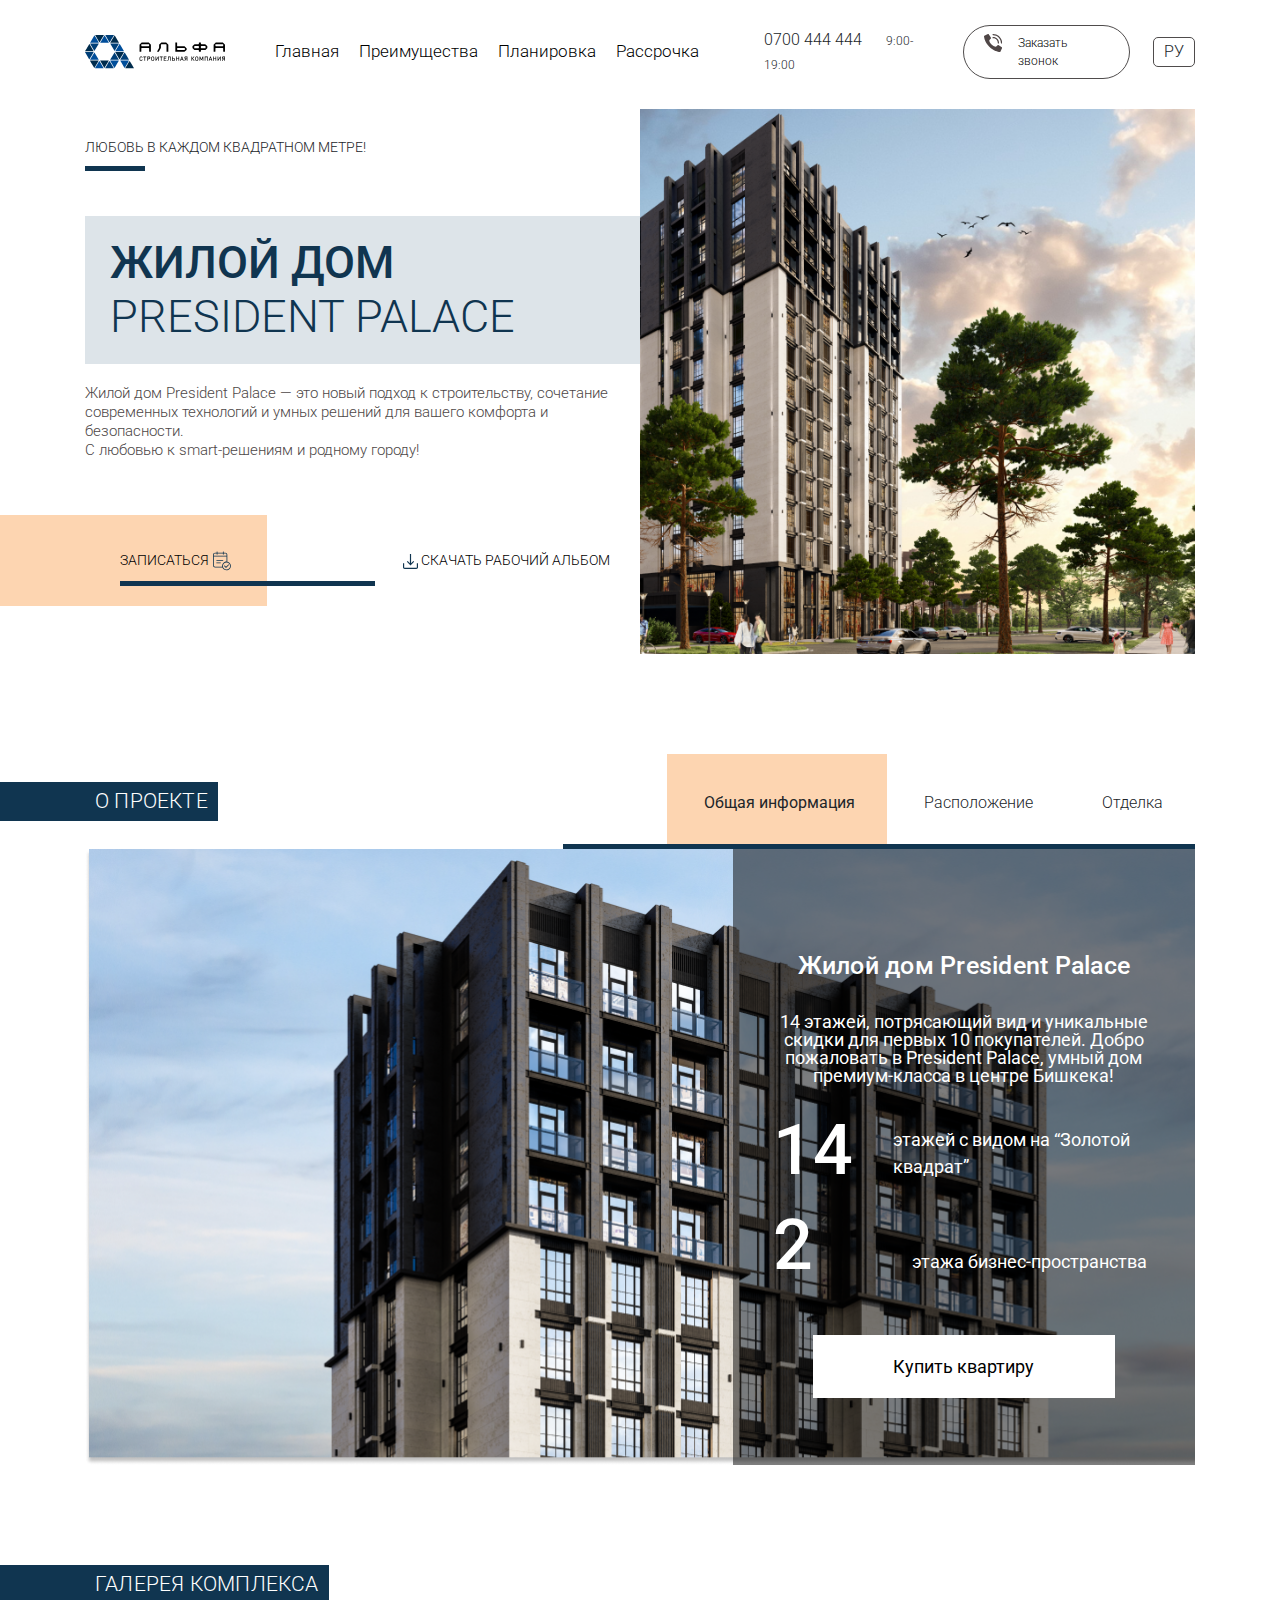
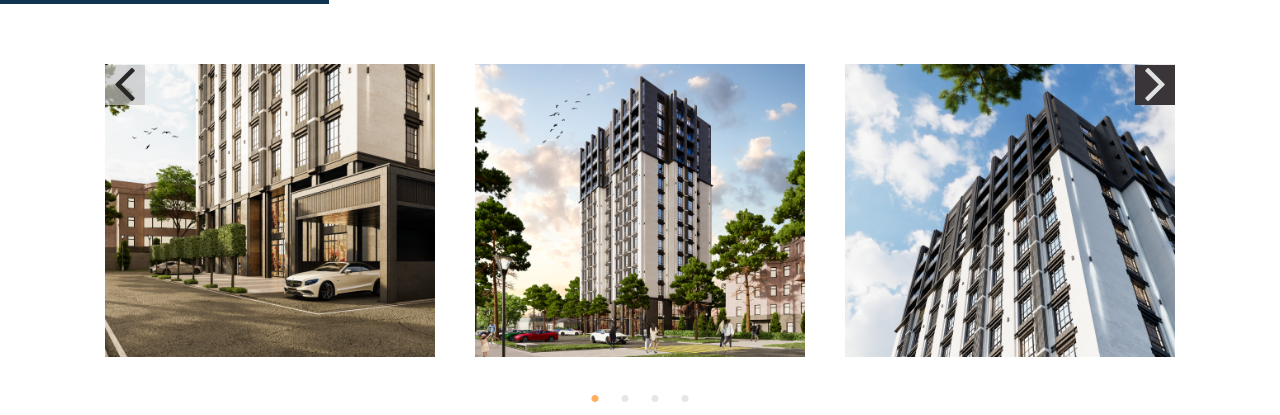
==== index.html @ c5b7b18a "end three block" ====
<!DOCTYPE html>
<html lang="en">

<head>
    <meta charset="UTF-8">
    <meta name="viewport" content="width=device-width, initial-scale=1.0">
    <title>Клубный дом «President Palace»</title>

    <link rel="stylesheet" href="css/bootstrap.css">
    <link rel="stylesheet" href="css/normalize.css">
    <link rel="stylesheet" href="css/custom.css">
    <link rel="stylesheet" href="css/slick.css">
    <link rel="stylesheet" href="css/slick-theme.css">
    <link href="https://fonts.googleapis.com/css2?family=Roboto:ital,wght@0,100;0,300;0,400;0,500;0,700;0,900;1,100;1,300;1,400;1,500;1,700;1,900&display=swap" rel="stylesheet">

</head>

<body>

    <!-- header -->
    <header>
        <div class="container">
            <div class="row justify-content-between align-items-center">
                <div class="col-lg-2">
                    <img src="img/logo.svg" alt="">
                </div>
                <div class="col-lg-10 d-flex justify-content-end align-items-center">
                    <ul class="d-flex header__menu">
                        <li><a href="#">Главная                     </a></li>
                        <li><a href="#">Преимущества</a></li>
                        <li><a href="#">Планировка</a></li>
                        <li><a href="#">Рассрочка</a></li>
                    </ul>
                    <div class="header__time">
                        0700 444 444
                        <span class="header__time--hour">9:00-19:00</span>
                    </div>
                    <div class="header__callback">
                        <a href="#"> Заказать звонок</a>
                    </div>
                    <div class="header__language">
                        РУ
                    </div>
                </div>
            </div>
        </div>
    </header>
    <!-- header -->


    <!-- slider -->
    <section class="slider">
        <div class="container">
            <div class="row no-gutters">
                <div class="col-lg-6">
                    <div class=" slider__quote">
                        <h6>Любовь в каждом квадратном метре!</h6>
                    </div>
                    <div class="slide__title">
                        <h1 class="slide__title--bold">Жилой Дом </h1>
                        <h1 class="slide__title--regular"> President Palace</h1>
                    </div>
                    <div class="slide__desc">
                        <p>Жилой дом President Palace — это новый подход к строительству, сочетание современных технологий и умных решений для вашего комфорта и безопасности. <br> С любовью к smart-решениям и родному городу!</p>
                    </div>
                    <div class="slide__button d-flex justify-content-between align-items-center">
                        <a href="#" class="slide__button--signup">Записаться <img src="img/sign_icon.svg" alt=""></a>
                        <a href="#" class="slide__button--download"><img src="img/download_icon.svg" alt=""> скачать рабочий альбом </a>
                    </div>
                </div>
                <div class="col-lg-6">
                    <img src="img/slider_bg.png " alt=" " class="w-100 ">
                </div>
            </div>
        </div>
    </section>

    <!-- slider -->


    <!-- about -->
    <section class="about">
        <div class="container tabs">
            <div class="d-flex justify-content-between align-items-baseline">
                <div class="all__heading">
                    О проекте
                </div>

                <div class="col-lg-7 pr-0">
                    <div class="tabs__nav tabs-nav">
                        <div class="tabs-nav__item is-active" data-tab-name="tab-1">Общая информация</div>
                        <div class="tabs-nav__item" data-tab-name="tab-2">Расположение</div>
                        <div class="tabs-nav__item" data-tab-name="tab-3">Отделка</div>
                    </div>
                </div>
            </div>
            <div class="tabs__content">
                <div class="tab is-active tab-1">
                    <div class="tabs__content--info">
                        <div class="offset-lg-7 col-lg-5 tabs__content--infobg">
                            <h1>Жилой дом President Palace</h1>
                            <div class="tabs__content--desc">
                                14 этажей, потрясающий вид и уникальные скидки для первых 10 покупателей. Добро пожаловать в President Palace, умный дом премиум-класса в центре Бишкека!
                            </div>
                            <div class="d-flex align-items-end tabs__content--quantity justify-content-between">
                                <div class="tabs__content--number">14</div>
                                <p class="mb-0">этажей с видом на “Золотой квадрат”</p>
                            </div>
                            <div class="d-flex align-items-end tabs__content--quantity justify-content-between">
                                <div class="tabs__content--number">2</div>
                                <p class="mb-0 mr-2">этажа бизнес-пространства</p>
                            </div>
                            <div class="tabs__content--btn">
                                <a href="#">Купить квартиру</a>
                            </div>
                        </div>
                    </div>
                </div>
                <div class="tab tab-2">
                    <h1 class="mt-5">Нет данных </h1>
                </div>
                <div class="tab tab-3">
                    <h1 class="mt-5">Нет данных </h1>
                </div>
            </div>
        </div>
    </section>

    <!-- about -->


    <!-- gallery -->
    <section class="gallery">
        <div class="container">
            <div class="all__heading">
                галерея комплекса
            </div>
            <div class="gallery__sl">
                <div class="gallery__block">
                    <img src="img/gal1.png" alt="">
                </div>
                <div class="gallery__block">
                    <img src="img/gal2.png" alt="">
                </div>
                <div class="gallery__block">
                    <img src="img/gal3.png" alt="">
                </div>
                <div class="gallery__block">
                    <img src="img/gal1.png" alt="">
                </div>
            </div>
        </div>
    </section>

    <!-- gallery -->






    <script type="text/javascript " src="https://ajax.googleapis.com/ajax/libs/jquery/1.10.1/jquery.min.js "></script>
    <script src="js/slick.js"></script>
    <script src="js/custom.js"></script>
</body>

</html>
---- css/custom.css ----
/* ALL */

body {
    padding: 0;
    margin: 0;
    font-family: 'Roboto', sans-serif;
}

ul {
    list-style: none;
    margin: 0;
    padding: 0;
}

.all__heading {
    font-weight: 300;
    font-size: 21px;
    line-height: 29px;
    letter-spacing: 0.01em;
    text-transform: uppercase;
    position: relative;
    display: inline-block;
    padding: 5px 10px;
    color: white;
    font-weight: 300;
}

.all__heading::after {
    content: '';
    right: 0;
    top: 0;
    position: absolute;
    z-index: -1;
    height: 100%;
    width: 100vw;
    right: 0;
    top: 0;
    background: #103550
}

.about,
.gallery {
    margin-top: 100px;
}


/* ALL */


/* header */

header {
    padding: 25px 0 30px 0;
    font-weight: 300;
}

header img {
    width: 100%;
    padding-right: 20px;
}

.header__menu a {
    font-size: 17px;
    color: black;
    margin-right: 20px;
}

.header__time {
    margin: 0 20px 0 45px;
}

.header__time--hour {
    font-size: 12px;
    margin-left: 20px;
}

.header__callback a {
    font-size: 12px;
    display: flex;
    padding: 8px 20px;
    border: 0.5px solid #4F4C4C;
    color: #000000;
    border-radius: 100px;
    -webkit-border-radius: 100px;
    -moz-border-radius: 100px;
    -ms-border-radius: 100px;
    -o-border-radius: 100px;
}

.header__language {
    margin-left: 23px;
    border: 0.5px solid #4F4C4C;
    padding: 2px 10px;
    border-radius: 5px;
    -webkit-border-radius: 5px;
    -moz-border-radius: 5px;
    -ms-border-radius: 5px;
    -o-border-radius: 5px;
}

.header__callback a::before {
    content: '';
    background-image: url('../img/phone_icon.svg');
    background-size: contain;
    background-repeat: no-repeat;
    display: block;
    margin-right: 16px;
    width: 18px;
    height: 18px;
}


/* header */


/* slide */

.slider__quote h6 {
    margin-top: 30px;
    font-size: 14px;
    text-transform: uppercase;
    font-weight: 300;
}

.slider__quote h6::after {
    content: '';
    display: block;
    width: 60px;
    height: 5px;
    background-color: #103550;
    margin-top: 10px;
}

.slide__title {
    margin-top: 45px;
    background-color: #DDE4E9;
    padding: 20px 25px;
}

.slide__title h1 {
    font-size: 45px;
    line-height: 1.2;
    margin: 0;
    color: #103550;
    margin: 0;
    text-transform: uppercase;
}

.slide__title--bold {
    font-weight: 500;
}

.slide__title--regular {
    font-weight: 300;
}

.slide__desc p {
    margin: 20px 0 0 0;
    font-weight: 300;
    font-size: 15px;
    line-height: 19px;
    color: #4D4747;
}

.slide__button {
    margin-top: 55px;
}

.slide__button--signup {
    position: relative;
    padding: 35px;
}

.slide__button--signup::before {
    content: '';
    right: 0;
    top: 0;
    position: absolute;
    z-index: -1;
    height: 100%;
    width: 100vw;
    background-color: #FDD5B1;
}

.slide__button--signup::after {
    content: '';
    position: absolute;
    display: block;
    width: 255px;
    height: 5px;
    background-color: #103550;
    margin-top: 10px;
}

.slide__button a {
    font-weight: 300;
    font-size: 14px;
    line-height: 21px;
    color: #000000;
    text-transform: uppercase;
}

.slide__button--download {
    margin-right: 30px;
}


/* slide */


/* about */


/* tabs */

.tabs-nav {
    display: flex;
    justify-content: flex-end;
    border-bottom: 5px solid #103550;
}

.tabs-nav__item {
    cursor: pointer;
    padding: 37px 32px 29px 37px;
    font-size: 16px;
    font-weight: 300;
}

.tabs-nav__item.is-active {
    background-color: #FDD5B1;
    font-weight: 400;
}

.tab {
    display: none;
}

.tab.is-active {
    display: block;
}


/* tabs */

.tabs__content--info {
    background-image: url('../img/about_img.png');
    background-size: cover;
}

.tabs__content--infobg {
    background: rgba(0, 0, 0, 0.5);
    padding: 87px 40px 67px 40px;
}

.tabs__content--infobg h1 {
    font-size: 25px;
    line-height: 25px;
    letter-spacing: 0.01em;
    color: #FFFFFF;
    text-align: center;
}

.tabs__content--desc {
    margin-top: 35px;
    font-size: 18px;
    color: white;
    line-height: 18px;
    text-align: center;
    font-weight: normal;
}

.tabs__content--quantity {
    margin-top: 35px;
    color: white;
}

.tabs__content--number {
    font-size: 70px;
    margin-right: 40px;
    line-height: 60px;
    font-weight: 500;
}

.tabs__content--quantity p {
    font-size: 18px;
}

.tabs__content--btn a {
    display: block;
    padding: 18px 50px;
    font-size: 18px;
    background-color: white;
    color: black;
    text-align: center;
    margin: 60px 40px 0 40px;
}


/* about */


/* gallery */

.gallery__sl {
    margin-top: 40px;
}

.gallery__block {
    padding: 20px;
}

.gallery__block img {
    width: 100%;
}

.gallery__sl .slick-dots li button:before {
    font-size: 30px;
    color: #A09D9D;
}

.gallery__sl .slick-dots li.slick-active button:before {
    color: #FE922D;
    border-radius: 100px;
    display: block;
    animation: radial-pulse 1s infinite;
    -webkit-border-radius: 100px;
    -moz-border-radius: 100px;
    -ms-border-radius: 100px;
    -o-border-radius: 100px;
}

.gallery__sl .slick-prev:before {
    content: '';
    background-image: url('../img/prev.svg');
    background-size: 50%;
    display: block;
    position: relative;
    margin-left: 45px;
    padding: 6px 10px;
    background-color: rgba(196, 196, 196, 0.7);
    opacity: 1;
}

.gallery__sl .slick-prev:hover:before {
    background-image: url('../img/prev_white.svg');
    background-color: #393538;
    transition: .4s;
    -webkit-transition: .4s;
    -moz-transition: .4s;
    -ms-transition: .4s;
    -o-transition: .4s;
}

.gallery__sl .slick-prev,
.gallery__sl .slick-next {
    top: 9%;
}

.gallery__sl .slick-next:before {
    content: '';
    background-image: url('../img/next_white.svg');
    background-size: 50%;
    display: block;
    position: relative;
    padding: 6px 10px;
    background-color: #393538;
    opacity: 1;
}

.gallery__sl .slick-next:hover:before {
    background-image: url('../img/next.svg');
    background-color: rgba(196, 196, 196, 0.7);
    transition: .4s;
    -webkit-transition: .4s;
    -moz-transition: .4s;
    -ms-transition: .4s;
    -o-transition: .4s;
}

@keyframes radial-pulse {
    0% {
        box-shadow: 0 0 0 0px rgba(253, 213, 177);
    }
    100% {
        box-shadow: 0 0 0 5px rgba(253, 213, 177, 0);
    }
}


/* gallery */
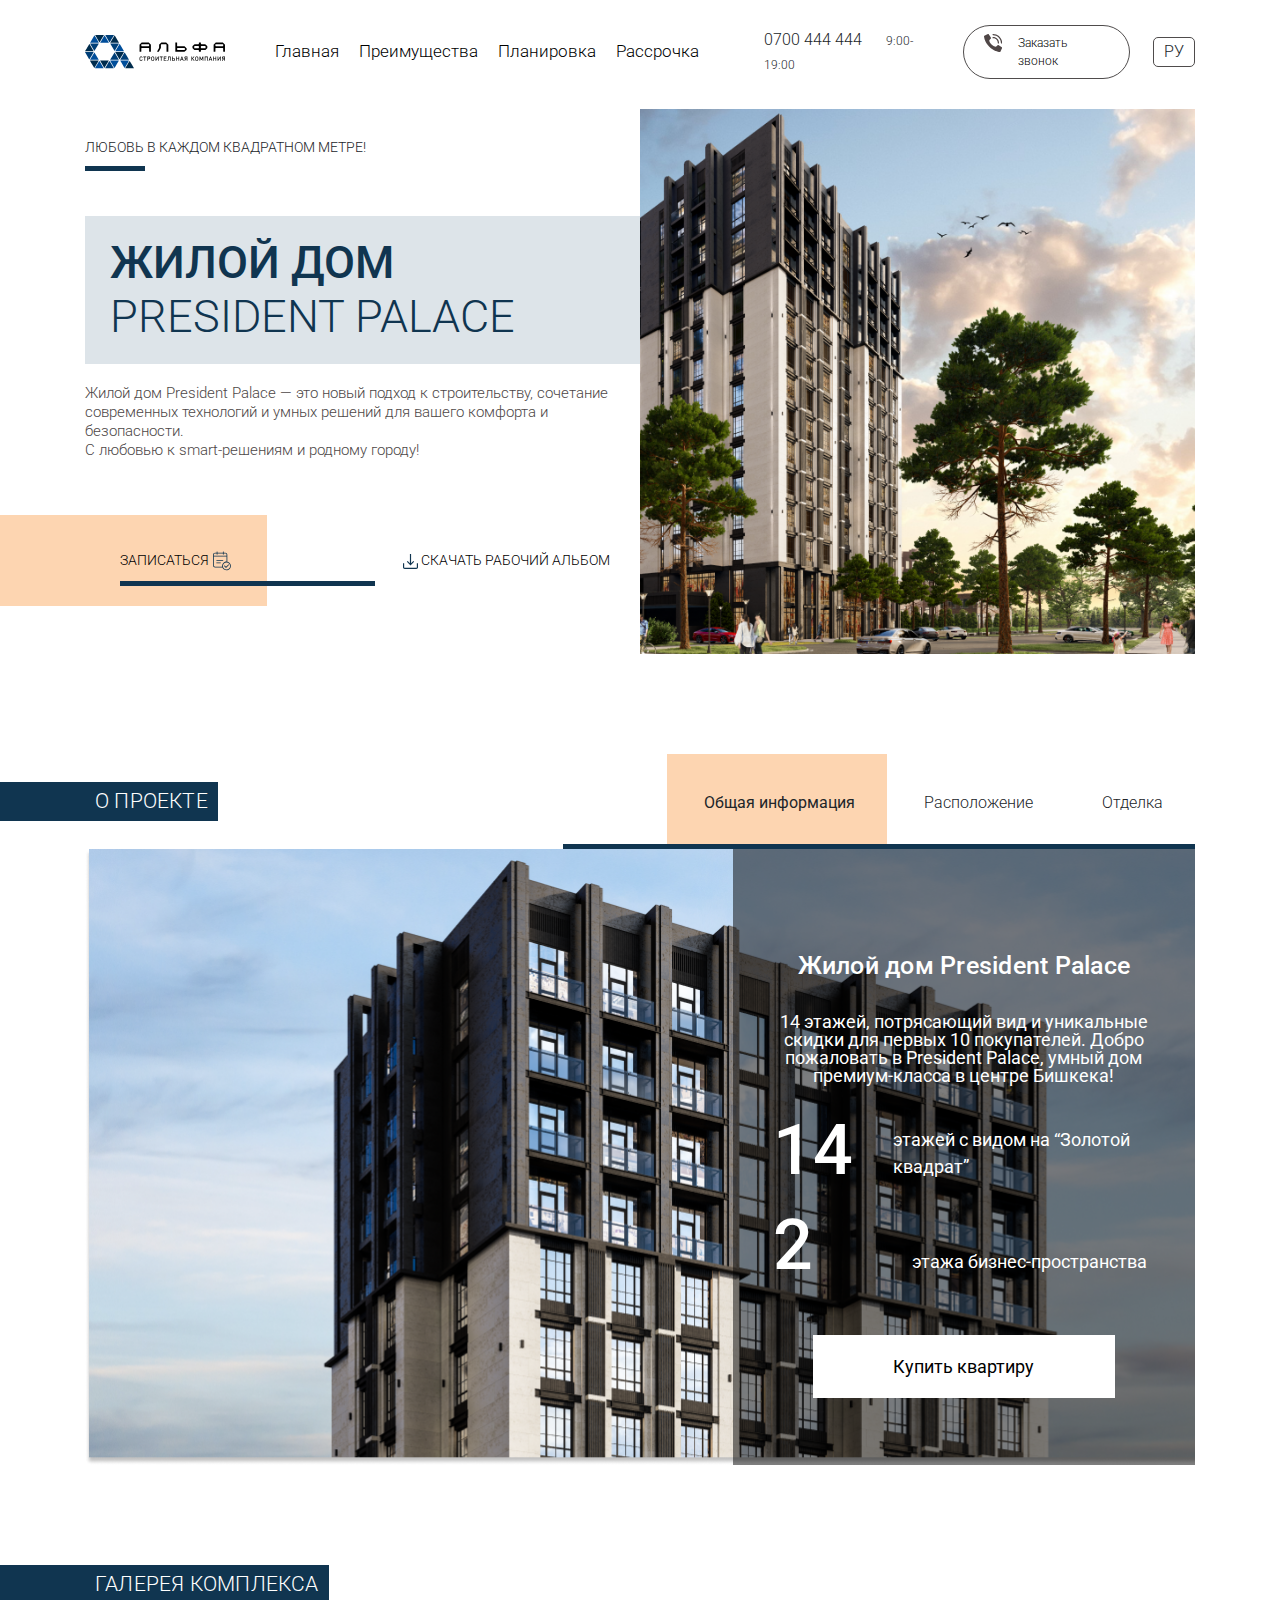
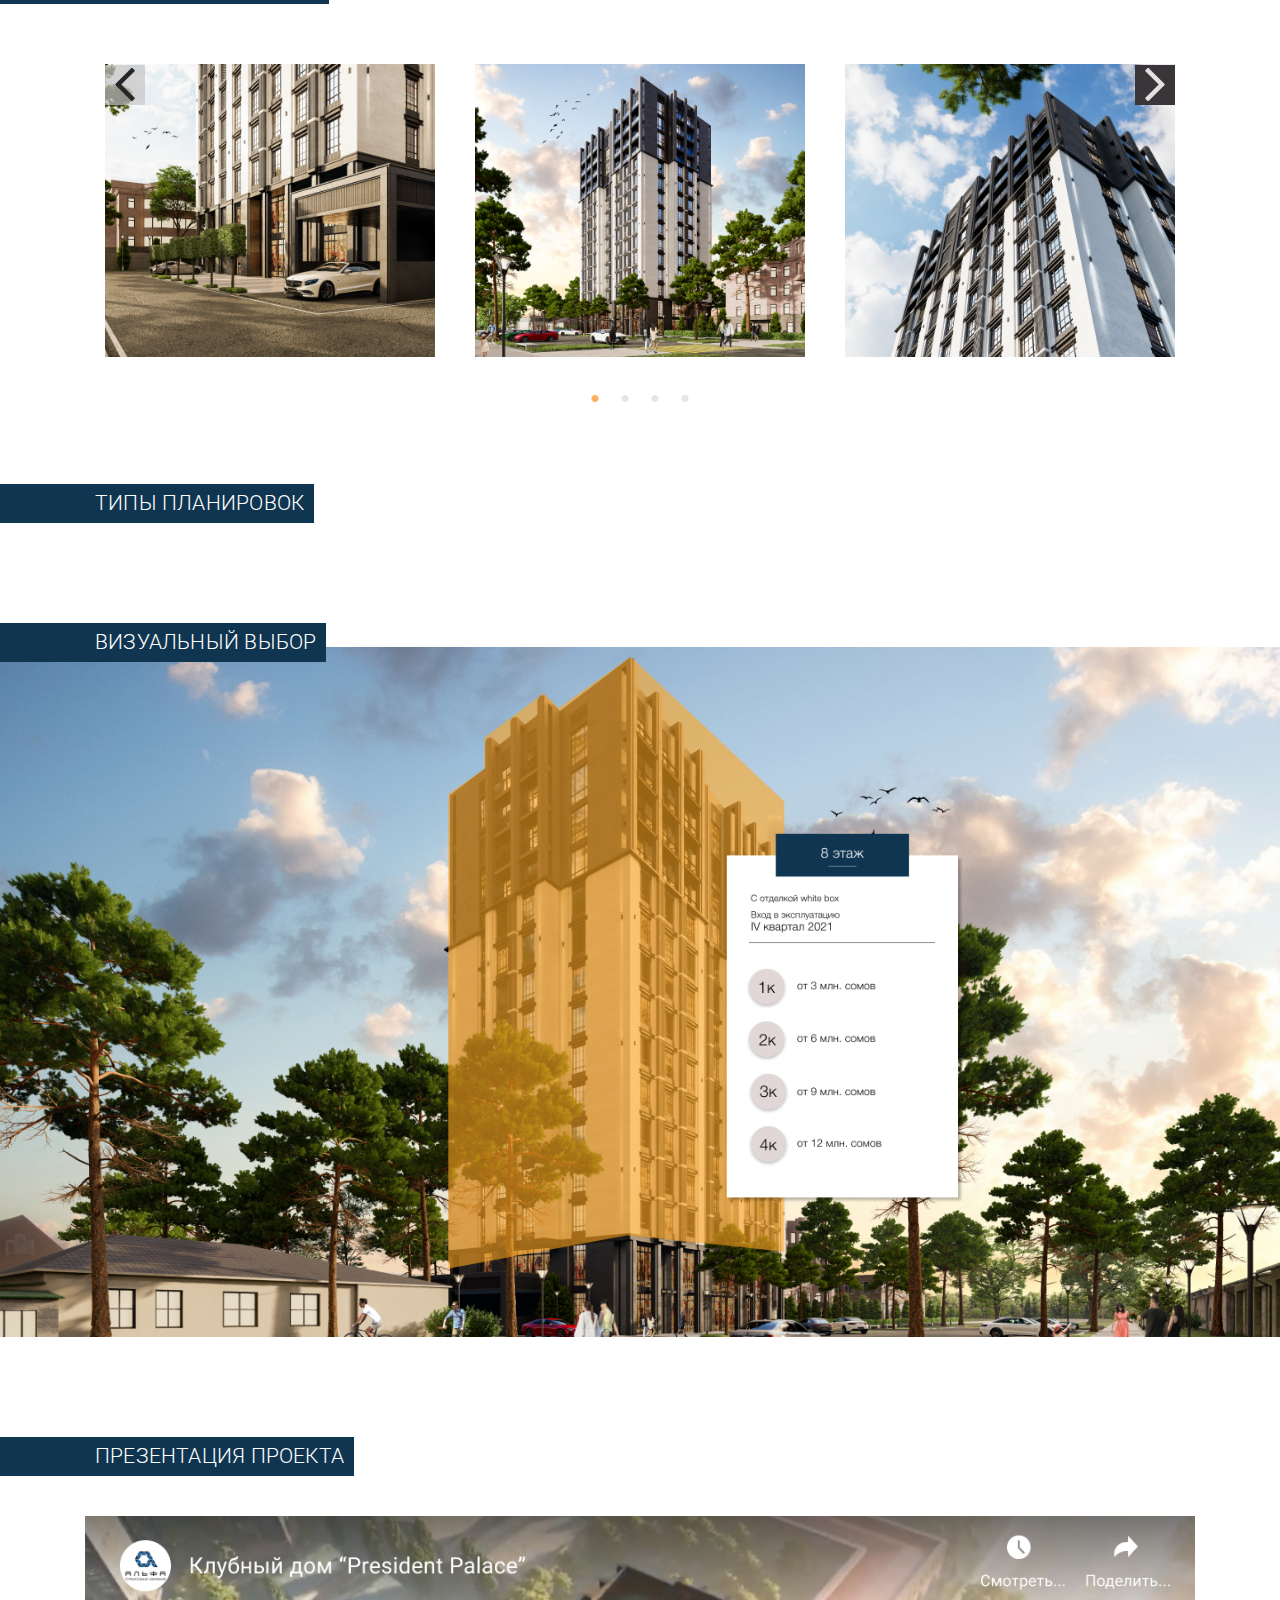
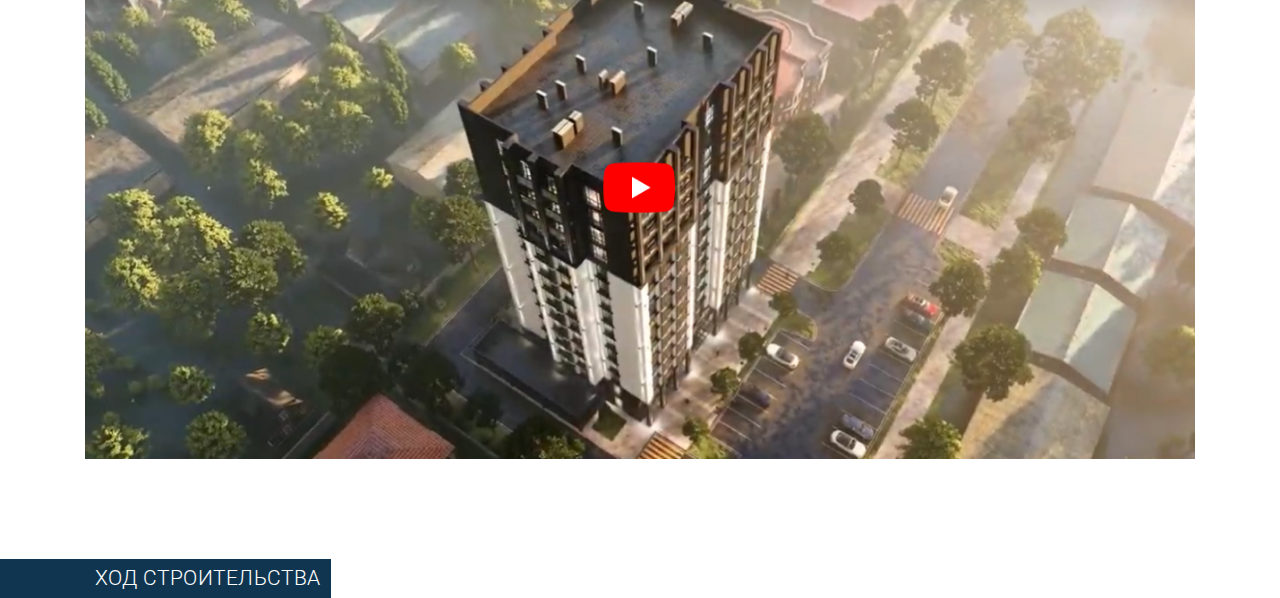
==== commit 6efd8555: "project block end" ====
--- a/index.html
+++ b/index.html
@@ -155,8 +155,81 @@
     <!-- gallery -->
 
 
-
-
+    <!-- layout -->
+    <section class="layout">
+        <div class="container">
+            <div class="all__heading">
+                типы планировок
+            </div>
+
+        </div>
+    </section>
+    <!-- layout -->
+
+
+    <!-- visual -->
+    <section class="visaul">
+        <div class="container">
+            <div class="all__heading">
+                визуальный выбор
+            </div>
+        </div>
+        <img src="img/visual.png" alt="" class="w-100">
+    </section>
+    <!-- visual -->
+
+    <!-- project -->
+    <section class="project">
+        <div class="container">
+            <div class="all__heading">
+                презентация проекта
+            </div>
+            <div class="row">
+                <div class="col-lg-12">
+                    <img src="img/project.png" alt="" class="w-100">
+                </div>
+            </div>
+        </div>
+    </section>
+
+    <!-- project -->
+
+
+    <!-- build -->
+    <section class="build">
+        <div class="container">
+            <div class="all__heading">
+                ход строительства
+            </div>
+            <div class="row">
+
+            </div>
+        </div>
+    </section>
+
+    <!-- build -->
+
+    <!-- callback -->
+    <section class="callback">
+        <div class="container">
+            <div class="row">
+
+            </div>
+        </div>
+    </section>
+
+    <!-- callback -->
+
+    <!-- footer -->
+    <footer>
+        <div class="container">
+            <div class="row">
+
+            </div>
+        </div>
+    </footer>
+
+    <!-- footer -->
 
 
     <script type="text/javascript " src="https://ajax.googleapis.com/ajax/libs/jquery/1.10.1/jquery.min.js "></script>
--- a/css/custom.css
+++ b/css/custom.css
@@ -39,7 +39,11 @@
 }
 
 .about,
-.gallery {
+.gallery,
+.layout,
+.visaul,
+.project,
+.build {
     margin-top: 100px;
 }
 
@@ -231,11 +235,13 @@
     font-weight: 400;
 }
 
-.tab {
+.layout .tab,
+.about .tab {
     display: none;
 }
 
-.tab.is-active {
+.layout .tab.is-active,
+.about .tab.is-active {
     display: block;
 }
 
@@ -387,4 +393,32 @@
 }
 
 
-/* gallery */+/* gallery */
+
+
+/* layout */
+
+
+/* layout */
+
+
+/* visaul */
+
+.visaul img {
+    margin-top: -15px;
+    z-index: -2;
+    position: relative;
+}
+
+
+/* visaul */
+
+
+/* project  */
+
+.project img {
+    margin-top: 40px;
+}
+
+
+/* project */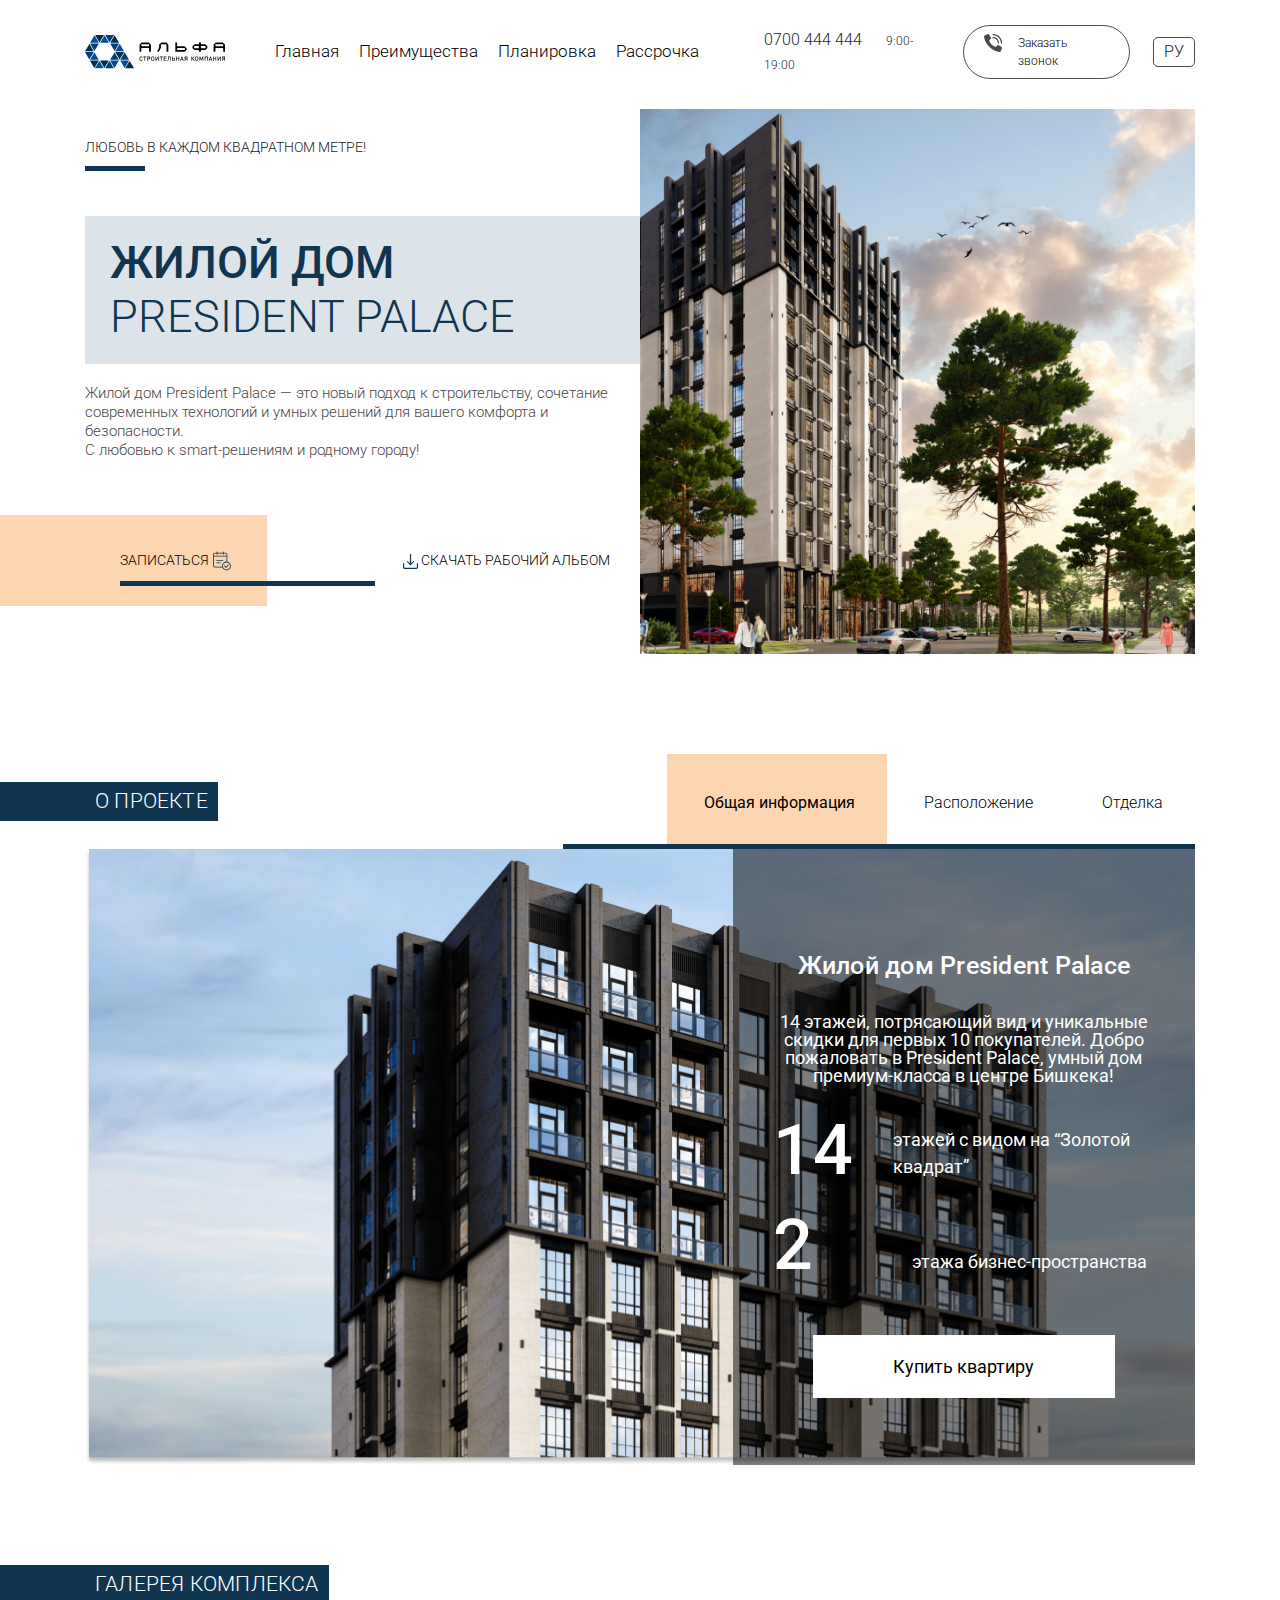
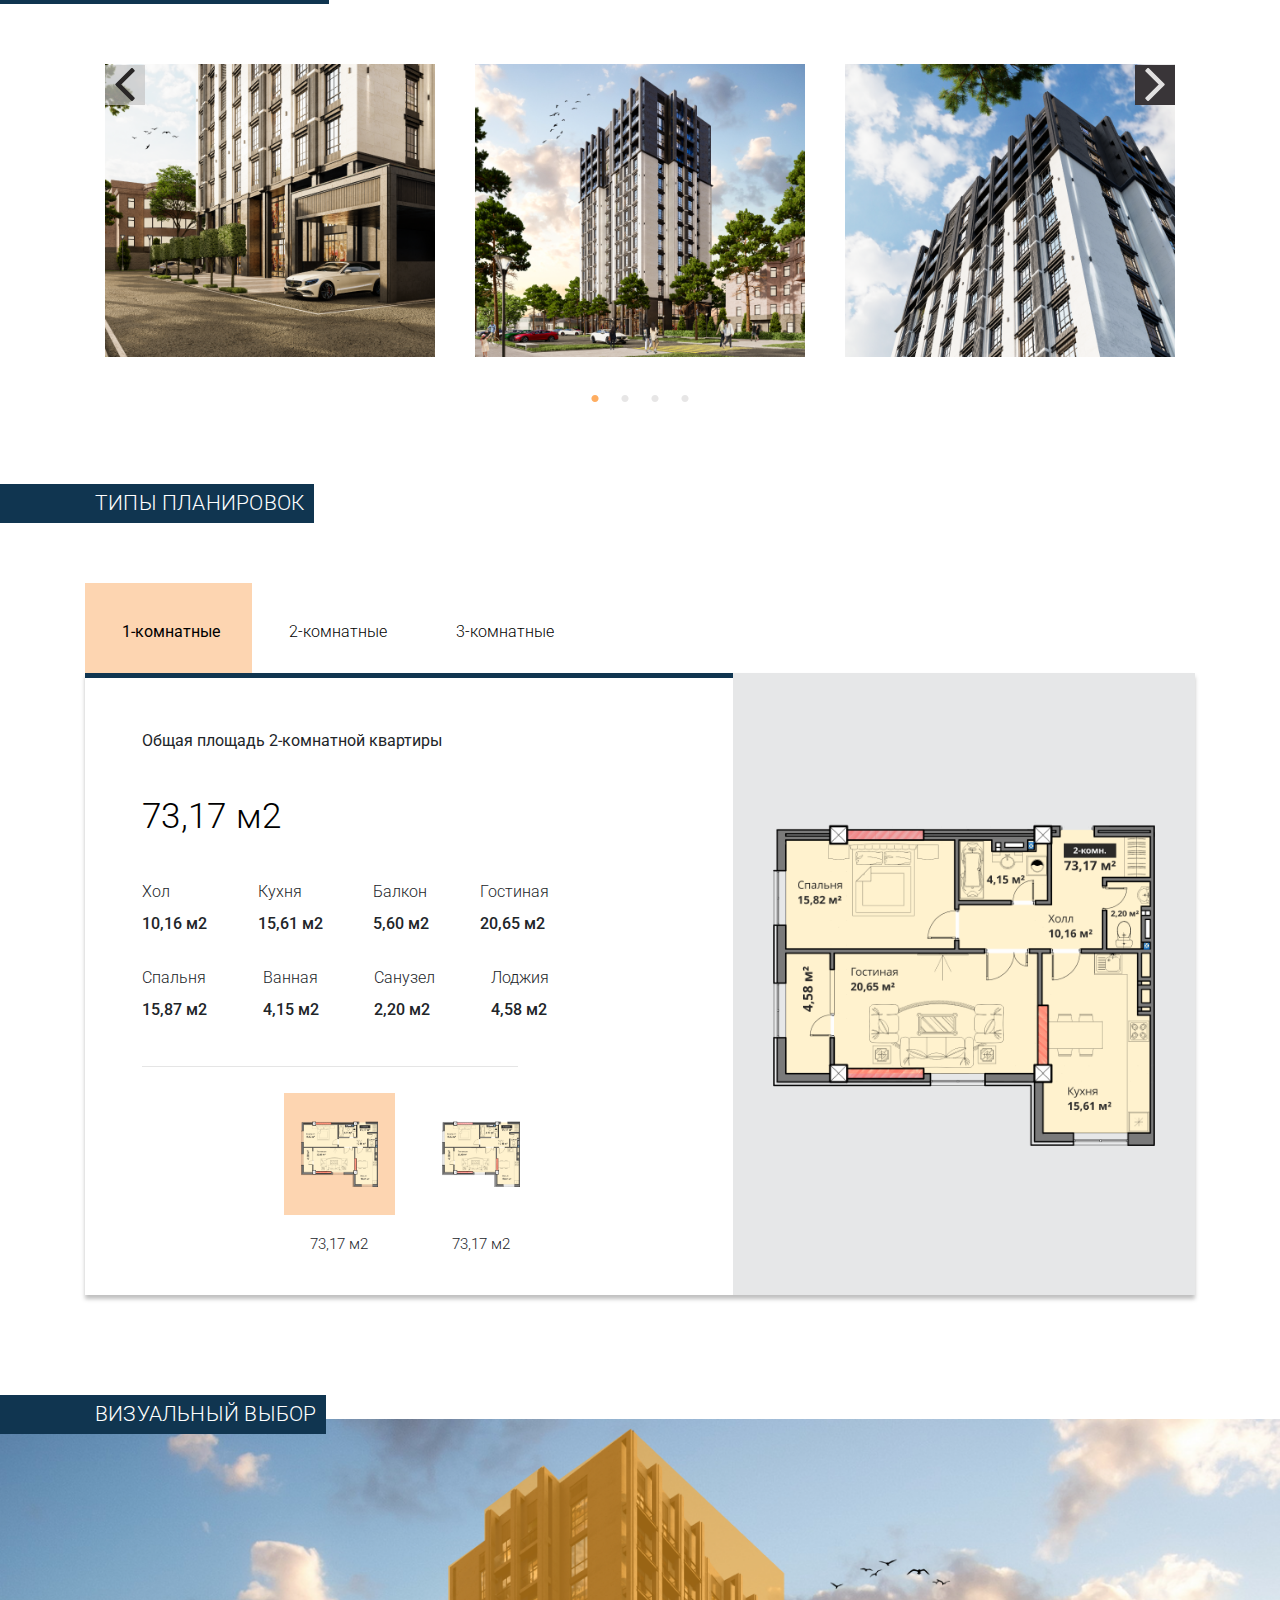
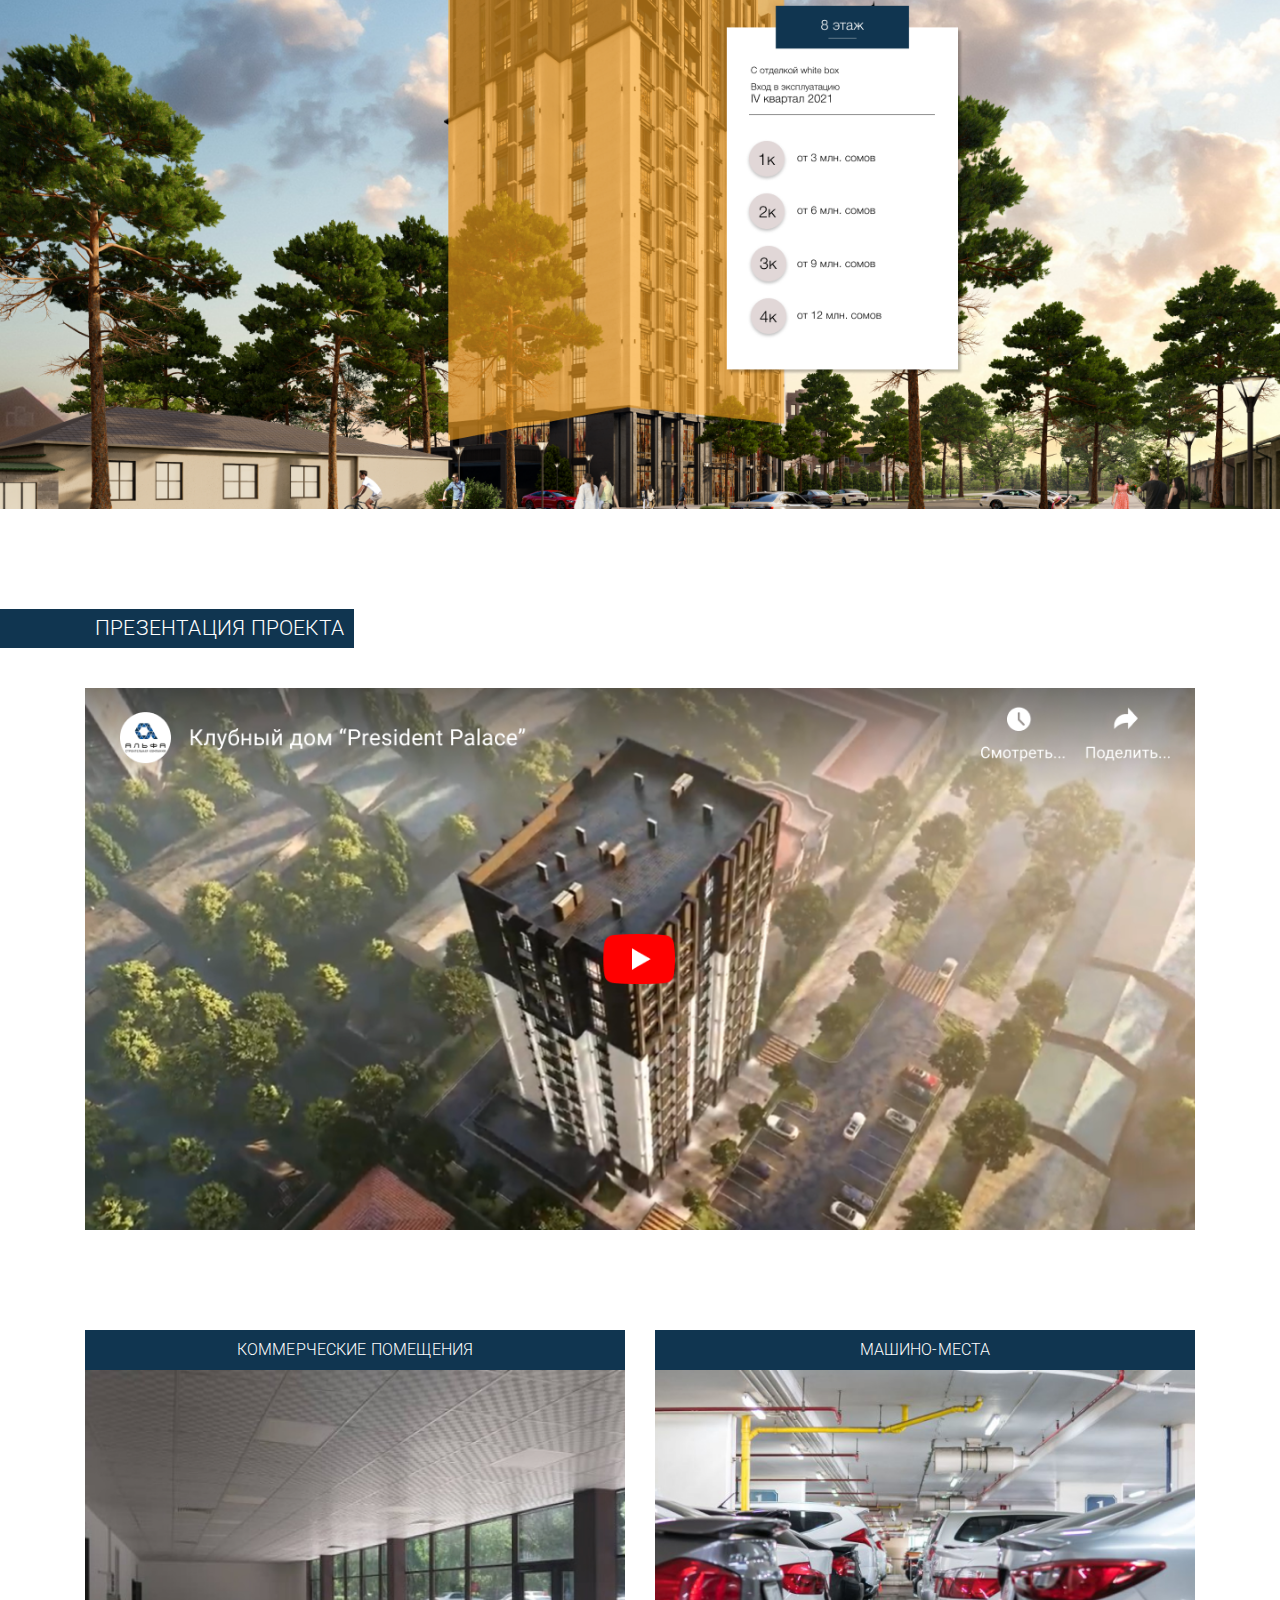
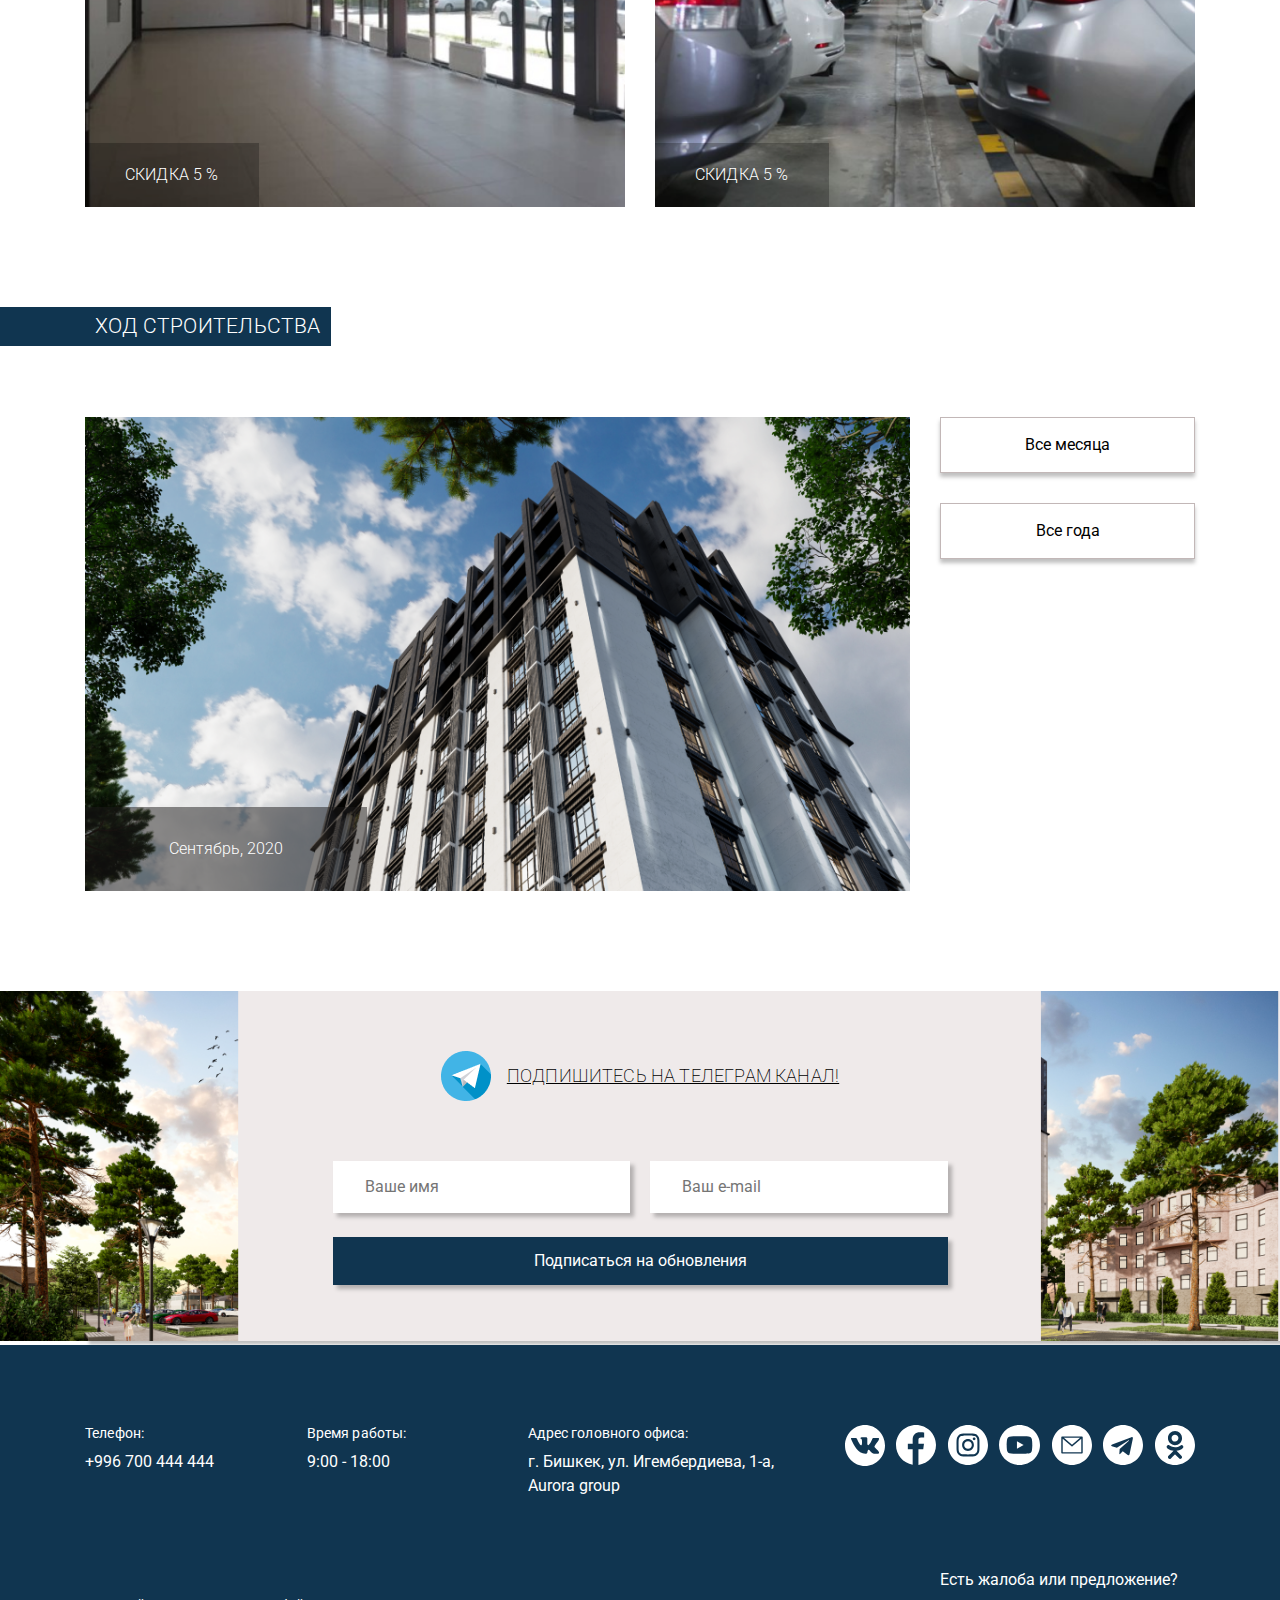
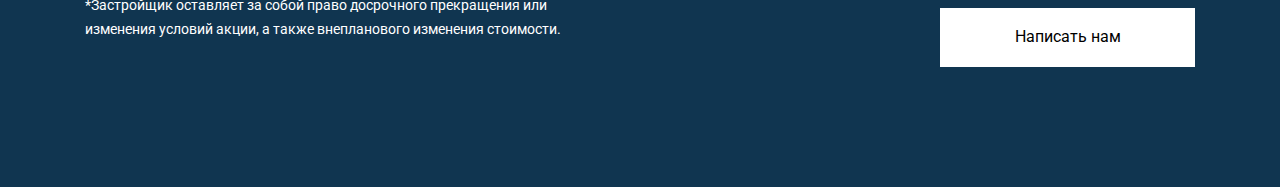
==== commit 1ad35f12: "finish build block" ====
--- a/index.html
+++ b/index.html
@@ -80,22 +80,27 @@
 
     <!-- about -->
     <section class="about">
-        <div class="container tabs">
+        <div class="container">
             <div class="d-flex justify-content-between align-items-baseline">
                 <div class="all__heading">
                     О проекте
                 </div>
-
                 <div class="col-lg-7 pr-0">
-                    <div class="tabs__nav tabs-nav">
-                        <div class="tabs-nav__item is-active" data-tab-name="tab-1">Общая информация</div>
-                        <div class="tabs-nav__item" data-tab-name="tab-2">Расположение</div>
-                        <div class="tabs-nav__item" data-tab-name="tab-3">Отделка</div>
-                    </div>
-                </div>
-            </div>
-            <div class="tabs__content">
-                <div class="tab is-active tab-1">
+                    <ul class="nav  tabs-nav" id="pills-tab" role="tablist">
+                        <li class="tabs-nav__item">
+                            <a class="nav-link active" id="pills-home-tab" data-toggle="pill" href="#pills-home" role="tab" aria-controls="pills-home" aria-selected="true">Общая информация</a>
+                        </li>
+                        <li class="tabs-nav__item">
+                            <a class="nav-link" id="pills-profile-tab" data-toggle="pill" href="#pills-profile" role="tab" aria-controls="pills-profile" aria-selected="false">Расположение</a>
+                        </li>
+                        <li class="tabs-nav__item">
+                            <a class="nav-link" id="pills-contact-tab" data-toggle="pill" href="#pills-contact" role="tab" aria-controls="pills-contact" aria-selected="false">Отделка</a>
+                        </li>
+                    </ul>
+                </div>
+            </div>
+            <div class="tab-content" id="pills-tabContent">
+                <div class="tab-pane fade show active" id="pills-home" role="tabpanel" aria-labelledby="pills-home-tab">
                     <div class="tabs__content--info">
                         <div class="offset-lg-7 col-lg-5 tabs__content--infobg">
                             <h1>Жилой дом President Palace</h1>
@@ -116,10 +121,10 @@
                         </div>
                     </div>
                 </div>
-                <div class="tab tab-2">
+                <div class="tab-pane fade" id="pills-profile" role="tabpanel" aria-labelledby="pills-profile-tab">
                     <h1 class="mt-5">Нет данных </h1>
                 </div>
-                <div class="tab tab-3">
+                <div class="tab-pane fade" id="pills-contact" role="tabpanel" aria-labelledby="pills-contact-tab">
                     <h1 class="mt-5">Нет данных </h1>
                 </div>
             </div>
@@ -161,7 +166,80 @@
             <div class="all__heading">
                 типы планировок
             </div>
-
+            <ul class="nav layout-nav" id="pills-tab" role="tablist">
+                <li class="tabs-nav__item">
+                    <a class="nav-link active" id="pills-home-tab" data-toggle="pill" href="#room1" role="tab" aria-controls="pills-home" aria-selected="true">1-комнатные</a>
+                </li>
+                <li class="tabs-nav__item">
+                    <a class="nav-link" id="pills-profile-tab" data-toggle="pill" href="#room2" role="tab" aria-controls="pills-profile" aria-selected="false">2-комнатные</a>
+                </li>
+                <li class="tabs-nav__item">
+                    <a class="nav-link" id="pills-contact-tab" data-toggle="pill" href="#room3" role="tab" aria-controls="pills-contact" aria-selected="false">3-комнатные</a>
+                </li>
+            </ul>
+            <div class="tab-content" id="pills-tabContent">
+                <div class="tab-pane fade show active" id="room1" role="tabpanel" aria-labelledby="pills-home-tab">
+                    <div class="row no-gutters layout__room">
+                        <div class="col-lg-7">
+                            <div class="layout__room--desc">
+                                Общая площадь 2-комнатной квартиры
+                                <div class="layout__room--number">
+                                    73,17 м2
+                                </div>
+                                <ul class="layout__room--square d-flex justify-content-between">
+                                    <li>
+                                        <p>Хол</p> <span> 10,16 м2</span>
+                                    </li>
+                                    <li>
+                                        <p>Кухня</p> <span> 15,61 м2</span>
+                                    </li>
+                                    <li>
+                                        <p>Балкон</p> <span> 5,60 м2</span> </li>
+                                    <li>
+                                        <p>Гостиная</p> <span> 20,65 м2</span>
+                                    </li>
+                                </ul>
+                                <ul class="layout__room--square d-flex justify-content-between">
+                                    <li>
+                                        <p>Спальня</p> <span>15,87 м2</span>
+                                    </li>
+                                    <li>
+                                        <p>Ванная</p> <span>4,15 м2</span>
+                                    </li>
+                                    <li>
+                                        <p>Санузел</p> <span>2,20 м2</span>
+                                    </li>
+                                    <li>
+                                        <p>Лоджия</p> <span>4,58 м2</span>
+                                    </li>
+                                </ul>
+                                <hr>
+                                <div class="row layout__room-mini justify-content-center align-items-center">
+                                    <div class="col-lg-3">
+                                        <img src="img/layout1.png" alt="" class="w-100 active">
+                                        <h6>73,17 м2</h6>
+                                    </div>
+                                    <div class="col-lg-3">
+                                        <img src="img/layout1.png" alt="" class="w-100">
+                                        <h6>73,17 м2</h6>
+                                    </div>
+                                </div>
+                            </div>
+                        </div>
+                        <div class="col-lg-5">
+                            <div class="d-flex align-items-center layout__room--img">
+                                <img src="img/layout1.png" alt="" class="w-100">
+                            </div>
+                        </div>
+                    </div>
+                </div>
+                <div class="tab-pane fade" id="room2" role="tabpanel" aria-labelledby="pills-profile-tab">
+                    <h1 class="mt-5">Нет данных </h1>
+                </div>
+                <div class="tab-pane fade" id="room3" role="tabpanel" aria-labelledby="pills-contact-tab">
+                    <h1 class="mt-5">Нет данных </h1>
+                </div>
+            </div>
         </div>
     </section>
     <!-- layout -->
@@ -188,6 +266,25 @@
                 <div class="col-lg-12">
                     <img src="img/project.png" alt="" class="w-100">
                 </div>
+                <div class="col-lg-6 project__block">
+                    <h3 class="mb-0">коммерческие помещения</h3>
+                    <div class="project__block--img">
+                        <img src="img/project_1.png" alt="" class="w-100 mt-0">
+                        <div class="project__block--sale">
+                            скидка 5 %
+                        </div>
+                    </div>
+
+                </div>
+                <div class="col-lg-6 project__block">
+                    <h3 class="mb-0">машино-места</h3>
+                    <div class="project__block--img">
+                        <img src="img/project_2.png" alt="" class="w-100 mt-0">
+                        <div class="project__block--sale">
+                            скидка 5 %
+                        </div>
+                    </div>
+                </div>
             </div>
         </div>
     </section>
@@ -201,8 +298,19 @@
             <div class="all__heading">
                 ход строительства
             </div>
-            <div class="row">
-
+            <div class="row build__block">
+                <div class="col-lg-9">
+                    <div class="build__block--img">
+                        <img src="img/hod_stroy.png" alt="" class="w-100">
+                        <div class="build__block--date">
+                            Сентябрь, 2020
+                        </div>
+                    </div>
+                </div>
+                <div class="col-lg-3 build__block--filter">
+                    <a href="#">Все месяца</a>
+                    <a href="#">Все года</a>
+                </div>
             </div>
         </div>
     </section>
@@ -212,8 +320,22 @@
     <!-- callback -->
     <section class="callback">
         <div class="container">
-            <div class="row">
-
+            <div class="row justify-content-center">
+                <div class="col-lg-7">
+                    <div class="callback__teleg d-flex align-items-center justify-content-center">
+                        <img src="img/tele_kanal.png" alt="">
+                        <p>Подпишитесь на телеграм канал!</p>
+                    </div>
+                    <div class="callback__form  justify-content-center">
+                        <form action="#">
+                            <div class="d-flex justify-content-center">
+                                <input type="text" class="callback__form--input" placeholder="Ваше имя">
+                                <input type="text" class="callback__form--input" placeholder="Ваш e-mail">
+                            </div>
+                            <input class="callback__form--btn" value="Подписаться на обновления">
+                        </form>
+                    </div>
+                </div>
             </div>
         </div>
     </section>
@@ -223,8 +345,39 @@
     <!-- footer -->
     <footer>
         <div class="container">
-            <div class="row">
-
+            <div class="row justify-content-between">
+                <div class="col-lg-2">
+                    <h6>Телефон:</h6>
+                    <p>+996 700 444 444</p>
+                </div>
+                <div class="col-lg-2">
+                    <h6>Время работы:</h6>
+                    <p>9:00 - 18:00</p>
+                </div>
+                <div class="col-lg-3">
+                    <h6>Адрес головного офиса:</h6>
+                    <p>г. Бишкек, ул. Игембердиева, 1-а, Aurora group</p>
+                </div>
+                <div class="col-lg-4">
+                    <ul class="d-flex justify-content-between">
+                        <li><img src="img/socail_vk.svg" alt=""></li>
+                        <li><img src="img/socail_fb.svg" alt=""></li>
+                        <li><img src="img/socail_insta.svg" alt=""></li>
+                        <li><img src="img/socail_you.svg" alt=""></li>
+                        <li><img src="img/socail_mail.svg" alt=""></li>
+                        <li><img src="img/socail_tele.svg" alt=""></li>
+                        <li><img src="img/socail_ok.svg" alt=""></li>
+                    </ul>
+                </div>
+            </div>
+            <div class="row footer__copyright justify-content-between align-items-center">
+                <div class="col-lg-6">
+                    <span>*Застройщик оставляет за собой право досрочного прекращения или <br/>изменения условий акции, а также внепланового изменения стоимости.</span>
+                </div>
+                <div class="col-lg-3">
+                    <p>Есть жалоба или предложение?</p>
+                    <input type="button" value="Написать нам" class="footer__btn">
+                </div>
             </div>
         </div>
     </footer>
@@ -233,8 +386,10 @@
 
 
     <script type="text/javascript " src="https://ajax.googleapis.com/ajax/libs/jquery/1.10.1/jquery.min.js "></script>
+    <script src="js/bootstrap.js"></script>
     <script src="js/slick.js"></script>
     <script src="js/custom.js"></script>
+
 </body>
 
 </html>--- a/css/custom.css
+++ b/css/custom.css
@@ -43,7 +43,8 @@
 .layout,
 .visaul,
 .project,
-.build {
+.build,
+.callback {
     margin-top: 100px;
 }
 
@@ -223,14 +224,15 @@
     border-bottom: 5px solid #103550;
 }
 
-.tabs-nav__item {
+.tabs-nav__item a {
     cursor: pointer;
     padding: 37px 32px 29px 37px;
     font-size: 16px;
     font-weight: 300;
-}
-
-.tabs-nav__item.is-active {
+    color: #000000;
+}
+
+.tabs-nav__item a.active {
     background-color: #FDD5B1;
     font-weight: 400;
 }
@@ -240,8 +242,8 @@
     display: none;
 }
 
-.layout .tab.is-active,
-.about .tab.is-active {
+.layout .tab.active,
+.about .tab.active {
     display: block;
 }
 
@@ -398,6 +400,75 @@
 
 /* layout */
 
+.layout-nav {
+    margin-top: 60px;
+}
+
+.layout__room--img img {
+    width: 100%;
+    height: auto;
+}
+
+.layout__room--img {
+    padding: 90px 40px;
+    background: #E6E7E8;
+    height: 100%;
+}
+
+.layout__room--desc {
+    padding: 51px 54px 34px 57px;
+    border-top: 5px solid #103550;
+}
+
+.layout__room {
+    box-shadow: 0px 4px 4px rgba(0, 0, 0, 0.25);
+}
+
+.layout__room--number {
+    font-weight: 300;
+    font-size: 35px;
+    margin: 40px 0;
+    line-height: 47px;
+    letter-spacing: 0.01em;
+    color: #000000;
+}
+
+.layout__room--square {
+    margin-right: 130px;
+    margin-top: 30px;
+}
+
+.layout__room--square p {
+    font-weight: 300;
+    margin-bottom: 8px;
+}
+
+.layout__room--square span {
+    display: block;
+    font-weight: 500;
+}
+
+.layout__room--desc hr {
+    width: 70%;
+    margin-left: 0;
+    margin: 44px 0 26px 0;
+}
+
+.layout__room-mini img {
+    padding: 28px 17px;
+}
+
+.layout__room-mini img.active {
+    background: #FDD5B1;
+}
+
+.layout__room-mini h6 {
+    font-size: 15px;
+    font-weight: 300;
+    text-align: center;
+    margin-top: 20px;
+}
+
 
 /* layout */
 
@@ -420,5 +491,154 @@
     margin-top: 40px;
 }
 
-
-/* project */+.project__block {
+    margin-top: 100px;
+}
+
+.project__block h3 {
+    font-size: 16px;
+    text-transform: uppercase;
+    font-weight: 300;
+    letter-spacing: 0.01em;
+    padding: 10px 0;
+    background: #103550;
+    text-align: center;
+    color: white;
+}
+
+.project__block--img {
+    position: relative;
+}
+
+.project__block--sale {
+    position: absolute;
+}
+
+.project__block--sale {
+    position: absolute;
+    bottom: 0;
+    font-size: 16px;
+    text-transform: uppercase;
+    color: white;
+    font-weight: 300;
+    padding: 20px 40px;
+    letter-spacing: 0.01em;
+    background: rgba(0, 0, 0, 0.25);
+}
+
+
+/* project */
+
+
+/* build */
+
+.build__block {
+    margin-top: 71px;
+}
+
+.build__block--filter a {
+    display: block;
+    background: #FFFFFF;
+    border: 0.5px solid #C2B7B7;
+    box-sizing: border-box;
+    box-shadow: 0px 4px 4px rgba(0, 0, 0, 0.25);
+    color: #000000;
+    text-align: center;
+    padding: 15px 0;
+    margin-bottom: 30px;
+}
+
+.build__block--img {
+    position: relative;
+}
+
+.build__block--date {
+    position: absolute;
+    bottom: 0;
+    padding: 30px 84px;
+    background: rgba(27, 25, 25, 0.5);
+    color: #ffffff;
+    font-weight: 300;
+}
+
+
+/* build */
+
+
+/* callback */
+
+.callback {
+    background-image: url('../img/callback_bg.png');
+    background-size: cover;
+    background-position: center;
+    padding: 60px 0;
+}
+
+.callback__teleg p {
+    font-weight: 200;
+    font-size: 18px;
+    line-height: 21px;
+    letter-spacing: 0.01em;
+    text-decoration-line: underline;
+    text-transform: uppercase;
+    color: #000000;
+    margin: 0 0 0 16px;
+}
+
+.callback__form--input {
+    margin: 60px 10px 24px 10px;
+    padding: 17px 32px;
+    width: 100%;
+    border: 0;
+    background: #FFFFFF;
+    box-shadow: 4px 4px 4px rgba(0, 0, 0, 0.25);
+}
+
+.callback__form--btn {
+    width: 97%;
+    margin: 0 10px;
+    padding: 15px 0;
+    border: 0;
+    background: #103550;
+    color: white;
+    box-shadow: 4px 4px 4px rgba(0, 0, 0, 0.25);
+    text-align: center;
+    cursor: pointer;
+}
+
+
+/* callback */
+
+
+/* footer */
+
+footer {
+    background-color: #103550;
+    padding: 80px 0 120px 0;
+    color: white;
+}
+
+footer h6 {
+    font-size: 14px;
+    letter-spacing: 0.01em;
+    font-weight: 400;
+}
+
+footer span {
+    font-size: 14px;
+}
+
+.footer__btn {
+    display: block;
+    width: 100%;
+    background-color: #fff;
+    border: 0;
+    padding: 20px 0;
+}
+
+.footer__copyright {
+    margin-top: 54px;
+}
+
+
+/* footer */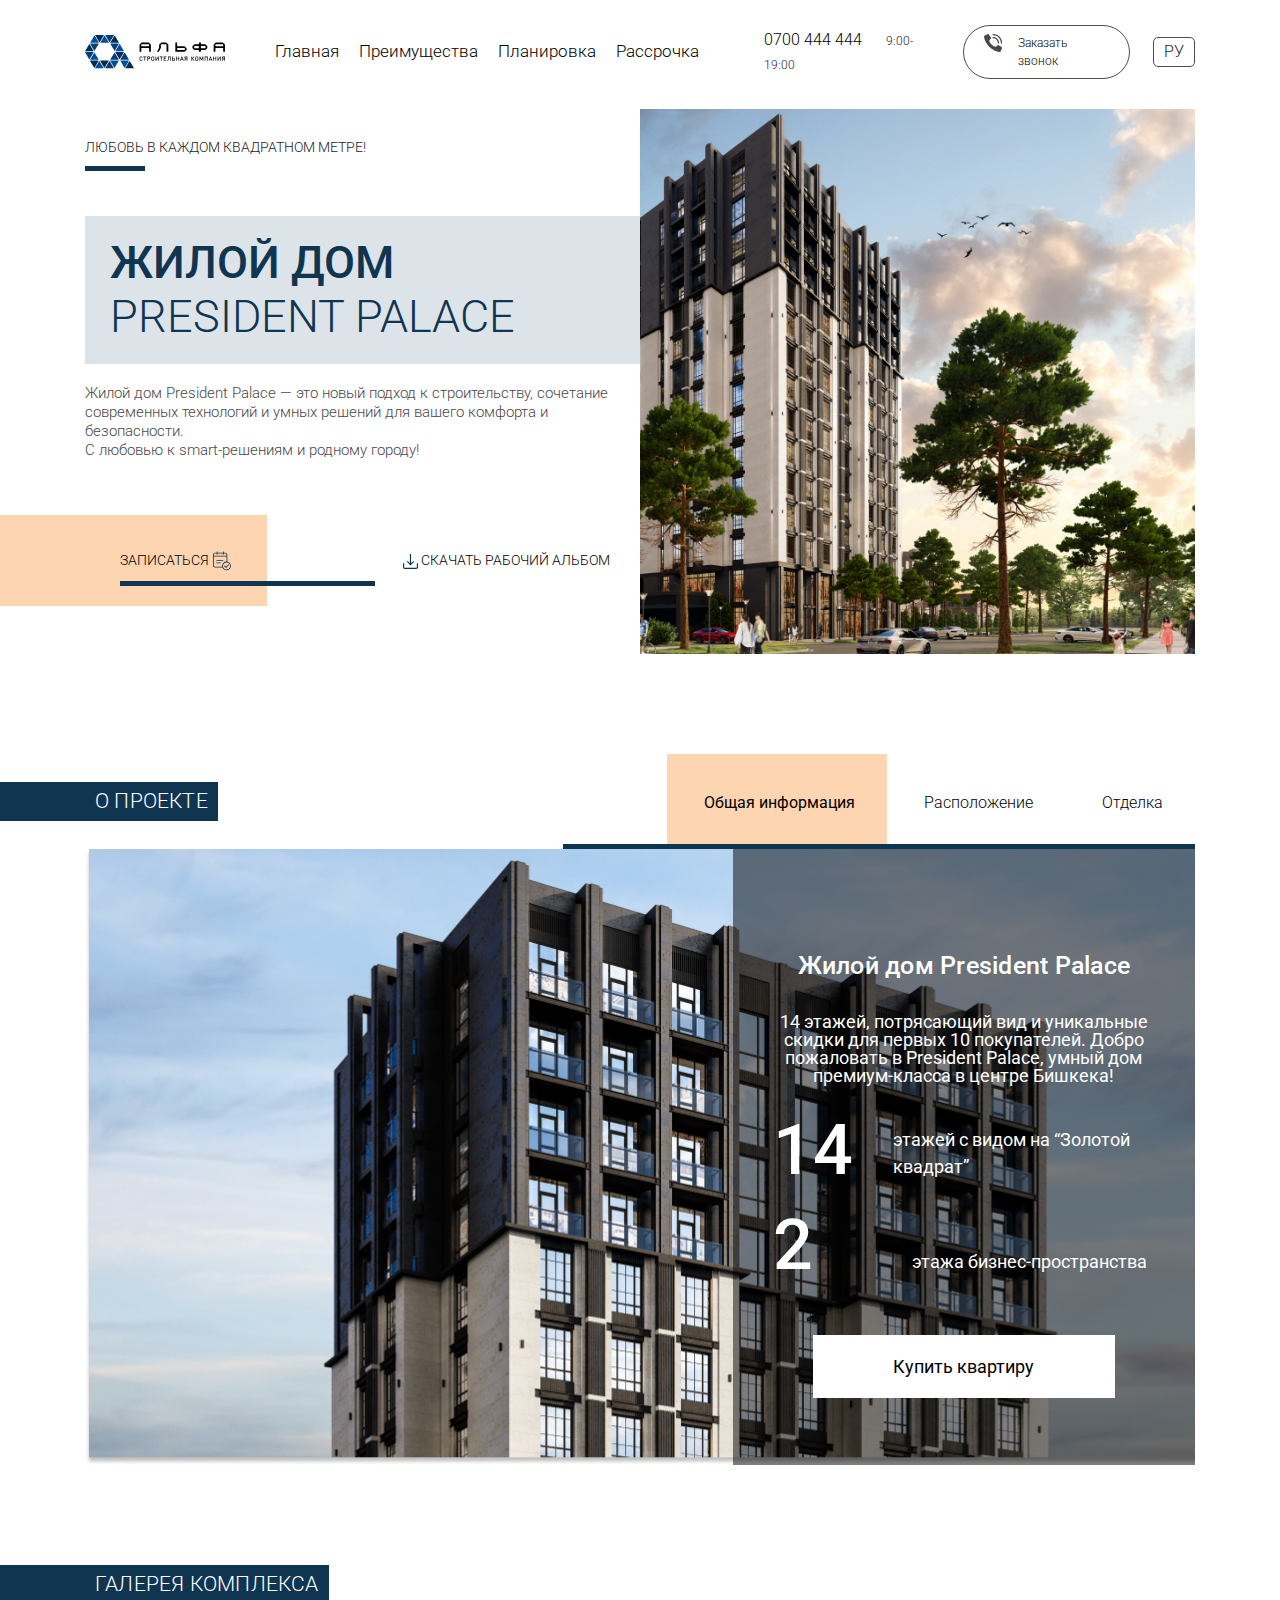
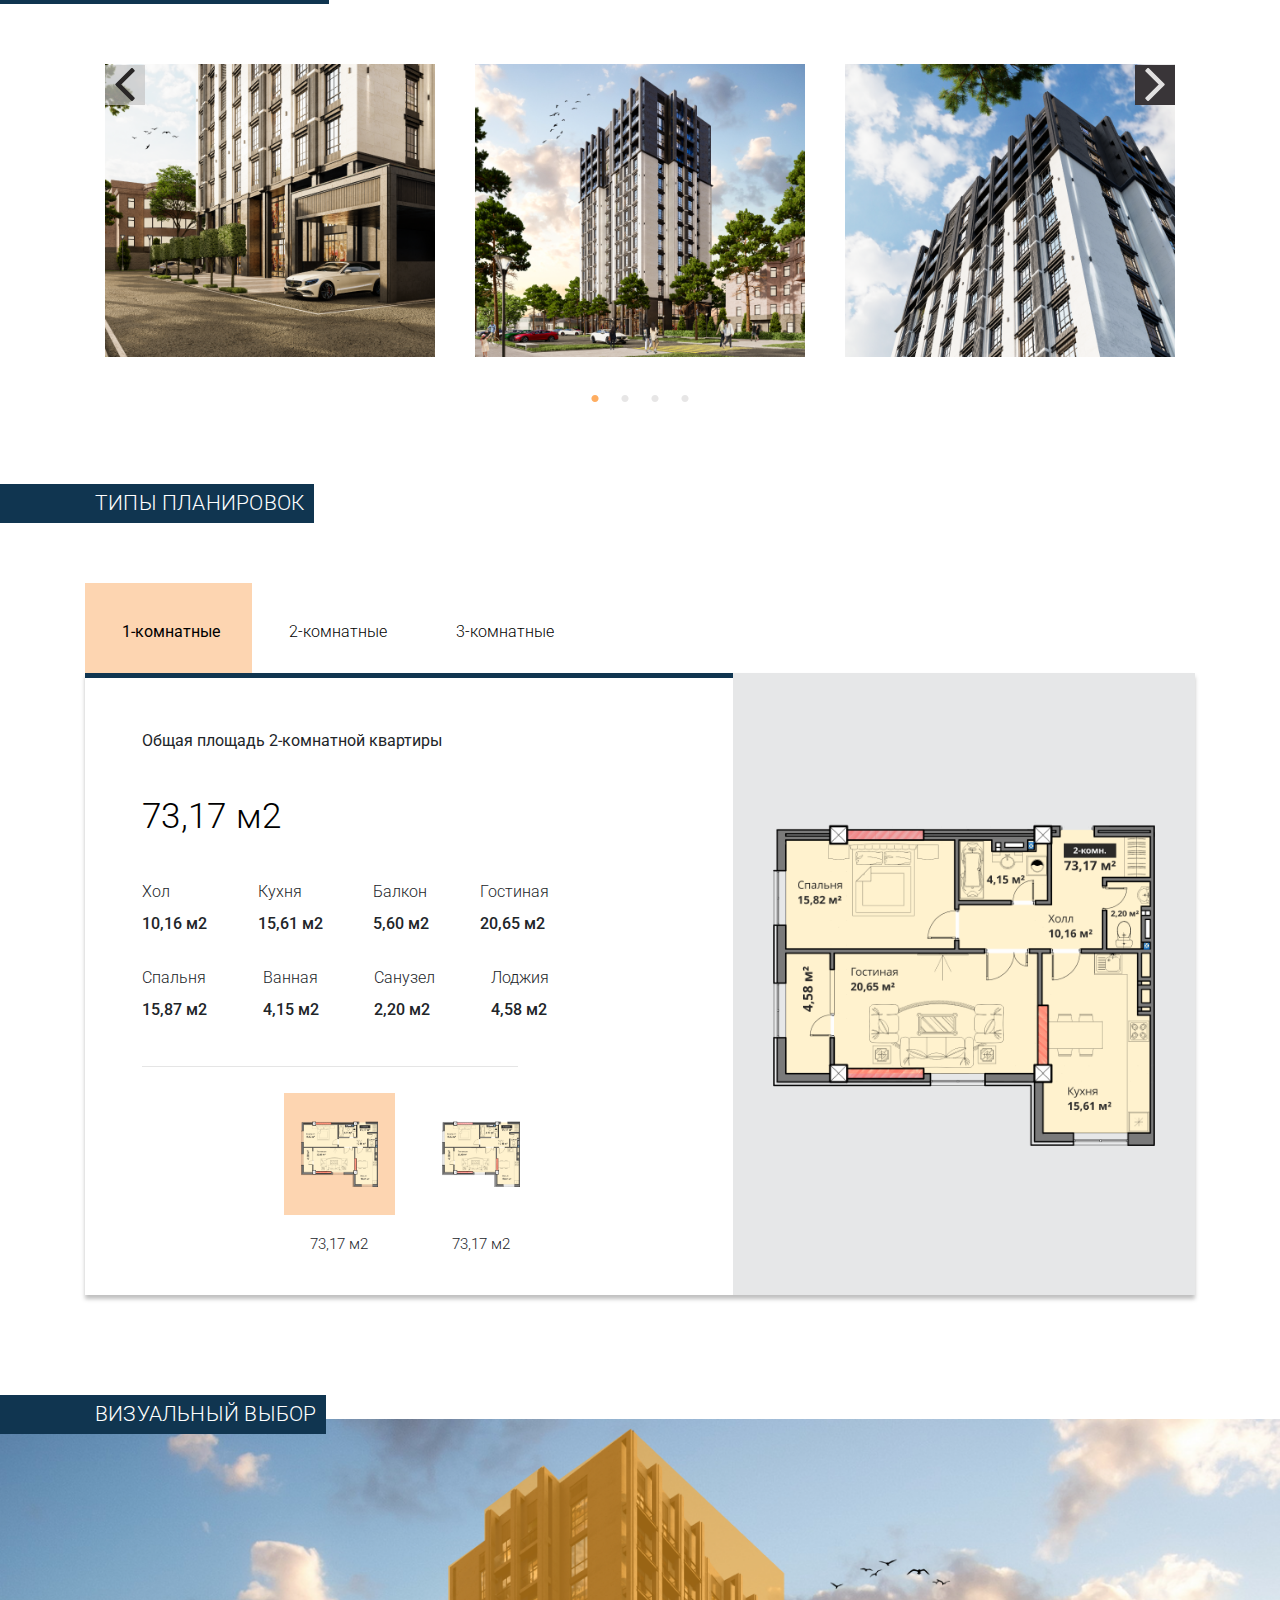
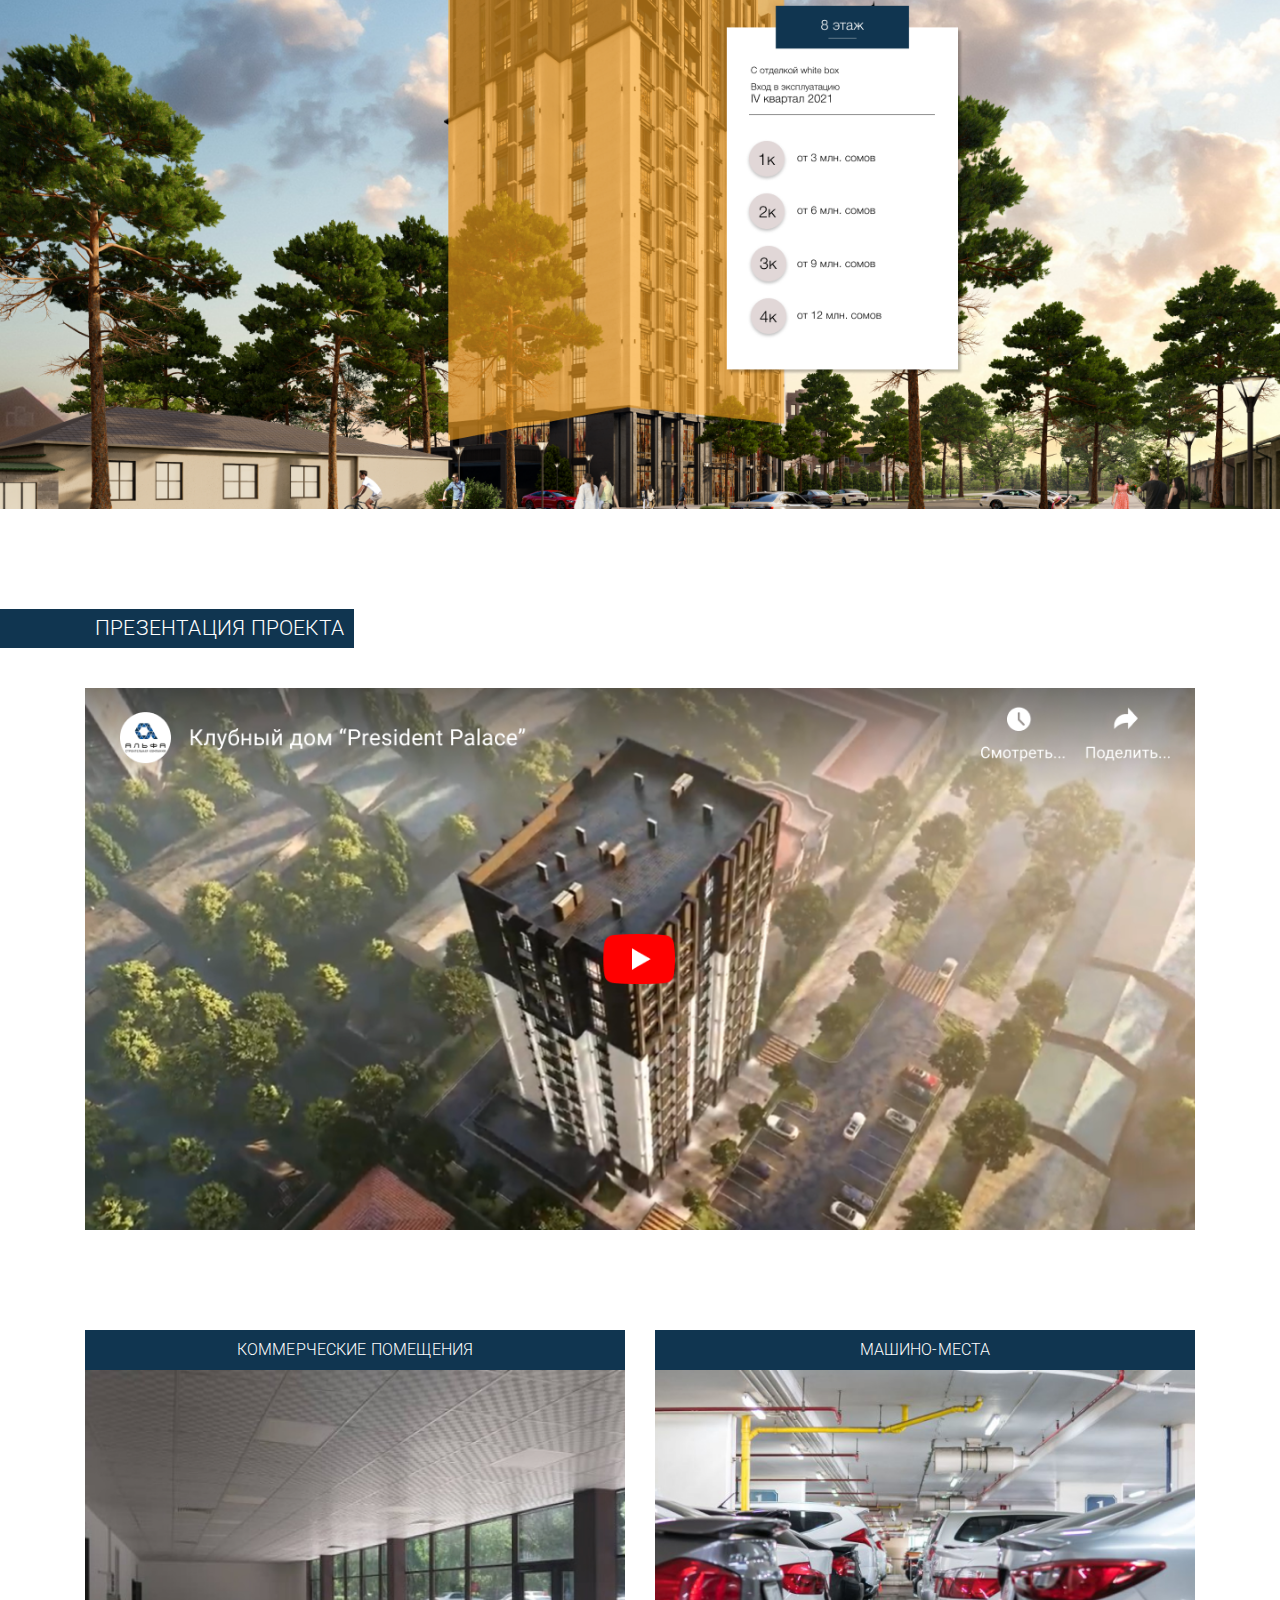
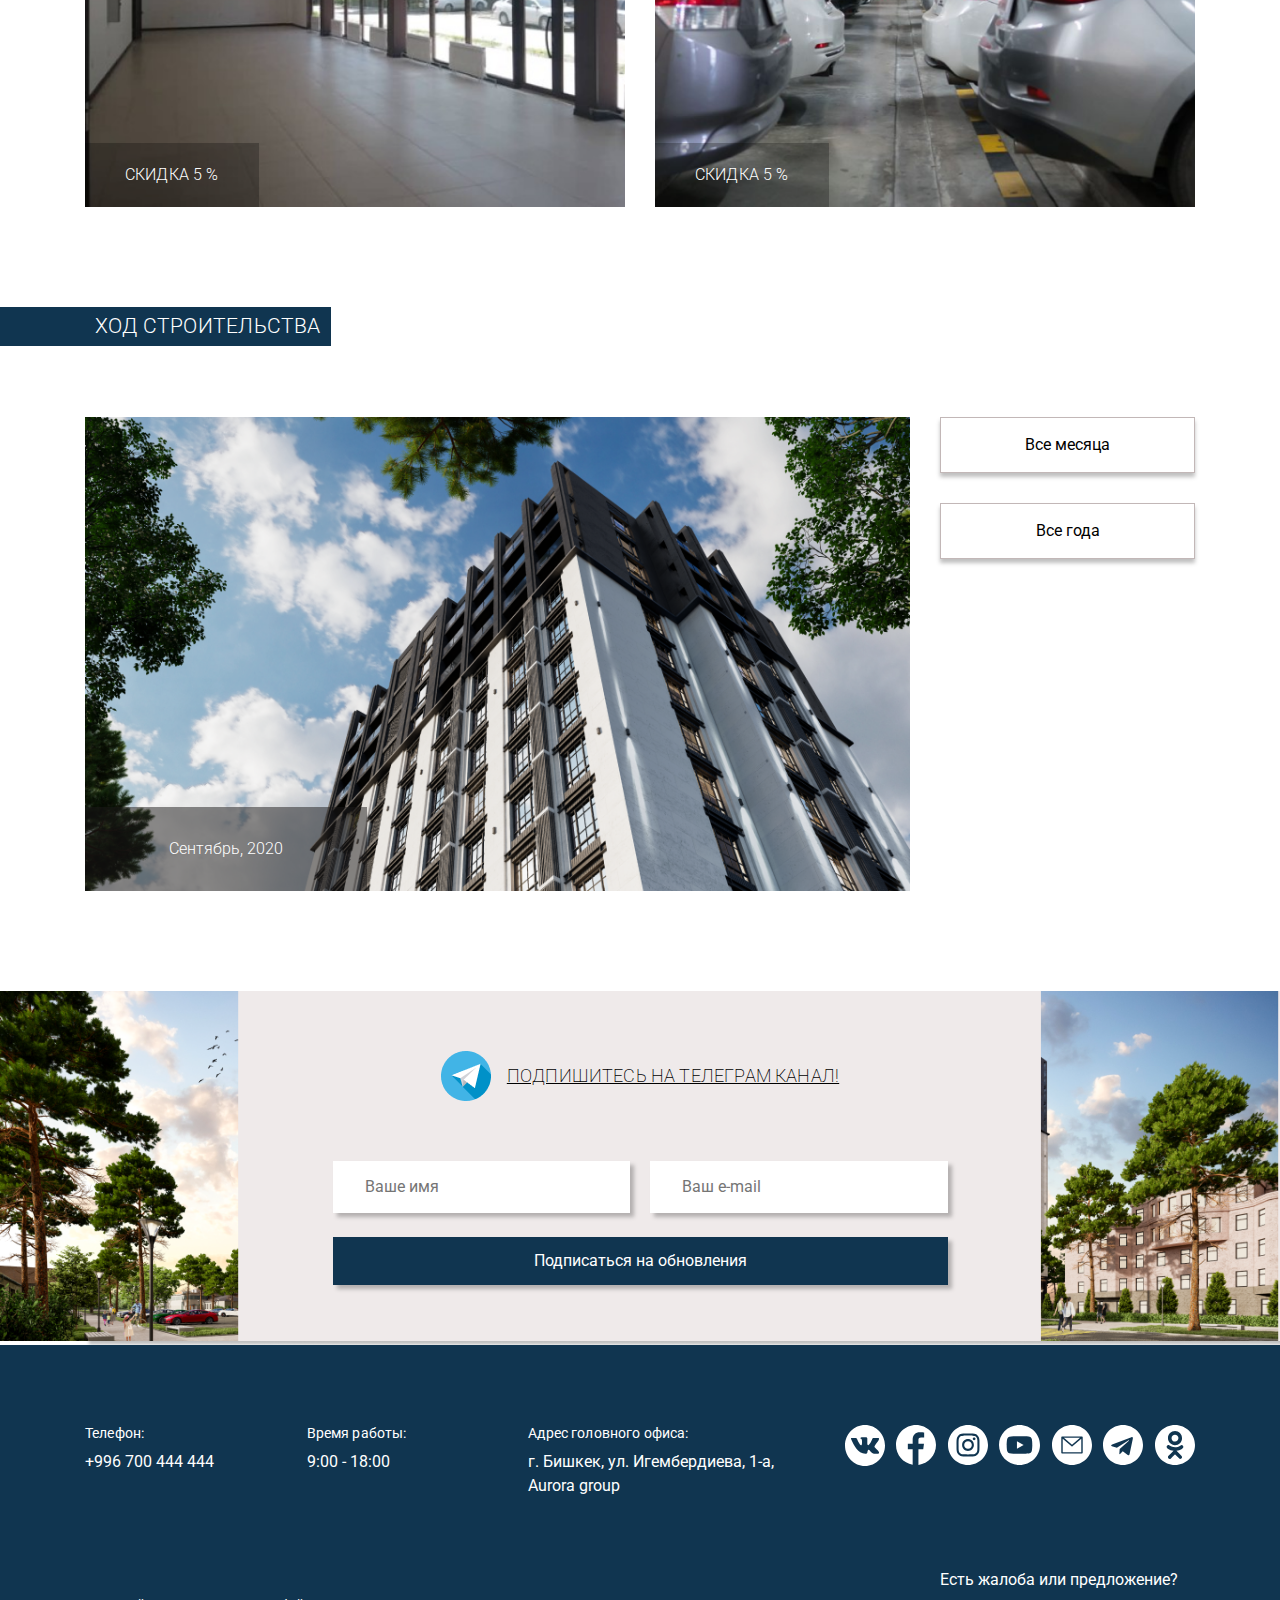
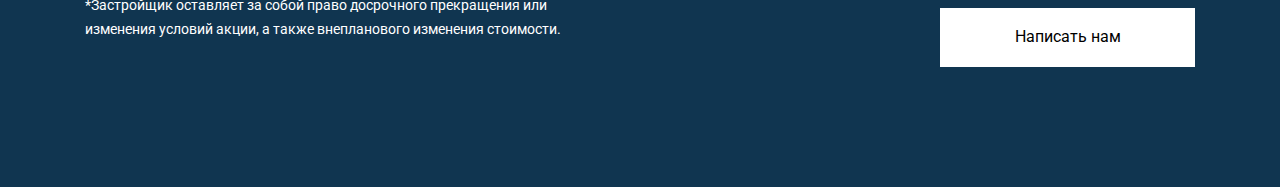
==== commit 81df41fa: "hover effect" ====
--- a/index.html
+++ b/index.html
@@ -22,7 +22,9 @@
         <div class="container">
             <div class="row justify-content-between align-items-center">
                 <div class="col-lg-2">
-                    <img src="img/logo.svg" alt="">
+                    <a href="https://alfa-stroy.kg/">
+                        <img src="img/logo.svg" alt="Логотип">
+                    </a>
                 </div>
                 <div class="col-lg-10 d-flex justify-content-end align-items-center">
                     <ul class="d-flex header__menu">
@@ -32,7 +34,7 @@
                         <li><a href="#">Рассрочка</a></li>
                     </ul>
                     <div class="header__time">
-                        0700 444 444
+                        <a href="tel:0700 444 444"> 0700 444 444 </a>
                         <span class="header__time--hour">9:00-19:00</span>
                     </div>
                     <div class="header__callback">
@@ -234,10 +236,114 @@
                     </div>
                 </div>
                 <div class="tab-pane fade" id="room2" role="tabpanel" aria-labelledby="pills-profile-tab">
-                    <h1 class="mt-5">Нет данных </h1>
+                    <div class="row no-gutters layout__room">
+                        <div class="col-lg-7">
+                            <div class="layout__room--desc">
+                                Общая площадь 2-комнатной квартиры
+                                <div class="layout__room--number">
+                                    73,17 м2
+                                </div>
+                                <ul class="layout__room--square d-flex justify-content-between">
+                                    <li>
+                                        <p>Хол</p> <span> 10,16 м2</span>
+                                    </li>
+                                    <li>
+                                        <p>Кухня</p> <span> 15,61 м2</span>
+                                    </li>
+                                    <li>
+                                        <p>Балкон</p> <span> 5,60 м2</span> </li>
+                                    <li>
+                                        <p>Гостиная</p> <span> 20,65 м2</span>
+                                    </li>
+                                </ul>
+                                <ul class="layout__room--square d-flex justify-content-between">
+                                    <li>
+                                        <p>Спальня</p> <span>15,87 м2</span>
+                                    </li>
+                                    <li>
+                                        <p>Ванная</p> <span>4,15 м2</span>
+                                    </li>
+                                    <li>
+                                        <p>Санузел</p> <span>2,20 м2</span>
+                                    </li>
+                                    <li>
+                                        <p>Лоджия</p> <span>4,58 м2</span>
+                                    </li>
+                                </ul>
+                                <hr>
+                                <div class="row layout__room-mini justify-content-center align-items-center">
+                                    <div class="col-lg-3">
+                                        <img src="img/layout1.png" alt="" class="w-100 active">
+                                        <h6>73,17 м2</h6>
+                                    </div>
+                                    <div class="col-lg-3">
+                                        <img src="img/layout1.png" alt="" class="w-100">
+                                        <h6>73,17 м2</h6>
+                                    </div>
+                                </div>
+                            </div>
+                        </div>
+                        <div class="col-lg-5">
+                            <div class="d-flex align-items-center layout__room--img">
+                                <img src="img/layout1.png" alt="" class="w-100">
+                            </div>
+                        </div>
+                    </div>
                 </div>
                 <div class="tab-pane fade" id="room3" role="tabpanel" aria-labelledby="pills-contact-tab">
-                    <h1 class="mt-5">Нет данных </h1>
+                    <div class="row no-gutters layout__room">
+                        <div class="col-lg-7">
+                            <div class="layout__room--desc">
+                                Общая площадь 2-комнатной квартиры
+                                <div class="layout__room--number">
+                                    73,17 м2
+                                </div>
+                                <ul class="layout__room--square d-flex justify-content-between">
+                                    <li>
+                                        <p>Хол</p> <span> 10,16 м2</span>
+                                    </li>
+                                    <li>
+                                        <p>Кухня</p> <span> 15,61 м2</span>
+                                    </li>
+                                    <li>
+                                        <p>Балкон</p> <span> 5,60 м2</span> </li>
+                                    <li>
+                                        <p>Гостиная</p> <span> 20,65 м2</span>
+                                    </li>
+                                </ul>
+                                <ul class="layout__room--square d-flex justify-content-between">
+                                    <li>
+                                        <p>Спальня</p> <span>15,87 м2</span>
+                                    </li>
+                                    <li>
+                                        <p>Ванная</p> <span>4,15 м2</span>
+                                    </li>
+                                    <li>
+                                        <p>Санузел</p> <span>2,20 м2</span>
+                                    </li>
+                                    <li>
+                                        <p>Лоджия</p> <span>4,58 м2</span>
+                                    </li>
+                                </ul>
+                                <hr>
+                                <div class="row layout__room-mini justify-content-center align-items-center">
+                                    <div class="col-lg-3">
+                                        <img src="img/layout1.png" alt="" class="w-100 active">
+                                        <h6>73,17 м2</h6>
+                                    </div>
+                                    <div class="col-lg-3">
+                                        <img src="img/layout1.png" alt="" class="w-100">
+                                        <h6>73,17 м2</h6>
+                                    </div>
+                                </div>
+                            </div>
+                        </div>
+                        <div class="col-lg-5">
+                            <div class="d-flex align-items-center layout__room--img">
+                                <img src="img/layout1.png" alt="" class="w-100">
+                            </div>
+                        </div>
+                    </div>
                 </div>
             </div>
         </div>
--- a/css/custom.css
+++ b/css/custom.css
@@ -48,6 +48,15 @@
     margin-top: 100px;
 }
 
+a {
+    color: #000000;
+}
+
+a:hover {
+    text-decoration: none;
+    color: #103550;
+}
+
 
 /* ALL */
 
@@ -68,6 +77,18 @@
     font-size: 17px;
     color: black;
     margin-right: 20px;
+}
+
+.header__menu a:hover {
+    color: #103550;
+    text-decoration: none;
+    padding-bottom: 5px;
+    border-bottom: 2px solid #103550;
+    transition: .3s;
+    -webkit-transition: .3s;
+    -moz-transition: .3s;
+    -ms-transition: .3s;
+    -o-transition: .3s;
 }
 
 .header__time {
@@ -114,6 +135,26 @@
     height: 18px;
 }
 
+.header__callback a:hover {
+    background-color: #103550;
+    color: white;
+    transition: .5s;
+    -webkit-transition: .5s;
+    -moz-transition: .5s;
+    -ms-transition: .5s;
+    -o-transition: .5s;
+}
+
+.header__callback a:hover::before {
+    filter: invert(1);
+    -webkit-filter: invert(1);
+    transition: .5s;
+    -webkit-transition: .5s;
+    -moz-transition: .5s;
+    -ms-transition: .5s;
+    -o-transition: .5s;
+}
+
 
 /* header */
 
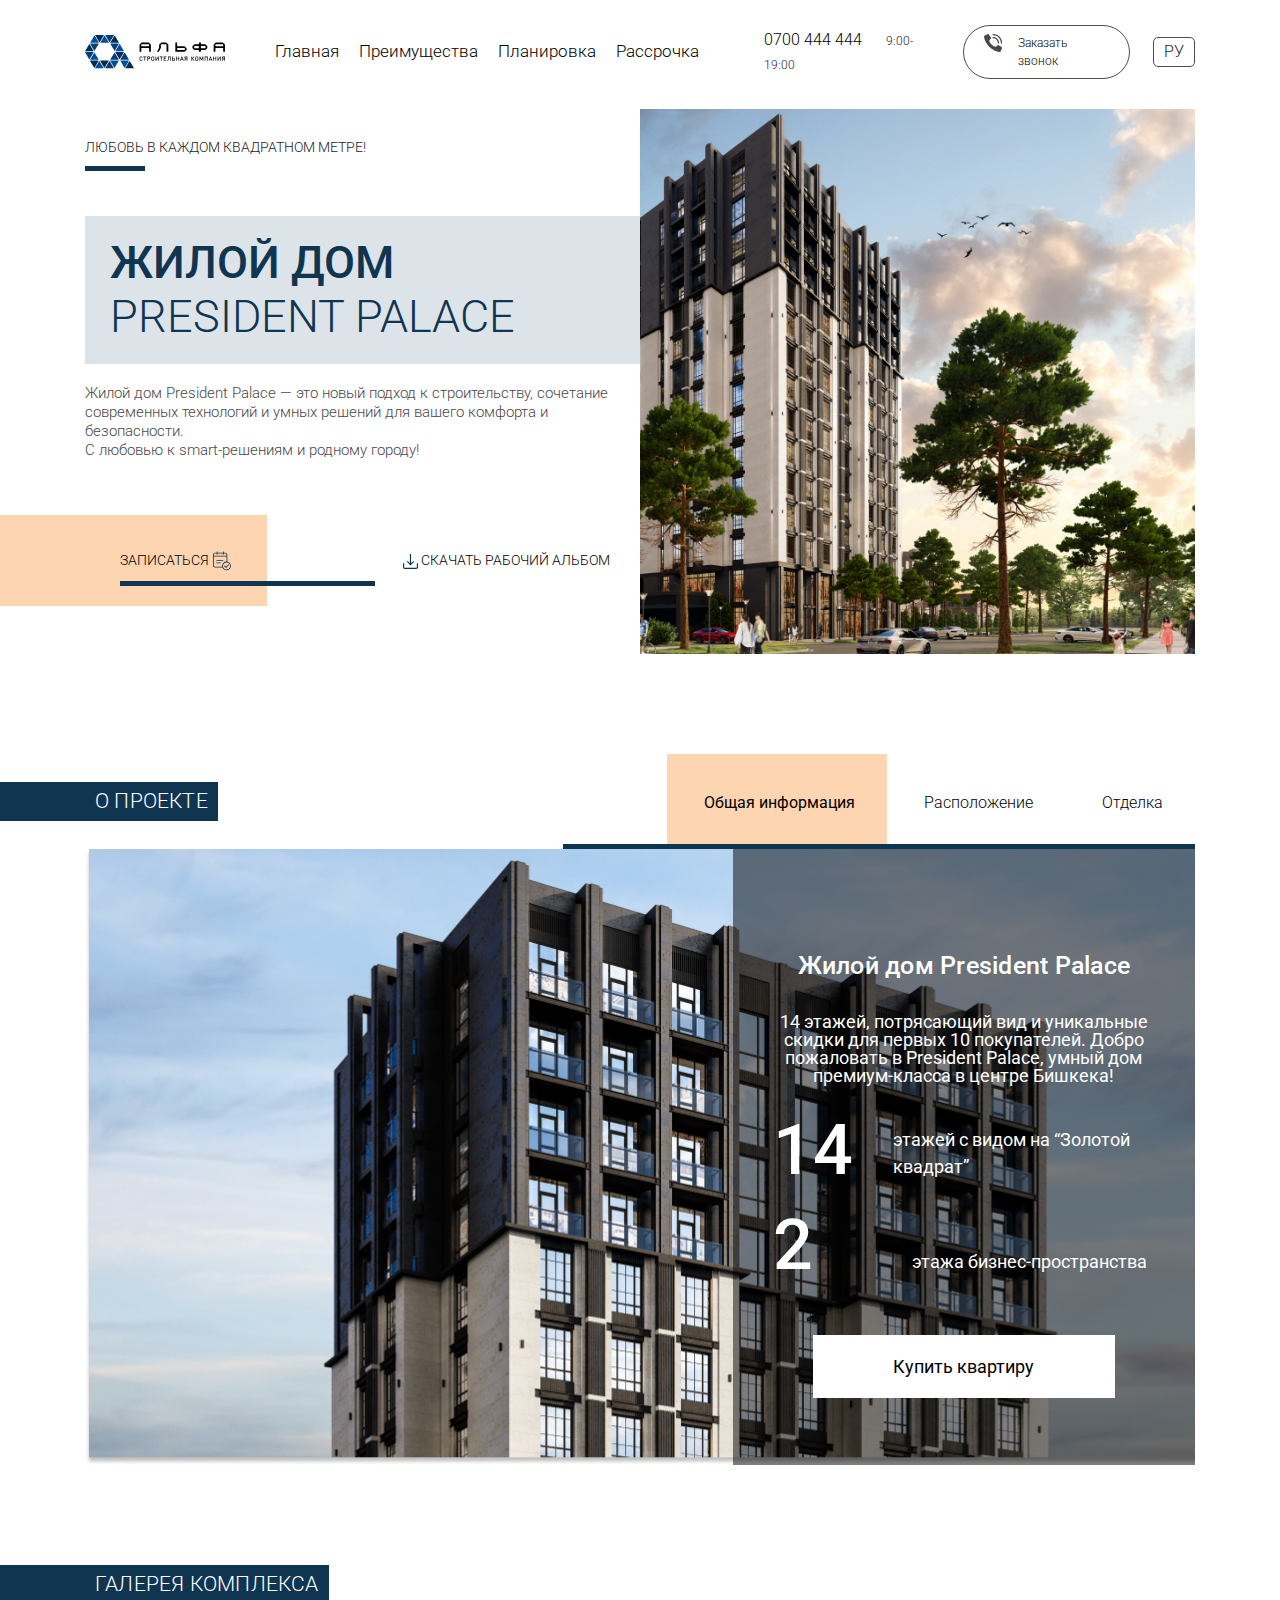
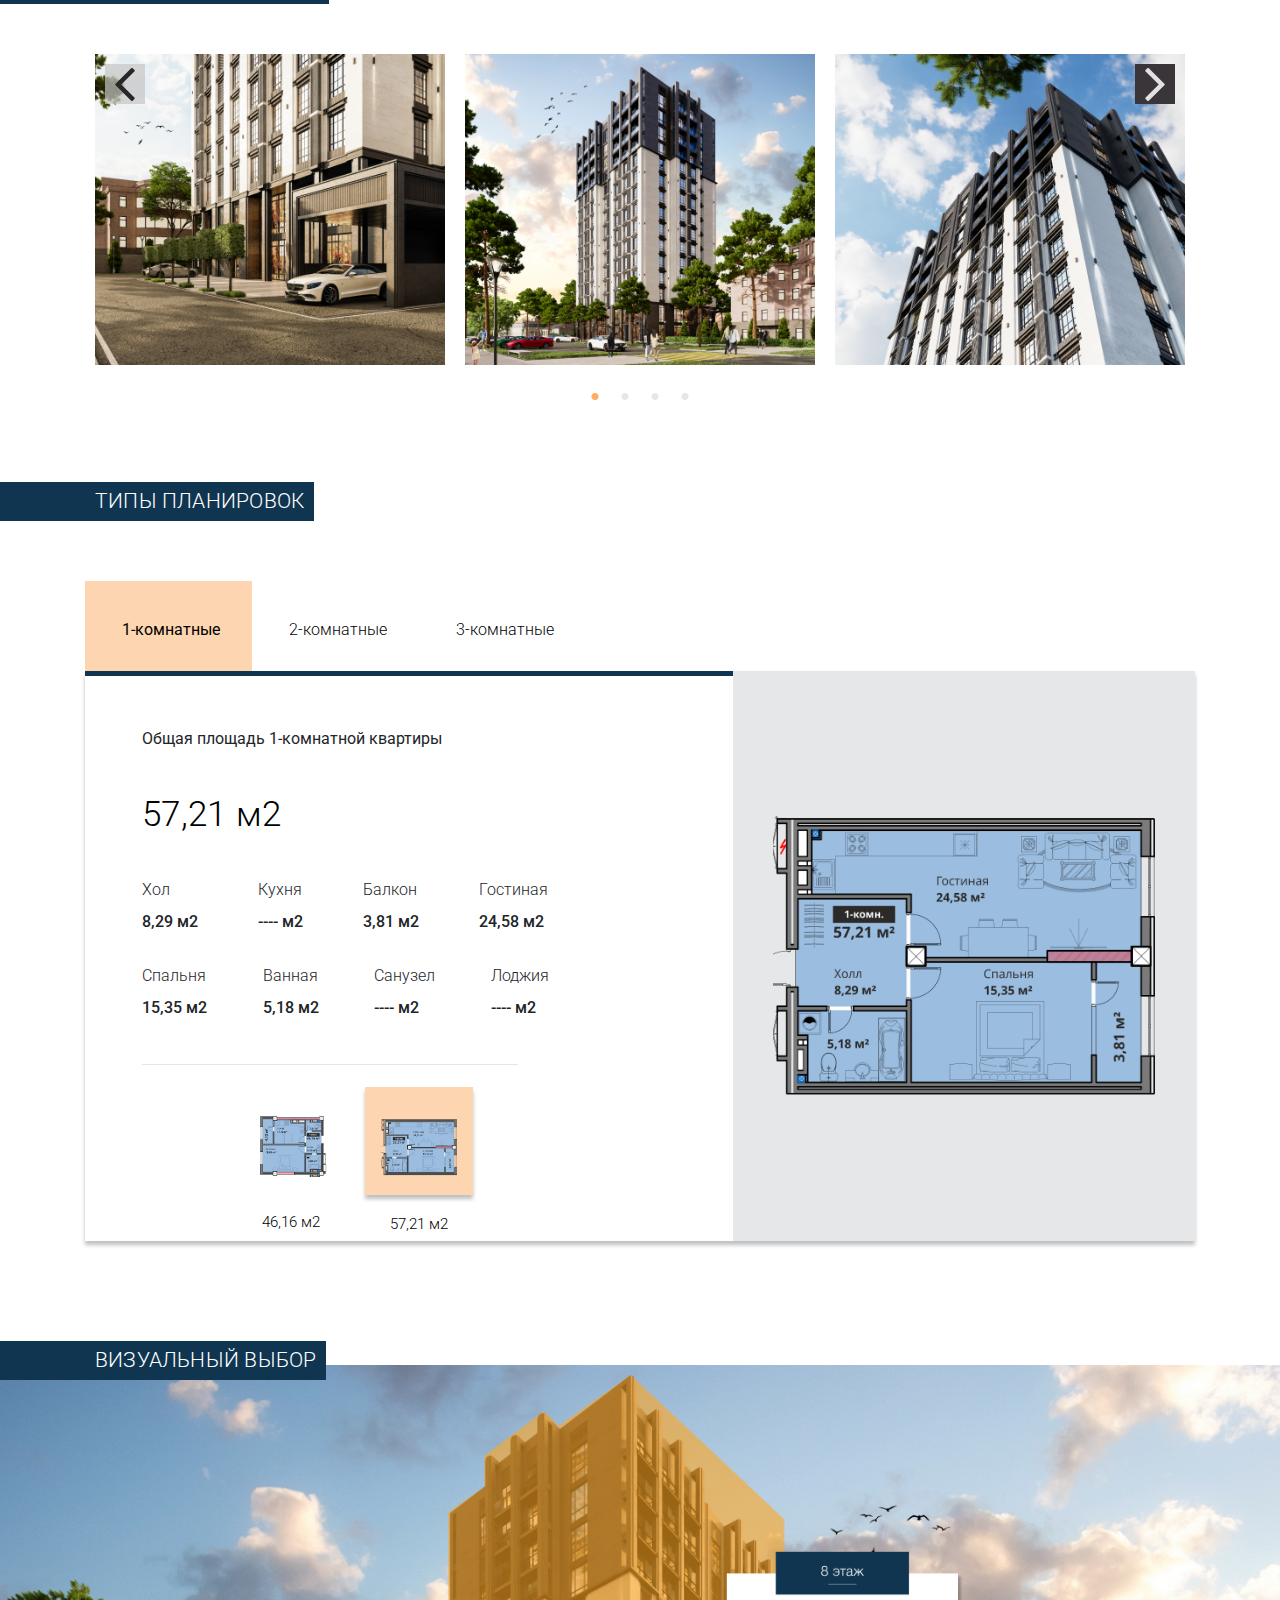
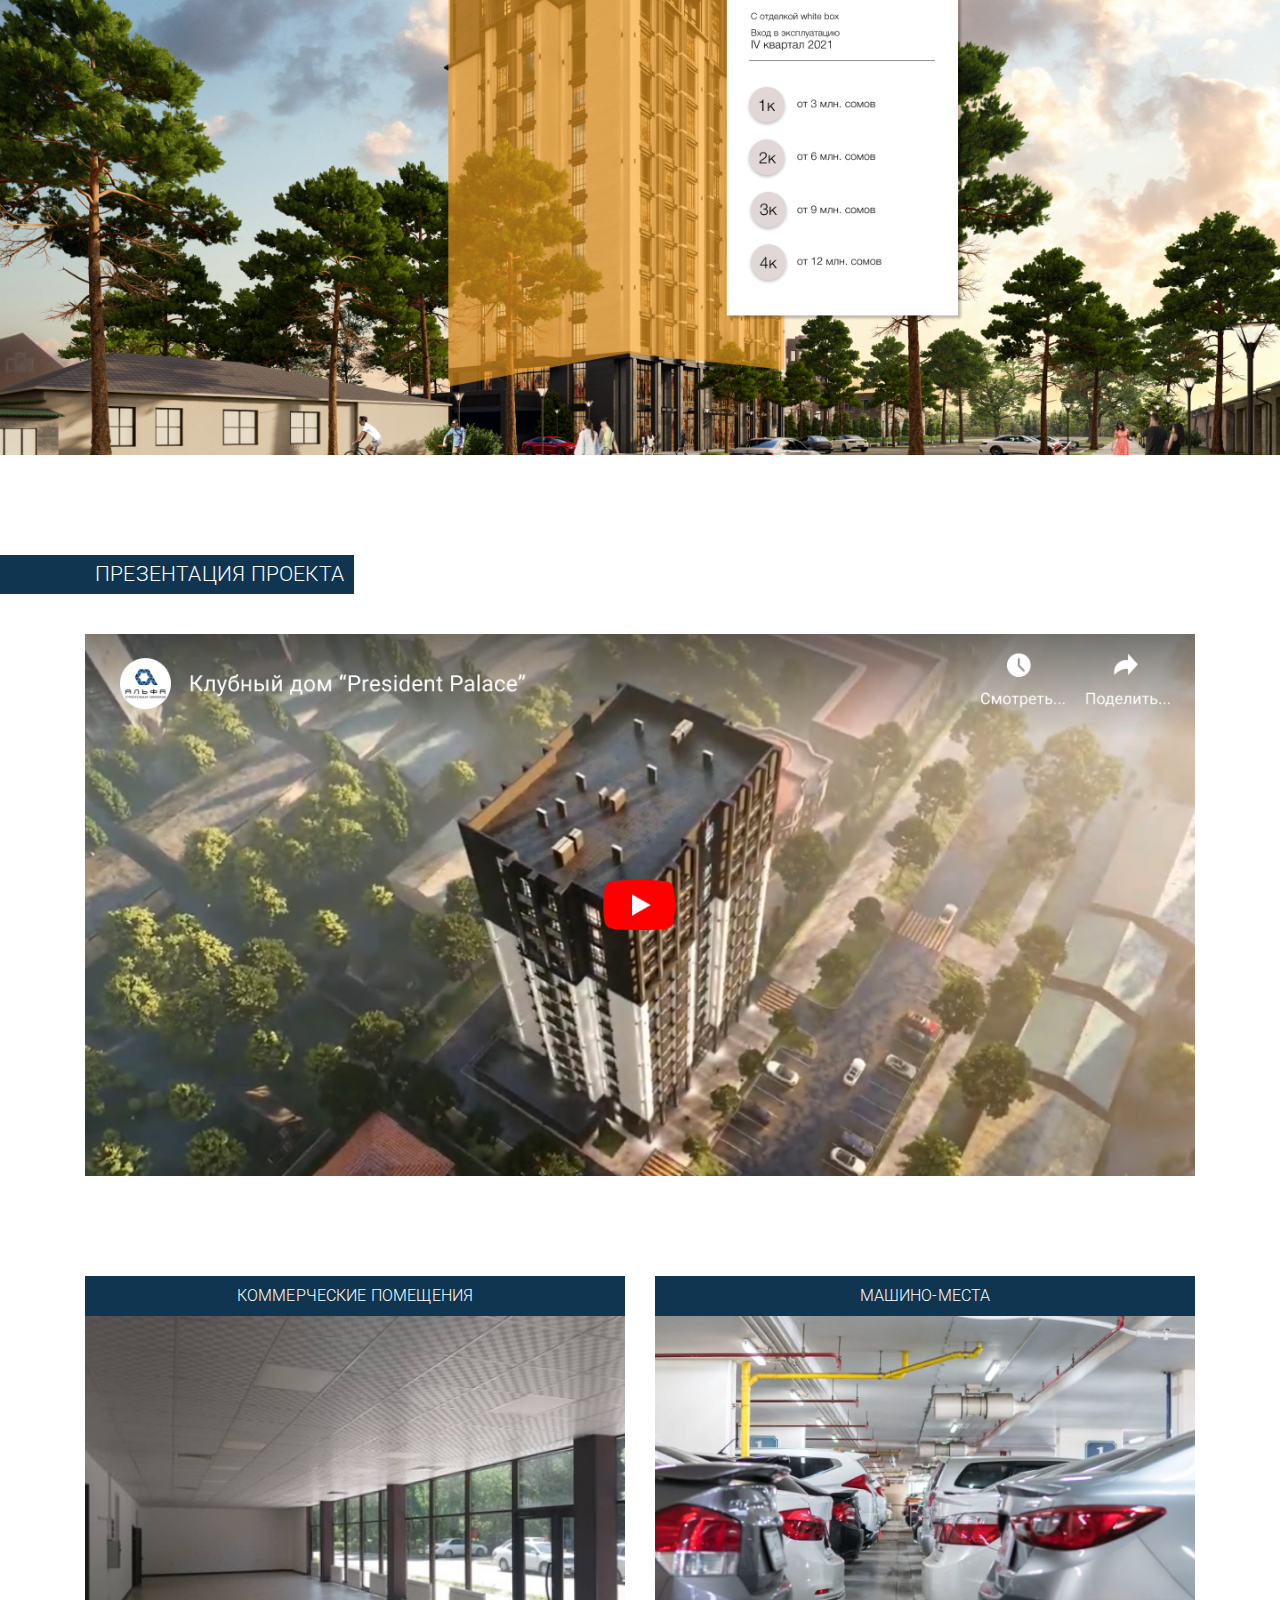
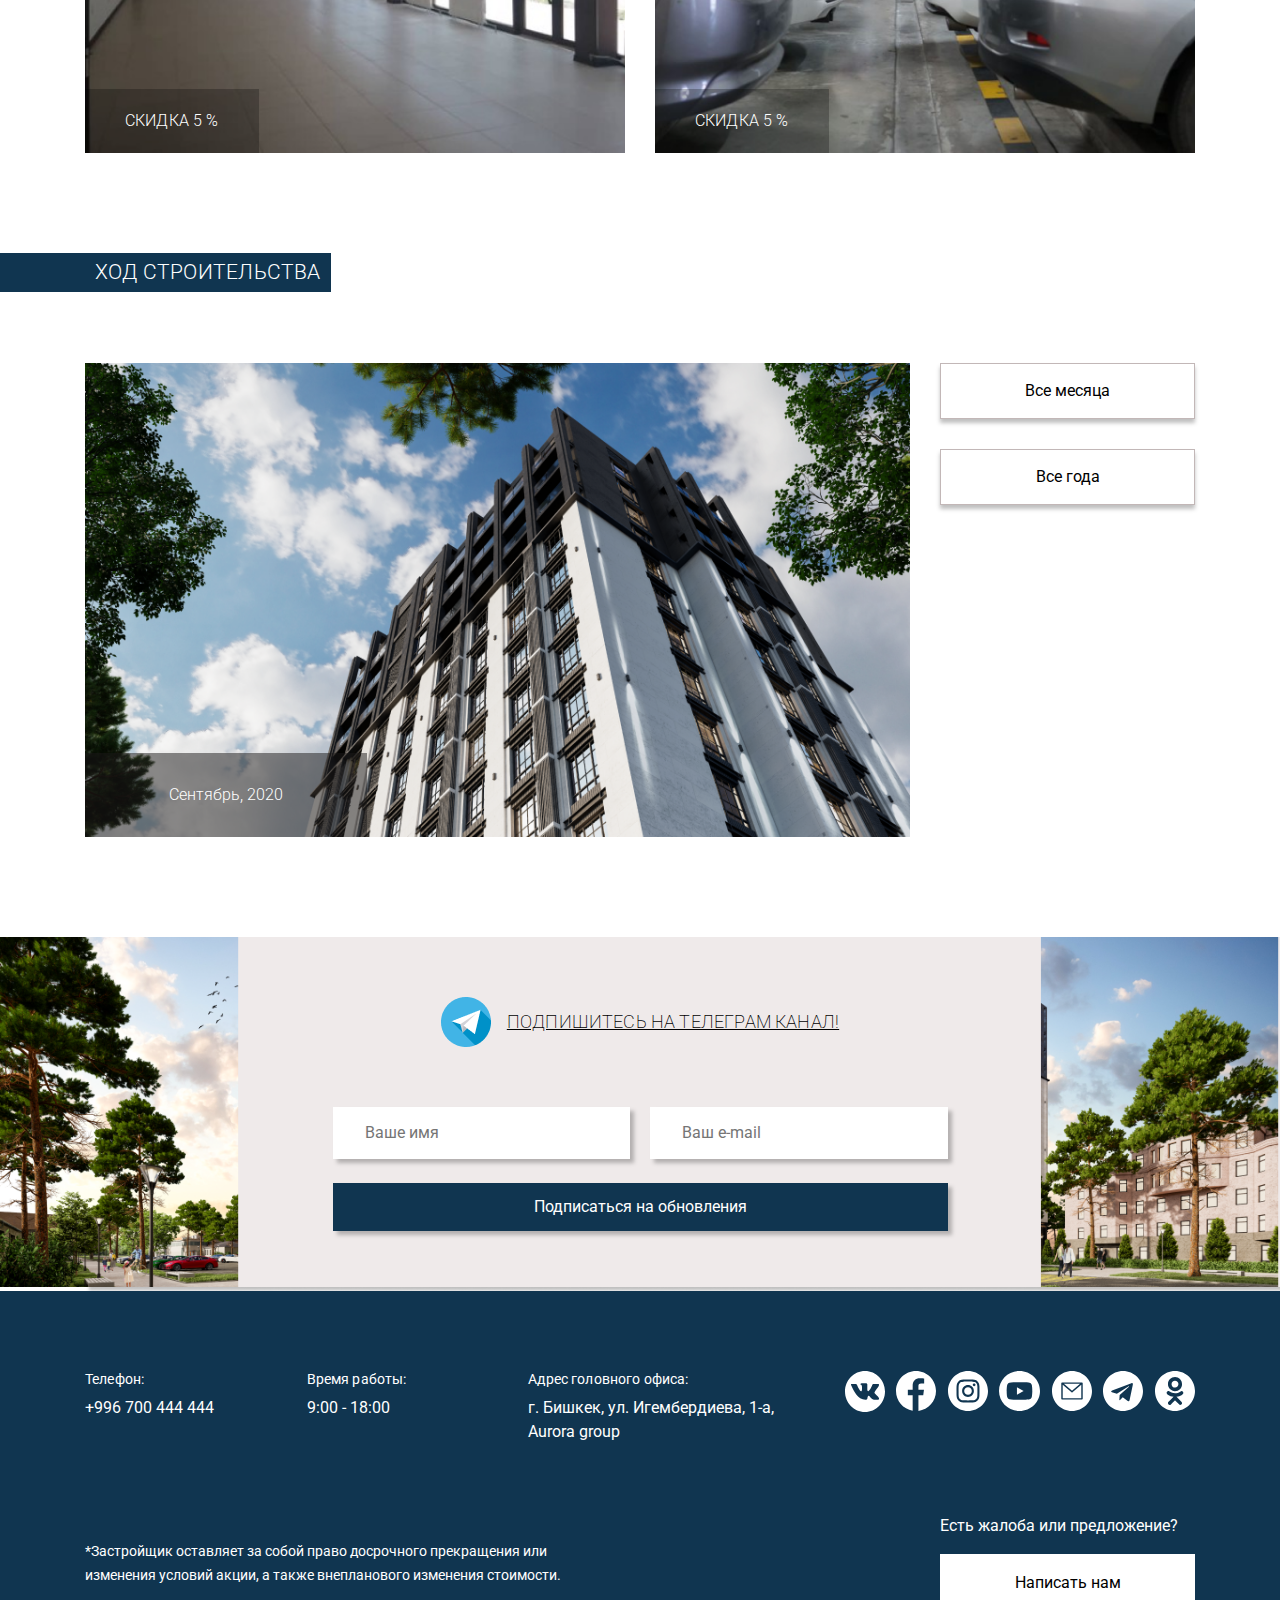
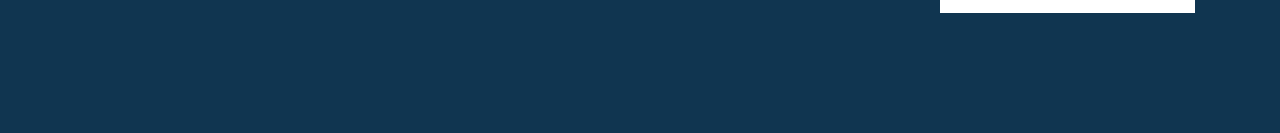
==== commit 6454cb96: "hod stroitelstvo" ====
--- a/index.html
+++ b/index.html
@@ -180,173 +180,337 @@
                 </li>
             </ul>
             <div class="tab-content" id="pills-tabContent">
-                <div class="tab-pane fade show active" id="room1" role="tabpanel" aria-labelledby="pills-home-tab">
-                    <div class="row no-gutters layout__room">
-                        <div class="col-lg-7">
-                            <div class="layout__room--desc">
-                                Общая площадь 2-комнатной квартиры
-                                <div class="layout__room--number">
-                                    73,17 м2
-                                </div>
-                                <ul class="layout__room--square d-flex justify-content-between">
-                                    <li>
-                                        <p>Хол</p> <span> 10,16 м2</span>
-                                    </li>
-                                    <li>
-                                        <p>Кухня</p> <span> 15,61 м2</span>
-                                    </li>
-                                    <li>
-                                        <p>Балкон</p> <span> 5,60 м2</span> </li>
-                                    <li>
-                                        <p>Гостиная</p> <span> 20,65 м2</span>
-                                    </li>
-                                </ul>
-                                <ul class="layout__room--square d-flex justify-content-between">
-                                    <li>
-                                        <p>Спальня</p> <span>15,87 м2</span>
-                                    </li>
-                                    <li>
-                                        <p>Ванная</p> <span>4,15 м2</span>
-                                    </li>
-                                    <li>
-                                        <p>Санузел</p> <span>2,20 м2</span>
-                                    </li>
-                                    <li>
-                                        <p>Лоджия</p> <span>4,58 м2</span>
-                                    </li>
-                                </ul>
-                                <hr>
-                                <div class="row layout__room-mini justify-content-center align-items-center">
-                                    <div class="col-lg-3">
-                                        <img src="img/layout1.png" alt="" class="w-100 active">
-                                        <h6>73,17 м2</h6>
-                                    </div>
-                                    <div class="col-lg-3">
-                                        <img src="img/layout1.png" alt="" class="w-100">
-                                        <h6>73,17 м2</h6>
-                                    </div>
-                                </div>
-                            </div>
-                        </div>
-                        <div class="col-lg-5">
-                            <div class="d-flex align-items-center layout__room--img">
-                                <img src="img/layout1.png" alt="" class="w-100">
-                            </div>
-                        </div>
-                    </div>
-                </div>
-                <div class="tab-pane fade" id="room2" role="tabpanel" aria-labelledby="pills-profile-tab">
-                    <div class="row no-gutters layout__room">
-                        <div class="col-lg-7">
-                            <div class="layout__room--desc">
-                                Общая площадь 2-комнатной квартиры
-                                <div class="layout__room--number">
-                                    73,17 м2
-                                </div>
-                                <ul class="layout__room--square d-flex justify-content-between">
-                                    <li>
-                                        <p>Хол</p> <span> 10,16 м2</span>
-                                    </li>
-                                    <li>
-                                        <p>Кухня</p> <span> 15,61 м2</span>
-                                    </li>
-                                    <li>
-                                        <p>Балкон</p> <span> 5,60 м2</span> </li>
-                                    <li>
-                                        <p>Гостиная</p> <span> 20,65 м2</span>
-                                    </li>
-                                </ul>
-                                <ul class="layout__room--square d-flex justify-content-between">
-                                    <li>
-                                        <p>Спальня</p> <span>15,87 м2</span>
-                                    </li>
-                                    <li>
-                                        <p>Ванная</p> <span>4,15 м2</span>
-                                    </li>
-                                    <li>
-                                        <p>Санузел</p> <span>2,20 м2</span>
-                                    </li>
-                                    <li>
-                                        <p>Лоджия</p> <span>4,58 м2</span>
-                                    </li>
-                                </ul>
-                                <hr>
-                                <div class="row layout__room-mini justify-content-center align-items-center">
-                                    <div class="col-lg-3">
-                                        <img src="img/layout1.png" alt="" class="w-100 active">
-                                        <h6>73,17 м2</h6>
-                                    </div>
-                                    <div class="col-lg-3">
-                                        <img src="img/layout1.png" alt="" class="w-100">
-                                        <h6>73,17 м2</h6>
-                                    </div>
-                                </div>
-                            </div>
-                        </div>
-                        <div class="col-lg-5">
-                            <div class="d-flex align-items-center layout__room--img">
-                                <img src="img/layout1.png" alt="" class="w-100">
-                            </div>
-                        </div>
-                    </div>
-                </div>
-                <div class="tab-pane fade" id="room3" role="tabpanel" aria-labelledby="pills-contact-tab">
-                    <div class="row no-gutters layout__room">
-                        <div class="col-lg-7">
-                            <div class="layout__room--desc">
-                                Общая площадь 2-комнатной квартиры
-                                <div class="layout__room--number">
-                                    73,17 м2
-                                </div>
-                                <ul class="layout__room--square d-flex justify-content-between">
-                                    <li>
-                                        <p>Хол</p> <span> 10,16 м2</span>
-                                    </li>
-                                    <li>
-                                        <p>Кухня</p> <span> 15,61 м2</span>
-                                    </li>
-                                    <li>
-                                        <p>Балкон</p> <span> 5,60 м2</span> </li>
-                                    <li>
-                                        <p>Гостиная</p> <span> 20,65 м2</span>
-                                    </li>
-                                </ul>
-                                <ul class="layout__room--square d-flex justify-content-between">
-                                    <li>
-                                        <p>Спальня</p> <span>15,87 м2</span>
-                                    </li>
-                                    <li>
-                                        <p>Ванная</p> <span>4,15 м2</span>
-                                    </li>
-                                    <li>
-                                        <p>Санузел</p> <span>2,20 м2</span>
-                                    </li>
-                                    <li>
-                                        <p>Лоджия</p> <span>4,58 м2</span>
-                                    </li>
-                                </ul>
-                                <hr>
-                                <div class="row layout__room-mini justify-content-center align-items-center">
-                                    <div class="col-lg-3">
-                                        <img src="img/layout1.png" alt="" class="w-100 active">
-                                        <h6>73,17 м2</h6>
-                                    </div>
-                                    <div class="col-lg-3">
-                                        <img src="img/layout1.png" alt="" class="w-100">
-                                        <h6>73,17 м2</h6>
-                                    </div>
-                                </div>
-                            </div>
-                        </div>
-                        <div class="col-lg-5">
-                            <div class="d-flex align-items-center layout__room--img">
-                                <img src="img/layout1.png" alt="" class="w-100">
-                            </div>
-                        </div>
-                    </div>
-                </div>
-            </div>
-        </div>
+                <div class="tab-pane fade show active layout__room--flat" id="room1" role="tabpanel" aria-labelledby="pills-home-tab">
+
+                    <div class="tab-content">
+                        <div id="room_1_2" class="tab-pane fade">
+                            <div class="row no-gutters layout__room">
+                                <div class="col-lg-7">
+                                    <div class="layout__room--desc">
+                                        Общая площадь 1-комнатной квартиры
+                                        <div class="layout__room--number">
+                                            46,16 м2
+                                        </div>
+                                        <ul class="layout__room--square d-flex justify-content-between">
+                                            <li>
+                                                <p>Хол</p> <span> 5,60 м2</span>
+                                            </li>
+                                            <li>
+                                                <p>Кухня</p> <span> 11,42 м2</span>
+                                            </li>
+                                            <li>
+                                                <p>Балкон</p> <span> 4,15 м2</span> </li>
+                                            <li>
+                                                <p>Гостиная</p> <span> ---- м2</span>
+                                            </li>
+                                        </ul>
+                                        <ul class="layout__room--square d-flex justify-content-between">
+                                            <li>
+                                                <p>Спальня</p> <span>18,65 м2</span>
+                                            </li>
+                                            <li>
+                                                <p>Ванная</p> <span>4,03 м2</span>
+                                            </li>
+                                            <li>
+                                                <p>Санузел</p> <span>2,31 м2</span>
+                                            </li>
+                                            <li>
+                                                <p>Лоджия</p> <span>---- м2</span>
+                                            </li>
+                                        </ul>
+                                        <hr>
+                                    </div>
+                                </div>
+                                <div class="col-lg-5">
+                                    <div class="d-flex align-items-center layout__room--img">
+                                        <img src="img/layout_1_2.png" alt="" class="w-100">
+                                    </div>
+                                </div>
+                            </div>
+                        </div>
+                        <div id="room_1_1" class="tab-pane in active">
+                            <div class="row no-gutters layout__room">
+                                <div class="col-lg-7">
+                                    <div class="layout__room--desc">
+                                        Общая площадь 1-комнатной квартиры
+                                        <div class="layout__room--number">
+                                            57,21 м2
+                                        </div>
+                                        <ul class="layout__room--square d-flex justify-content-between">
+                                            <li>
+                                                <p>Хол</p> <span> 8,29 м2</span>
+                                            </li>
+                                            <li>
+                                                <p>Кухня</p> <span> ---- м2</span>
+                                            </li>
+                                            <li>
+                                                <p>Балкон</p> <span> 3,81 м2</span> </li>
+                                            <li>
+                                                <p>Гостиная</p> <span> 24,58 м2</span>
+                                            </li>
+                                        </ul>
+                                        <ul class="layout__room--square d-flex justify-content-between">
+                                            <li>
+                                                <p>Спальня</p> <span>15,35 м2</span>
+                                            </li>
+                                            <li>
+                                                <p>Ванная</p> <span>5,18 м2</span>
+                                            </li>
+                                            <li>
+                                                <p>Санузел</p> <span>---- м2</span>
+                                            </li>
+                                            <li>
+                                                <p>Лоджия</p> <span>---- м2</span>
+                                            </li>
+                                        </ul>
+                                        <hr>
+                                    </div>
+                                </div>
+                                <div class="col-lg-5">
+                                    <div class="d-flex align-items-center layout__room--img">
+                                        <img src="img/layout_1_1.png" alt="" class="w-100">
+                                    </div>
+                                </div>
+                            </div>
+                        </div>
+
+                    </div>
+
+                    <ul class="nav mini-tabs col-lg-6">
+
+                        <li>
+                            <a data-toggle="tab" href="#room_1_2">
+                                <img src="img/layout_1_2.png" alt="" class="w-100">
+                                <h6>46,16 м2</h6>
+                            </a>
+                        </li>
+                        <li>
+                            <a data-toggle="tab" href="#room_1_1" class="active">
+                                <img src="img/layout_1_1.png" alt="" class="w-100">
+                                <h6>57,21 м2</h6>
+                            </a>
+                        </li>
+                    </ul>
+                </div>
+                <div class="tab-pane fade layout__room--flat" id="room2" role="tabpanel" aria-labelledby="pills-profile-tab">
+                    <div class="tab-content">
+                        <div id="room_2_1" class="tab-pane in active">
+                            <div class="row no-gutters layout__room">
+                                <div class="col-lg-7">
+                                    <div class="layout__room--desc">
+                                        Общая площадь 2-комнатной квартиры
+                                        <div class="layout__room--number">
+                                            73,17 м2
+                                        </div>
+                                        <ul class="layout__room--square d-flex justify-content-between">
+                                            <li>
+                                                <p>Хол</p> <span> 10,16 м2</span>
+                                            </li>
+                                            <li>
+                                                <p>Кухня</p> <span> 15,61 м2</span>
+                                            </li>
+                                            <li>
+                                                <p>Балкон</p> <span> 4,58 м2</span> </li>
+                                            <li>
+                                                <p>Гостиная</p> <span> 20,65 м2</span>
+                                            </li>
+                                        </ul>
+                                        <ul class="layout__room--square d-flex justify-content-between">
+                                            <li>
+                                                <p>Спальня</p> <span>15,82 м2</span>
+                                            </li>
+                                            <li>
+                                                <p>Ванная</p> <span>4,15 м2</span>
+                                            </li>
+                                            <li>
+                                                <p>Санузел</p> <span>2,20 м2</span>
+                                            </li>
+                                            <li>
+                                                <p>Лоджия</p> <span>---- м2</span>
+                                            </li>
+                                        </ul>
+                                        <hr>
+                                    </div>
+                                </div>
+                                <div class="col-lg-5">
+                                    <div class="d-flex align-items-center layout__room--img">
+                                        <img src="img/layout2_1.png" alt="" class="w-100">
+                                    </div>
+                                </div>
+                            </div>
+                        </div>
+                        <div id="room_2_2" class="tab-pane fade">
+                            <div class="row no-gutters layout__room">
+                                <div class="col-lg-7">
+                                    <div class="layout__room--desc">
+                                        Общая площадь 2-комнатной квартиры
+                                        <div class="layout__room--number">
+                                            73,30 м2
+                                        </div>
+                                        <ul class="layout__room--square d-flex justify-content-between">
+                                            <li>
+                                                <p>Хол</p> <span> 10,16 м2</span>
+                                            </li>
+                                            <li>
+                                                <p>Кухня</p> <span> 15,61 м2</span>
+                                            </li>
+                                            <li>
+                                                <p>Балкон</p> <span> 4,58 м2</span> </li>
+                                            <li>
+                                                <p>Гостиная</p> <span> 20,65 м2</span>
+                                            </li>
+                                        </ul>
+                                        <ul class="layout__room--square d-flex justify-content-between">
+                                            <li>
+                                                <p>Спальня</p> <span>15,95 м2</span>
+                                            </li>
+                                            <li>
+                                                <p>Ванная</p> <span>4,15 м2</span>
+                                            </li>
+                                            <li>
+                                                <p>Санузел</p> <span>2,20 м2</span>
+                                            </li>
+                                            <li>
+                                                <p>Лоджия</p> <span>---- м2</span>
+                                            </li>
+                                        </ul>
+                                        <hr>
+                                    </div>
+                                </div>
+                                <div class="col-lg-5">
+                                    <div class="d-flex align-items-center layout__room--img">
+                                        <img src="img/layout2_2.png" alt="" class="w-100">
+                                    </div>
+                                </div>
+                            </div>
+                        </div>
+                    </div>
+
+                    <ul class="nav mini-tabs col-lg-6">
+                        <li>
+                            <a data-toggle="tab" href="#room_2_1" class="active">
+                                <img src="img/layout2_1.png" alt="" class="w-100">
+                                <h6>73,17 м2</h6>
+                            </a>
+                        </li>
+                        <li>
+                            <a data-toggle="tab" href="#room_2_2">
+                                <img src="img/layout2_2.png" alt="" class="w-100">
+                                <h6>73,30 м2</h6>
+                            </a>
+                        </li>
+                    </ul>
+                </div>
+                <div class="tab-pane fade layout__room--flat" id="room3" role="tabpanel" aria-labelledby="pills-contact-tab">
+                    <div class="tab-content">
+                        <div id="room_3_1" class="tab-pane in active">
+                            <div class="row no-gutters layout__room">
+                                <div class="col-lg-7">
+                                    <div class="layout__room--desc">
+                                        Общая площадь 2-комнатной квартиры
+                                        <div class="layout__room--number">
+                                            107,69 м2
+                                        </div>
+                                        <ul class="layout__room--square d-flex justify-content-between">
+                                            <li>
+                                                <p>Хол</p> <span> 10,16 м2</span>
+                                            </li>
+                                            <li>
+                                                <p>Кухня</p> <span> 15,61 м2</span>
+                                            </li>
+                                            <li>
+                                                <p>Балкон</p> <span> 5,60 м2</span> </li>
+                                            <li>
+                                                <p>Гостиная</p> <span> 20,65 м2</span>
+                                            </li>
+                                        </ul>
+                                        <ul class="layout__room--square d-flex justify-content-between">
+                                            <li>
+                                                <p>Спальня</p> <span>15,87 м2</span>
+                                            </li>
+                                            <li>
+                                                <p>Ванная</p> <span>4,15 м2</span>
+                                            </li>
+                                            <li>
+                                                <p>Санузел</p> <span>2,20 м2</span>
+                                            </li>
+                                            <li>
+                                                <p>Лоджия</p> <span>4,58 м2</span>
+                                            </li>
+                                        </ul>
+                                        <hr>
+                                    </div>
+                                </div>
+                                <div class="col-lg-5">
+                                    <div class="d-flex align-items-center layout__room--img">
+                                        <img src="img/layout3_2.png" alt="" class="w-100">
+                                    </div>
+                                </div>
+                            </div>
+                        </div>
+                        <div id="room_3_2" class="tab-pane fade">
+                            <div class="row no-gutters layout__room">
+                                <div class="col-lg-7">
+                                    <div class="layout__room--desc">
+                                        Общая площадь 2-комнатной квартиры
+                                        <div class="layout__room--number">
+                                            73,30 м2
+                                        </div>
+                                        <ul class="layout__room--square d-flex justify-content-between">
+                                            <li>
+                                                <p>Хол</p> <span> 10,16 м2</span>
+                                            </li>
+                                            <li>
+                                                <p>Кухня</p> <span> 15,61 м2</span>
+                                            </li>
+                                            <li>
+                                                <p>Балкон</p> <span> 5,60 м2</span> </li>
+                                            <li>
+                                                <p>Гостиная</p> <span> 20,65 м2</span>
+                                            </li>
+                                        </ul>
+                                        <ul class="layout__room--square d-flex justify-content-between">
+                                            <li>
+                                                <p>Спальня</p> <span>15,87 м2</span>
+                                            </li>
+                                            <li>
+                                                <p>Ванная</p> <span>4,15 м2</span>
+                                            </li>
+                                            <li>
+                                                <p>Санузел</p> <span>2,20 м2</span>
+                                            </li>
+                                            <li>
+                                                <p>Лоджия</p> <span>4,58 м2</span>
+                                            </li>
+                                        </ul>
+                                        <hr>
+                                    </div>
+                                </div>
+                                <div class="col-lg-5">
+                                    <div class="d-flex align-items-center layout__room--img">
+                                        <img src="img/layout3_1.png" alt="" class="w-100">
+                                    </div>
+                                </div>
+                            </div>
+                        </div>
+                    </div>
+
+                    <ul class="nav mini-tabs col-lg-6">
+                        <li>
+                            <a data-toggle="tab" href="#room_3_1" class="active">
+                                <img src="img/layout3_1.png" alt="" class="w-100">
+                                <h6>73,17 м2</h6>
+                            </a>
+                        </li>
+                        <li>
+                            <a data-toggle="tab" href="#room_3_2">
+                                <img src="img/layout3_2.png" alt="" class="w-100">
+                                <h6>73,30 м2</h6>
+                            </a>
+                        </li>
+                    </ul>
+                </div>
+            </div>
     </section>
     <!-- layout -->
 
--- a/css/custom.css
+++ b/css/custom.css
@@ -355,7 +355,7 @@
 }
 
 .gallery__block {
-    padding: 20px;
+    padding: 10px;
 }
 
 .gallery__block img {
@@ -457,7 +457,7 @@
 }
 
 .layout__room--desc {
-    padding: 51px 54px 34px 57px;
+    padding: 51px 54px 150px 57px;
     border-top: 5px solid #103550;
 }
 
@@ -501,6 +501,7 @@
 
 .layout__room-mini img.active {
     background: #FDD5B1;
+    box-shadow: 0px 4px 4px rgba(0, 0, 0, 0.25);
 }
 
 .layout__room-mini h6 {
@@ -508,6 +509,41 @@
     font-weight: 300;
     text-align: center;
     margin-top: 20px;
+}
+
+.layout__room--flat {
+    position: relative;
+}
+
+.mini-tabs {
+    position: absolute;
+    display: flex;
+    justify-content: center;
+    bottom: 0;
+}
+
+.mini-tabs li {
+    width: 20%;
+    margin: 0 10px;
+    text-align: center;
+}
+
+.mini-tabs img {
+    padding: 28px 17px 16px 17px;
+}
+
+.mini-tabs h6 {
+    font-size: 15px;
+    font-weight: 300;
+    text-align: center;
+    margin-top: 20px;
+}
+
+.mini-tabs a.active img {
+    display: block;
+    background: #FDD5B1;
+    padding: 28px 16px 16px 16px;
+    box-shadow: 0px 4px 4px rgba(0, 0, 0, 0.25);
 }
 
 
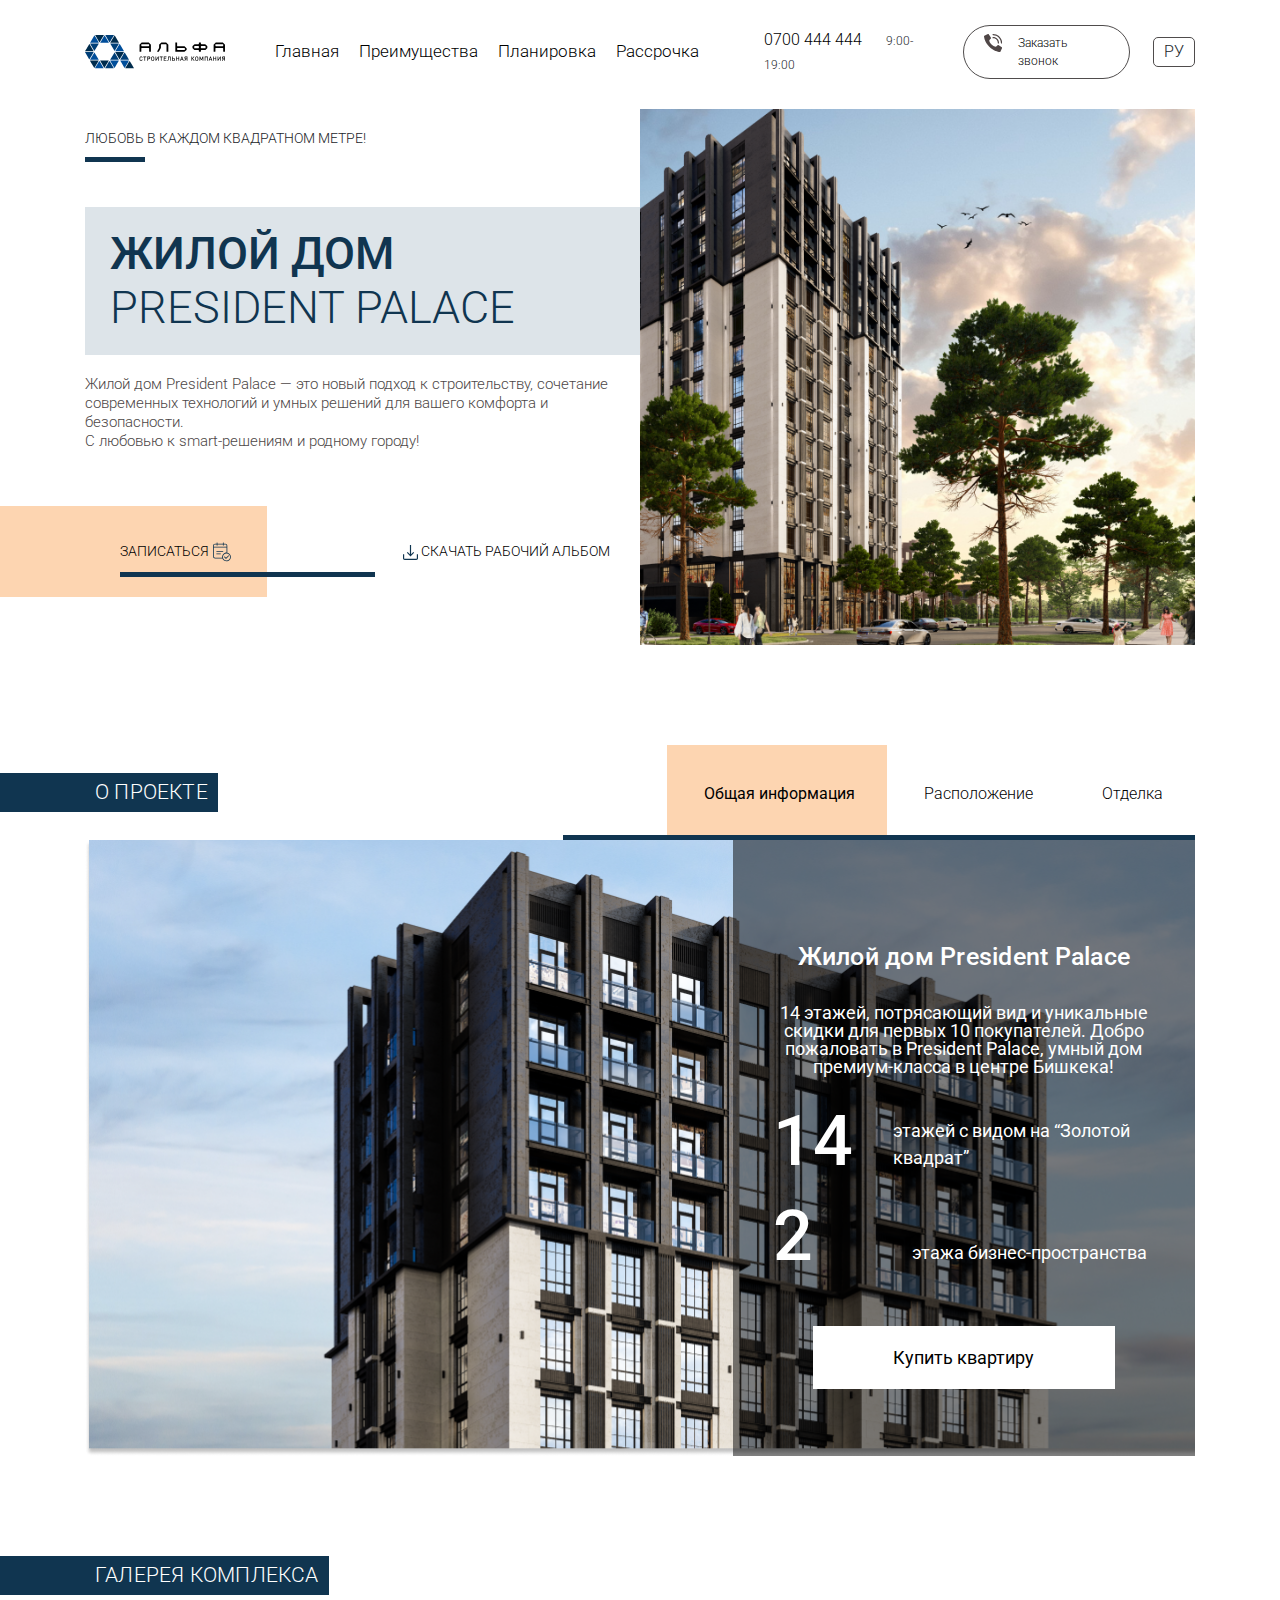
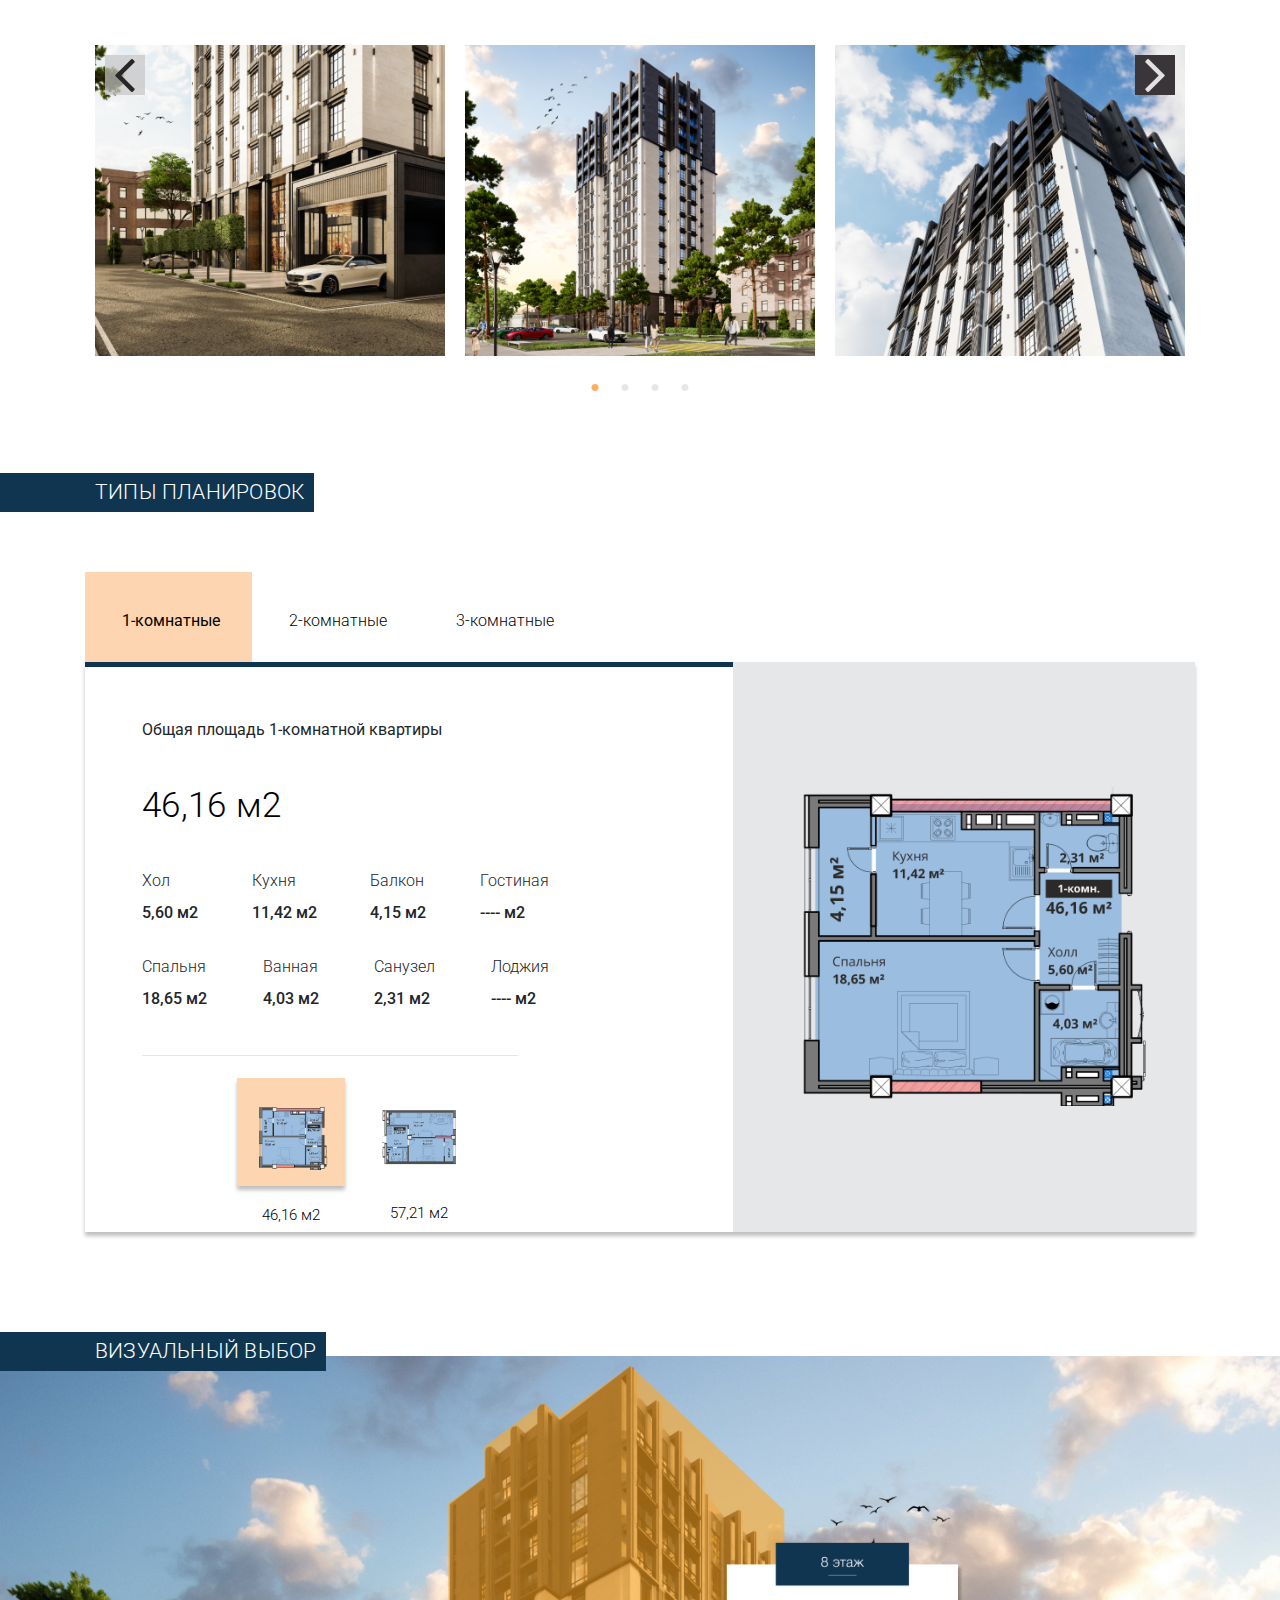
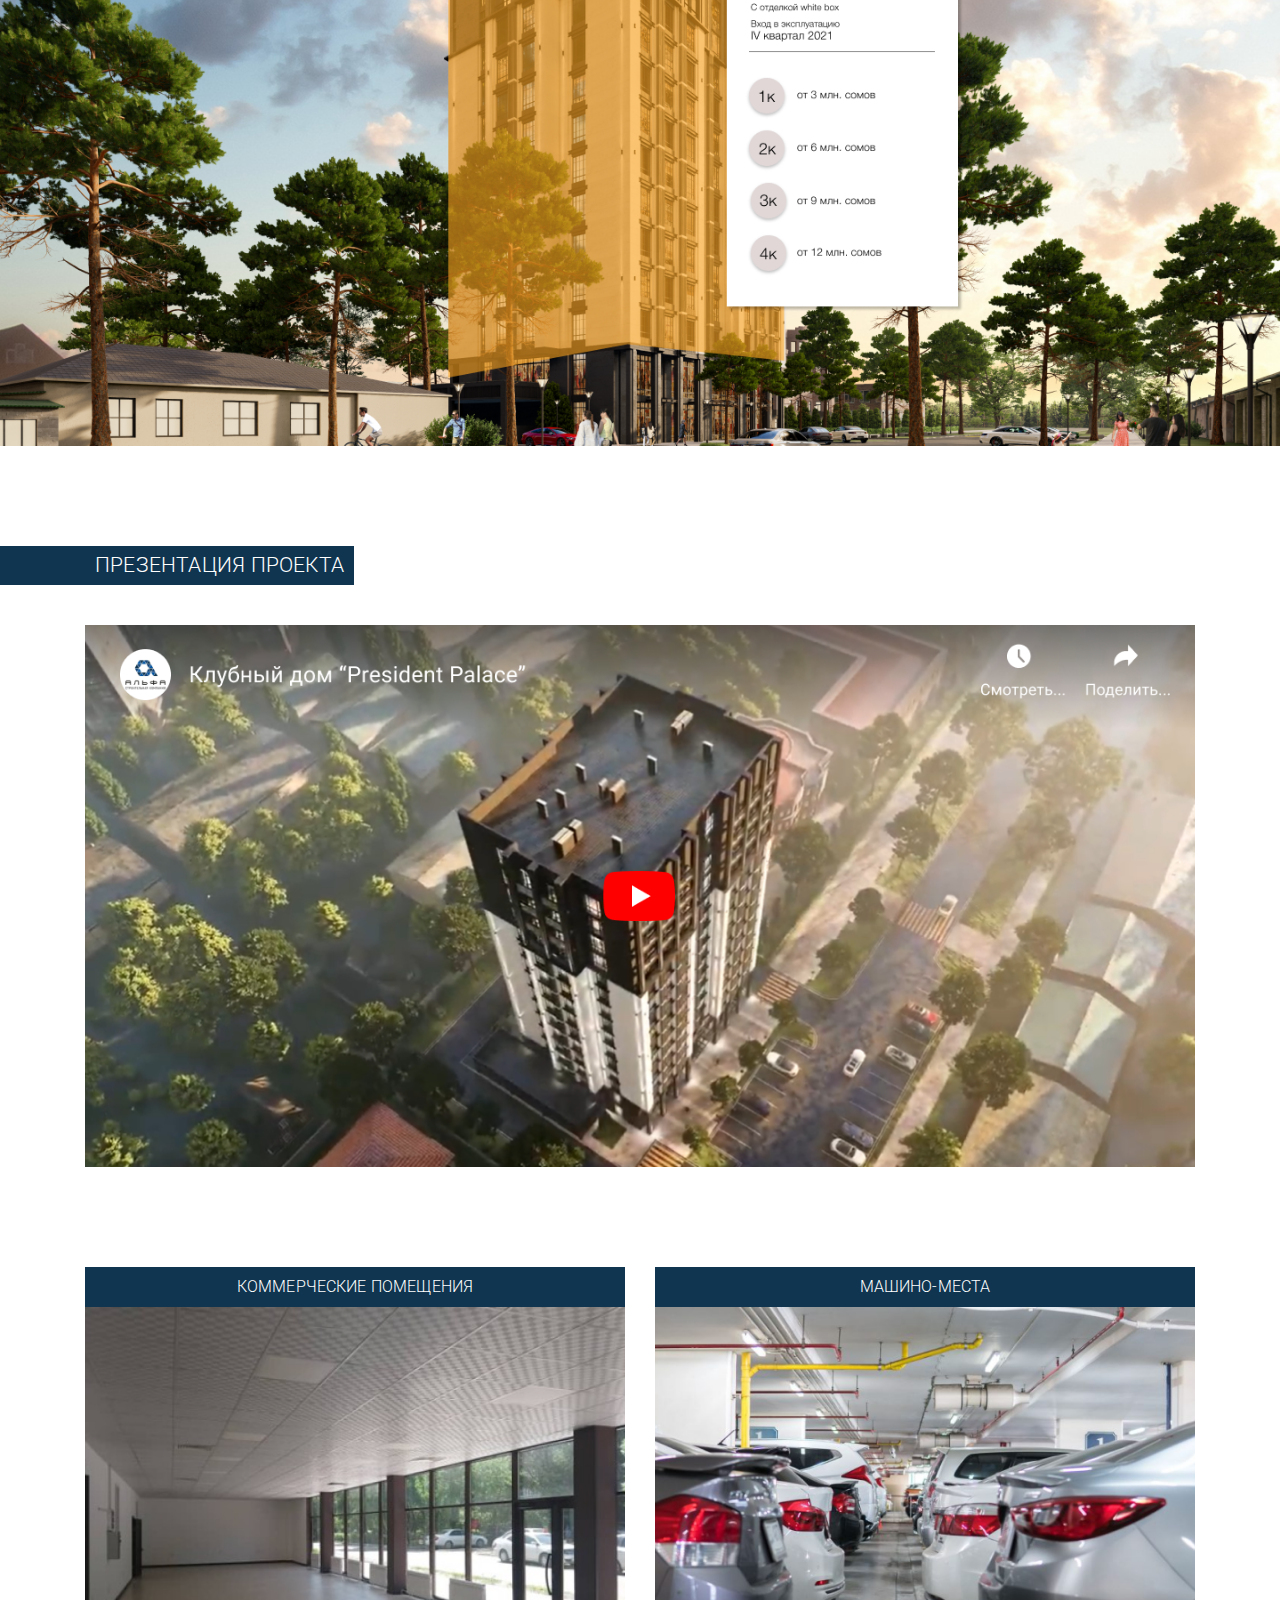
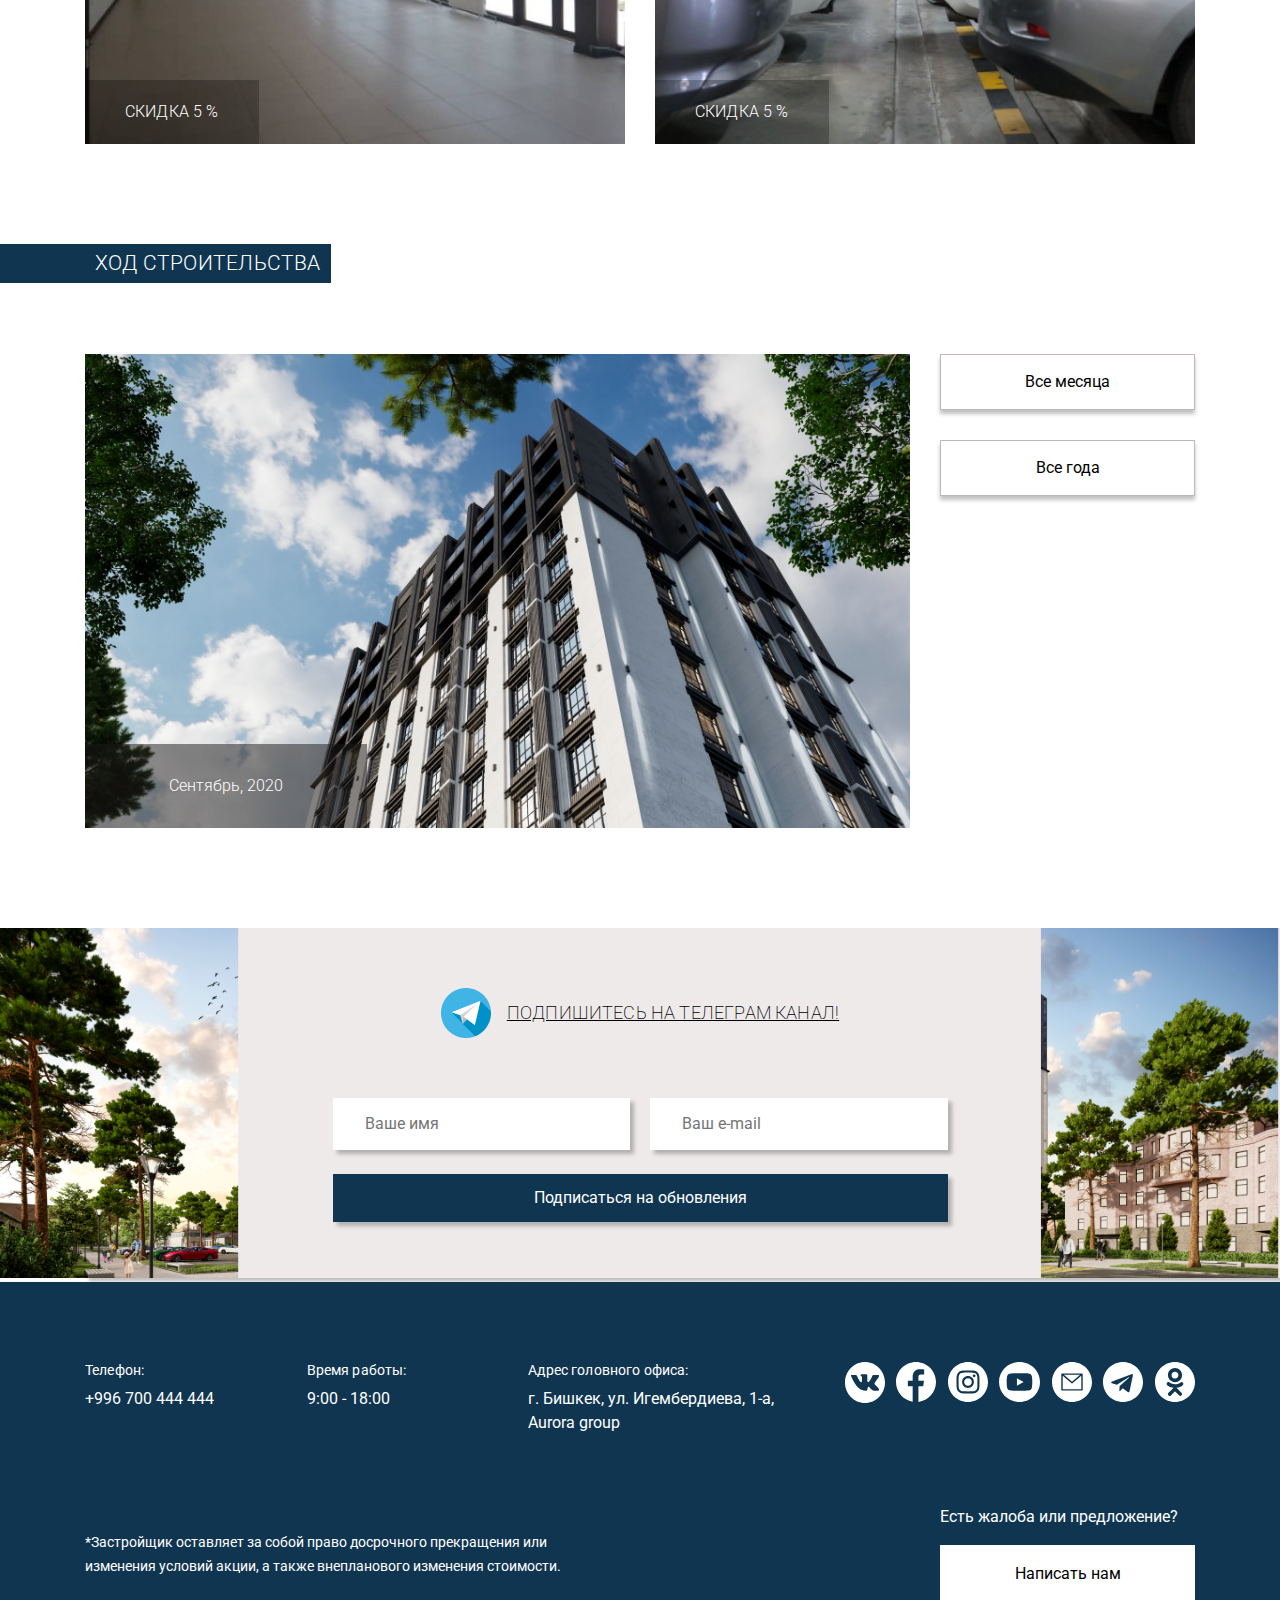
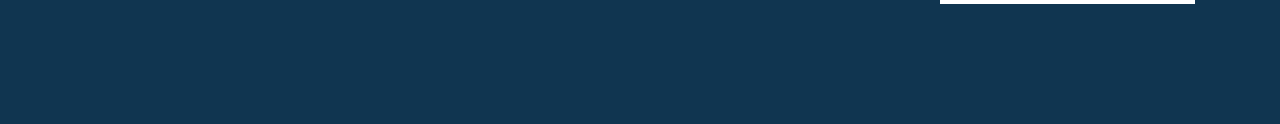
==== commit 1582090f: "finish mobile version" ====
--- a/index.html
+++ b/index.html
@@ -11,26 +11,33 @@
     <link rel="stylesheet" href="css/custom.css">
     <link rel="stylesheet" href="css/slick.css">
     <link rel="stylesheet" href="css/slick-theme.css">
+    <link rel="stylesheet" href="css/magnific-popup.css">
+    <link rel="stylesheet" href="css/responsive.css">
     <link href="https://fonts.googleapis.com/css2?family=Roboto:ital,wght@0,100;0,300;0,400;0,500;0,700;0,900;1,100;1,300;1,400;1,500;1,700;1,900&display=swap" rel="stylesheet">
 
 </head>
 
-<body>
+<body id="header">
 
     <!-- header -->
-    <header>
+    <header class="header">
         <div class="container">
             <div class="row justify-content-between align-items-center">
-                <div class="col-lg-2">
+                <div class="col-lg-2 col-6">
                     <a href="https://alfa-stroy.kg/">
                         <img src="img/logo.svg" alt="Логотип">
                     </a>
                 </div>
-                <div class="col-lg-10 d-flex justify-content-end align-items-center">
+                <div class="col-lg-10 col-6 d-flex justify-content-end align-items-center">
+                    <!-- mobile menu -->
+                    <div class="header_burger">
+                        <span></span>
+                    </div>
+                    <!-- mobile menu -->
                     <ul class="d-flex header__menu">
-                        <li><a href="#">Главная                     </a></li>
-                        <li><a href="#">Преимущества</a></li>
-                        <li><a href="#">Планировка</a></li>
+                        <li><a href="#header">Главная                     </a></li>
+                        <li><a href="#about">Преимущества</a></li>
+                        <li><a href="#layout">Планировка</a></li>
                         <li><a href="#">Рассрочка</a></li>
                     </ul>
                     <div class="header__time">
@@ -38,7 +45,7 @@
                         <span class="header__time--hour">9:00-19:00</span>
                     </div>
                     <div class="header__callback">
-                        <a href="#"> Заказать звонок</a>
+                        <a href="#" class="b24-web-form-popup-btn-7"> Заказать звонок</a>
                     </div>
                     <div class="header__language">
                         РУ
@@ -66,8 +73,8 @@
                         <p>Жилой дом President Palace — это новый подход к строительству, сочетание современных технологий и умных решений для вашего комфорта и безопасности. <br> С любовью к smart-решениям и родному городу!</p>
                     </div>
                     <div class="slide__button d-flex justify-content-between align-items-center">
-                        <a href="#" class="slide__button--signup">Записаться <img src="img/sign_icon.svg" alt=""></a>
-                        <a href="#" class="slide__button--download"><img src="img/download_icon.svg" alt=""> скачать рабочий альбом </a>
+                        <a href="#" class="slide__button--signup b24-web-form-popup-btn-7">Записаться <img src="img/sign_icon.svg" alt=""></a>
+                        <a href="img/work_albom.pdf" class="slide__button--download" target="_blank"><img src="img/download_icon.svg" alt=""> скачать рабочий альбом </a>
                     </div>
                 </div>
                 <div class="col-lg-6">
@@ -81,9 +88,9 @@
 
 
     <!-- about -->
-    <section class="about">
-        <div class="container">
-            <div class="d-flex justify-content-between align-items-baseline">
+    <section class="about" id="about">
+        <div class="container">
+            <div class="about__mob d-flex justify-content-between align-items-baseline">
                 <div class="all__heading">
                     О проекте
                 </div>
@@ -118,7 +125,7 @@
                                 <p class="mb-0 mr-2">этажа бизнес-пространства</p>
                             </div>
                             <div class="tabs__content--btn">
-                                <a href="#">Купить квартиру</a>
+                                <a href="#about" class="b24-web-form-popup-btn-7">Купить квартиру</a>
                             </div>
                         </div>
                     </div>
@@ -142,18 +149,27 @@
             <div class="all__heading">
                 галерея комплекса
             </div>
-            <div class="gallery__sl">
+            <div class="gallery__sl popup-gallery">
+                <div class="gallery__block ">
+                    <a href="img/gal1.png" class="popup-link popup">
+                        <img src="img/gal1.png" alt="1">
+                    </a>
+                </div>
                 <div class="gallery__block">
-                    <img src="img/gal1.png" alt="">
+                    <a href="img/gal2.png" class="popup-link popup">
+                        <img src="img/gal2.png" alt="2">
+                    </a>
+
                 </div>
                 <div class="gallery__block">
-                    <img src="img/gal2.png" alt="">
+                    <a href="img/gal3.png" class="popup-link popup">
+                        <img src="img/gal3.png" alt="3">
+                    </a>
                 </div>
                 <div class="gallery__block">
-                    <img src="img/gal3.png" alt="">
-                </div>
-                <div class="gallery__block">
-                    <img src="img/gal1.png" alt="">
+                    <a href="img/gal1.png" class="popup-link popup">
+                        <img src="img/gal1.png" alt="4">
+                    </a>
                 </div>
             </div>
         </div>
@@ -163,7 +179,7 @@
 
 
     <!-- layout -->
-    <section class="layout">
+    <section class="layout" id="layout">
         <div class="container">
             <div class="all__heading">
                 типы планировок
@@ -183,7 +199,7 @@
                 <div class="tab-pane fade show active layout__room--flat" id="room1" role="tabpanel" aria-labelledby="pills-home-tab">
 
                     <div class="tab-content">
-                        <div id="room_1_2" class="tab-pane fade">
+                        <div id="room_1_2" class="tab-pane in active">
                             <div class="row no-gutters layout__room">
                                 <div class="col-lg-7">
                                     <div class="layout__room--desc">
@@ -223,12 +239,14 @@
                                 </div>
                                 <div class="col-lg-5">
                                     <div class="d-flex align-items-center layout__room--img">
-                                        <img src="img/layout_1_2.png" alt="" class="w-100">
-                                    </div>
-                                </div>
-                            </div>
-                        </div>
-                        <div id="room_1_1" class="tab-pane in active">
+                                        <a href="img/layout_1_2.png" class="image-popup-vertical-fit">
+                                            <img src="img/layout_1_2.png" alt="" class="w-100">
+                                        </a>
+                                    </div>
+                                </div>
+                            </div>
+                        </div>
+                        <div id="room_1_1" class="tab-pane fade">
                             <div class="row no-gutters layout__room">
                                 <div class="col-lg-7">
                                     <div class="layout__room--desc">
@@ -268,7 +286,9 @@
                                 </div>
                                 <div class="col-lg-5">
                                     <div class="d-flex align-items-center layout__room--img">
-                                        <img src="img/layout_1_1.png" alt="" class="w-100">
+                                        <a href="img/layout_1_1.png" class="image-popup-vertical-fit">
+                                            <img src="img/layout_1_1.png" alt="" class="w-100">
+                                        </a>
                                     </div>
                                 </div>
                             </div>
@@ -279,13 +299,13 @@
                     <ul class="nav mini-tabs col-lg-6">
 
                         <li>
-                            <a data-toggle="tab" href="#room_1_2">
+                            <a data-toggle="tab" href="#room_1_2" class="active">
                                 <img src="img/layout_1_2.png" alt="" class="w-100">
                                 <h6>46,16 м2</h6>
                             </a>
                         </li>
                         <li>
-                            <a data-toggle="tab" href="#room_1_1" class="active">
+                            <a data-toggle="tab" href="#room_1_1">
                                 <img src="img/layout_1_1.png" alt="" class="w-100">
                                 <h6>57,21 м2</h6>
                             </a>
@@ -334,7 +354,9 @@
                                 </div>
                                 <div class="col-lg-5">
                                     <div class="d-flex align-items-center layout__room--img">
-                                        <img src="img/layout2_1.png" alt="" class="w-100">
+                                        <a href="img/layout2_1.png" class="image-popup-vertical-fit">
+                                            <img src="img/layout2_1.png" alt="" class="w-100">
+                                        </a>
                                     </div>
                                 </div>
                             </div>
@@ -379,7 +401,9 @@
                                 </div>
                                 <div class="col-lg-5">
                                     <div class="d-flex align-items-center layout__room--img">
-                                        <img src="img/layout2_2.png" alt="" class="w-100">
+                                        <a href="img/layout2_2.png" class="image-popup-vertical-fit">
+                                            <img src="img/layout2_2.png" alt="" class="w-100">
+                                        </a>
                                     </div>
                                 </div>
                             </div>
@@ -443,7 +467,9 @@
                                 </div>
                                 <div class="col-lg-5">
                                     <div class="d-flex align-items-center layout__room--img">
-                                        <img src="img/layout3_2.png" alt="" class="w-100">
+                                        <a href="img/layout3_2.png" class="image-popup-vertical-fit">
+                                            <img src="img/layout3_2.png" alt="" class="w-100">
+                                        </a>
                                     </div>
                                 </div>
                             </div>
@@ -488,7 +514,9 @@
                                 </div>
                                 <div class="col-lg-5">
                                     <div class="d-flex align-items-center layout__room--img">
-                                        <img src="img/layout3_1.png" alt="" class="w-100">
+                                        <a href="img/layout3_1.png" class="image-popup-vertical-fit">
+                                            <img src="img/layout3_1.png" alt="" class="w-100">
+                                        </a>
                                     </div>
                                 </div>
                             </div>
@@ -499,13 +527,13 @@
                         <li>
                             <a data-toggle="tab" href="#room_3_1" class="active">
                                 <img src="img/layout3_1.png" alt="" class="w-100">
-                                <h6>73,17 м2</h6>
+                                <h6>107,69 м2</h6>
                             </a>
                         </li>
                         <li>
                             <a data-toggle="tab" href="#room_3_2">
                                 <img src="img/layout3_2.png" alt="" class="w-100">
-                                <h6>73,30 м2</h6>
+                                <h6>107,69 м2</h6>
                             </a>
                         </li>
                     </ul>
@@ -534,7 +562,9 @@
             </div>
             <div class="row">
                 <div class="col-lg-12">
-                    <img src="img/project.png" alt="" class="w-100">
+                    <a class="popup-youtube" href="http://www.youtube.com/watch?v=436ACnTlixQ">
+                        <img src="img/project.png" alt="" class="w-100">
+                    </a>
                 </div>
                 <div class="col-lg-6 project__block">
                     <h3 class="mb-0">коммерческие помещения</h3>
@@ -592,17 +622,19 @@
         <div class="container">
             <div class="row justify-content-center">
                 <div class="col-lg-7">
-                    <div class="callback__teleg d-flex align-items-center justify-content-center">
-                        <img src="img/tele_kanal.png" alt="">
-                        <p>Подпишитесь на телеграм канал!</p>
+                    <div class="callback__teleg">
+                        <a href="https://t.me/alfastroykg" class="d-flex align-items-center justify-content-center" target="_blank">
+                            <img src="img/tele_kanal.png" alt="">
+                            <p>Подпишитесь на телеграм канал!</p>
+                        </a>
                     </div>
                     <div class="callback__form  justify-content-center">
                         <form action="#">
                             <div class="d-flex justify-content-center">
-                                <input type="text" class="callback__form--input" placeholder="Ваше имя">
-                                <input type="text" class="callback__form--input" placeholder="Ваш e-mail">
-                            </div>
-                            <input class="callback__form--btn" value="Подписаться на обновления">
+                                <input type="text" class="callback__form--input" placeholder="Ваше имя" required>
+                                <input type="text" class="callback__form--input" placeholder="Ваш e-mail" required>
+                            </div>
+                            <input type="submit" class="callback__form--btn" value="Подписаться на обновления">
                         </form>
                     </div>
                 </div>
@@ -629,14 +661,42 @@
                     <p>г. Бишкек, ул. Игембердиева, 1-а, Aurora group</p>
                 </div>
                 <div class="col-lg-4">
-                    <ul class="d-flex justify-content-between">
-                        <li><img src="img/socail_vk.svg" alt=""></li>
-                        <li><img src="img/socail_fb.svg" alt=""></li>
-                        <li><img src="img/socail_insta.svg" alt=""></li>
-                        <li><img src="img/socail_you.svg" alt=""></li>
-                        <li><img src="img/socail_mail.svg" alt=""></li>
-                        <li><img src="img/socail_tele.svg" alt=""></li>
-                        <li><img src="img/socail_ok.svg" alt=""></li>
+                    <ul class="footer__social d-flex justify-content-between">
+                        <li>
+                            <a href="#">
+                                <img src="img/socail_vk.svg" alt="">
+                            </a>
+                        </li>
+                        <li>
+                            <a href="https://www.facebook.com/alfastroy.kg/">
+                                <img src="img/socail_fb.svg" alt="">
+                            </a>
+                        </li>
+                        <li>
+                            <a href="https://www.instagram.com/alfastroy.kg/">
+                                <img src="img/socail_insta.svg" alt="">
+                            </a>
+                        </li>
+                        <li>
+                            <a href="https://www.youtube.com/channel/UCPFdS1KLcIQOlWfw3WcA-Sg">
+                                <img src="img/socail_you.svg" alt="">
+                            </a>
+                        </li>
+                        <li>
+                            <a href="#">
+                                <img src="img/socail_mail.svg" alt="">
+                            </a>
+                        </li>
+                        <li>
+                            <a href="#">
+                                <img src="img/socail_tele.svg" alt="">
+                            </a>
+                        </li>
+                        <li>
+                            <a href="https://ok.ru/profile/596167364133">
+                                <img src="img/socail_ok.svg" alt="">
+                            </a>
+                        </li>
                     </ul>
                 </div>
             </div>
@@ -646,7 +706,7 @@
                 </div>
                 <div class="col-lg-3">
                     <p>Есть жалоба или предложение?</p>
-                    <input type="button" value="Написать нам" class="footer__btn">
+                    <input type="button" value="Написать нам" class="footer__btn b24-web-form-popup-btn-7">
                 </div>
             </div>
         </div>
@@ -657,8 +717,65 @@
 
     <script type="text/javascript " src="https://ajax.googleapis.com/ajax/libs/jquery/1.10.1/jquery.min.js "></script>
     <script src="js/bootstrap.js"></script>
+    <script src="js/jquery.magnific-popup.min.js"></script>
     <script src="js/slick.js"></script>
     <script src="js/custom.js"></script>
+    <!-- WhatsHelp.io widget -->
+    <script type="text/javascript">
+        (function() {
+            var options = {
+                whatsapp: "+996 222 444 444", // WhatsApp number
+                button_color: "#129BF4", // Color of button
+                position: "left", // Position may be 'right' or 'left'
+                order: "whatsapp,telegram", // Order of buttons
+            };
+            var proto = document.location.protocol,
+                host = "whatshelp.io",
+                url = proto + "//static." + host;
+            var s = document.createElement('script');
+            s.type = 'text/javascript';
+            s.async = true;
+            s.src = url + '/widget-send-button/js/init.js';
+            s.onload = function() {
+                WhWidgetSendButton.init(host, proto, options);
+            };
+            var x = document.getElementsByTagName('script')[0];
+            x.parentNode.insertBefore(s, x);
+        })();
+    </script>
+    <!-- /WhatsHelp.io widget -->
+    <script>
+        (function(w, d, u) {
+            var s = d.createElement('script');
+            s.async = true;
+            s.src = u + '?' + (Date.now() / 60000 | 0);
+            var h = d.getElementsByTagName('script')[0];
+            h.parentNode.insertBefore(s, h);
+        })(window, document, 'https://cdn-ru.bitrix24.ru/b14285266/crm/site_button/loader_1_f226v8.js');
+    </script>
+    <script id="bx24_form_button" data-skip-moving="true">
+        (function(w, d, u, b) {
+            w['Bitrix24FormObject'] = b;
+            w[b] = w[b] || function() {
+                arguments[0].ref = u;
+                (w[b].forms = w[b].forms || []).push(arguments[0])
+            };
+            if (w[b]['forms']) return;
+            var s = d.createElement('script');
+            s.async = 1;
+            s.src = u + '?' + (1 * new Date());
+            var h = d.getElementsByTagName('script')[0];
+            h.parentNode.insertBefore(s, h);
+        })(window, document, 'https://sk-alfa.bitrix24.ru/bitrix/js/crm/form_loader.js', 'b24form');
+
+        b24form({
+            "id": "7",
+            "lang": "ru",
+            "sec": "1onkk3",
+            "type": "button",
+            "click": ""
+        });
+    </script>
 
 </body>
 
--- a/css/custom.css
+++ b/css/custom.css
@@ -57,6 +57,10 @@
     color: #103550;
 }
 
+.b24-widget-button-wrapper.b24-widget-button-position-bottom-right.b24-widget-button-visible {
+    bottom: 15px;
+}
+
 
 /* ALL */
 
@@ -66,6 +70,24 @@
 header {
     padding: 25px 0 30px 0;
     font-weight: 300;
+    position: fixed;
+    background: white;
+    width: 100%;
+    z-index: 999;
+    transition: .5s;
+    -webkit-transition: .5s;
+    -moz-transition: .5s;
+    -ms-transition: .5s;
+    -o-transition: .5s;
+}
+
+header.fixed {
+    background: rgb(221, 228, 233);
+    transition: .5s;
+    -webkit-transition: .5s;
+    -moz-transition: .5s;
+    -ms-transition: .5s;
+    -o-transition: .5s;
 }
 
 header img {
@@ -161,6 +183,10 @@
 
 /* slide */
 
+.slider {
+    padding-top: 100px;
+}
+
 .slider__quote h6 {
     margin-top: 30px;
     font-size: 14px;
@@ -236,6 +262,43 @@
     height: 5px;
     background-color: #103550;
     margin-top: 10px;
+    transition: .5s;
+    -webkit-transition: .5s;
+    -moz-transition: .5s;
+    -ms-transition: .5s;
+    -o-transition: .5s;
+}
+
+a.slide__button--signup:hover img,
+a.slide__button--download:hover img {
+    animation: bounce 1s;
+}
+
+a.slide__button--signup:hover::after {
+    width: 150px;
+    transition: .5s;
+    -webkit-transition: .5s;
+    -moz-transition: .5s;
+    -ms-transition: .5s;
+    -o-transition: .5s;
+}
+
+@keyframes bounce {
+    0%,
+    20%,
+    60%,
+    100% {
+        transform: translateY(0);
+        transform: translateY(0);
+    }
+    40% {
+        transform: translateY(-20px);
+        transform: translateY(-20px);
+    }
+    80% {
+        transform: translateY(-10px);
+        transform: translateY(-10px);
+    }
 }
 
 .slide__button a {
@@ -271,6 +334,10 @@
     font-size: 16px;
     font-weight: 300;
     color: #000000;
+}
+
+.tabs-nav__item a:hover {
+    background-color: #FDD5B1;
 }
 
 .tabs-nav__item a.active {
@@ -342,6 +409,21 @@
     color: black;
     text-align: center;
     margin: 60px 40px 0 40px;
+    transition: .2s;
+    -webkit-transition: .2s;
+    -moz-transition: .2s;
+    -ms-transition: .2s;
+    -o-transition: .2s;
+}
+
+.tabs__content--btn a:hover {
+    background-color: black;
+    color: white;
+    transition: .2s;
+    -webkit-transition: .2s;
+    -moz-transition: .2s;
+    -ms-transition: .2s;
+    -o-transition: .2s;
 }
 
 
@@ -435,6 +517,11 @@
     }
 }
 
+.popup {
+    background: white;
+    width: 400;
+}
+
 
 /* gallery */
 
@@ -566,6 +653,21 @@
 
 .project img {
     margin-top: 40px;
+    transition: .2s;
+    -webkit-transition: .2s;
+    -moz-transition: .2s;
+    -ms-transition: .2s;
+    -o-transition: .2s;
+}
+
+.project img:hover {
+    filter: brightness(0.5);
+    -webkit-filter: brightness(0.5);
+    transition: .2s;
+    -webkit-transition: .2s;
+    -moz-transition: .2s;
+    -ms-transition: .2s;
+    -o-transition: .2s;
 }
 
 .project__block {
@@ -683,6 +785,10 @@
     cursor: pointer;
 }
 
+.callback__teleg a:hover p {
+    font-weight: 500;
+}
+
 
 /* callback */
 
@@ -711,11 +817,37 @@
     background-color: #fff;
     border: 0;
     padding: 20px 0;
+    transition: .2s;
+    -webkit-transition: .2s;
+    -moz-transition: .2s;
+    -ms-transition: .2s;
+    -o-transition: .2s;
+    cursor: pointer;
 }
 
 .footer__copyright {
     margin-top: 54px;
 }
 
+.footer__btn:hover {
+    background-color: #000000;
+    color: white;
+    transition: .2s;
+    -webkit-transition: .2s;
+    -moz-transition: .2s;
+    -ms-transition: .2s;
+    -o-transition: .2s;
+    cursor: pointer;
+}
+
+.footer__social a:hover {
+    filter: invert(1);
+    transition: .5s;
+    -webkit-transition: .5s;
+    -moz-transition: .5s;
+    -ms-transition: .5s;
+    -o-transition: .5s;
+}
+
 
 /* footer */--- a/css/responsive.css
+++ b/css/responsive.css
@@ -0,0 +1,116 @@
+@media (max-width: 993px) {
+    .header_burger {
+        display: block;
+        position: relative;
+        width: 30px;
+        height: 20px;
+        z-index: 101;
+    }
+    .header_burger span {
+        position: absolute;
+        background-color: #103550;
+        left: 0;
+        width: 100%;
+        border-radius: 5px;
+        height: 4px;
+        top: 8px;
+        transition: all 0.3s ease 0s;
+    }
+    div#button-10 {
+        margin-left: auto;
+    }
+    .menu a {
+        font-size: 20px;
+    }
+    .header_burger:before,
+    .header_burger:after {
+        content: '';
+        background-color: #103550;
+        position: absolute;
+        width: 100%;
+        border-radius: 5px;
+        height: 4px;
+        left: 0;
+        transition: all 0.3s ease 0s;
+    }
+    .header_burger:before {
+        top: 0;
+    }
+    .header_burger::after {
+        bottom: 0;
+    }
+    .header_burger.active_menu:after {
+        transform: rotate(45deg);
+        top: 9px;
+        background-color: #0060cb!important;
+    }
+    .header_burger.active_menu:before {
+        transform: rotate(-45deg);
+        top: 9px;
+        background-color: #0060cb!important;
+    }
+    .header_burger.active_menu span {
+        transform: scale(0);
+    }
+    .header__menu {
+        position: fixed;
+        width: 100%;
+        top: 90px;
+        left: -100%;
+        height: 100%;
+        background: #dde4e9;
+        padding: 70px 0px 0 0px;
+        overflow: auto;
+        margin: 0;
+        z-index: 99;
+        display: flex;
+        flex-direction: column;
+        align-items: center;
+        transition: all 0.5s ease 0s;
+    }
+    .header__menu.active_menu {
+        left: 0;
+        transition: all 0.5s ease 0s;
+    }
+    .header__menu a {
+        font-size: 25px;
+        font-weight: 400;
+        margin-bottom: 20px;
+    }
+    .logo img {
+        display: block;
+        position: absolute;
+        width: 150px;
+        top: -10px;
+        left: 0;
+        margin-left: auto;
+        margin-right: auto;
+        z-index: 999;
+        right: 0;
+    }
+    .header__time,
+    .header__callback,
+    .header__language {
+        display: none;
+    }
+}
+
+@media (max-width: 576px) {
+    .slide__button a {
+        font-size: 12px;
+    }
+    .about__mob {
+        flex-direction: column;
+    }
+    .about__mob .tabs-nav,
+    .layout-nav {
+        flex-direction: column!important;
+        margin-top: 25px;
+    }
+    .layout__room--square {
+        margin-right: 0;
+    }
+    .mini-tabs {
+        bottom: 480px;
+    }
+}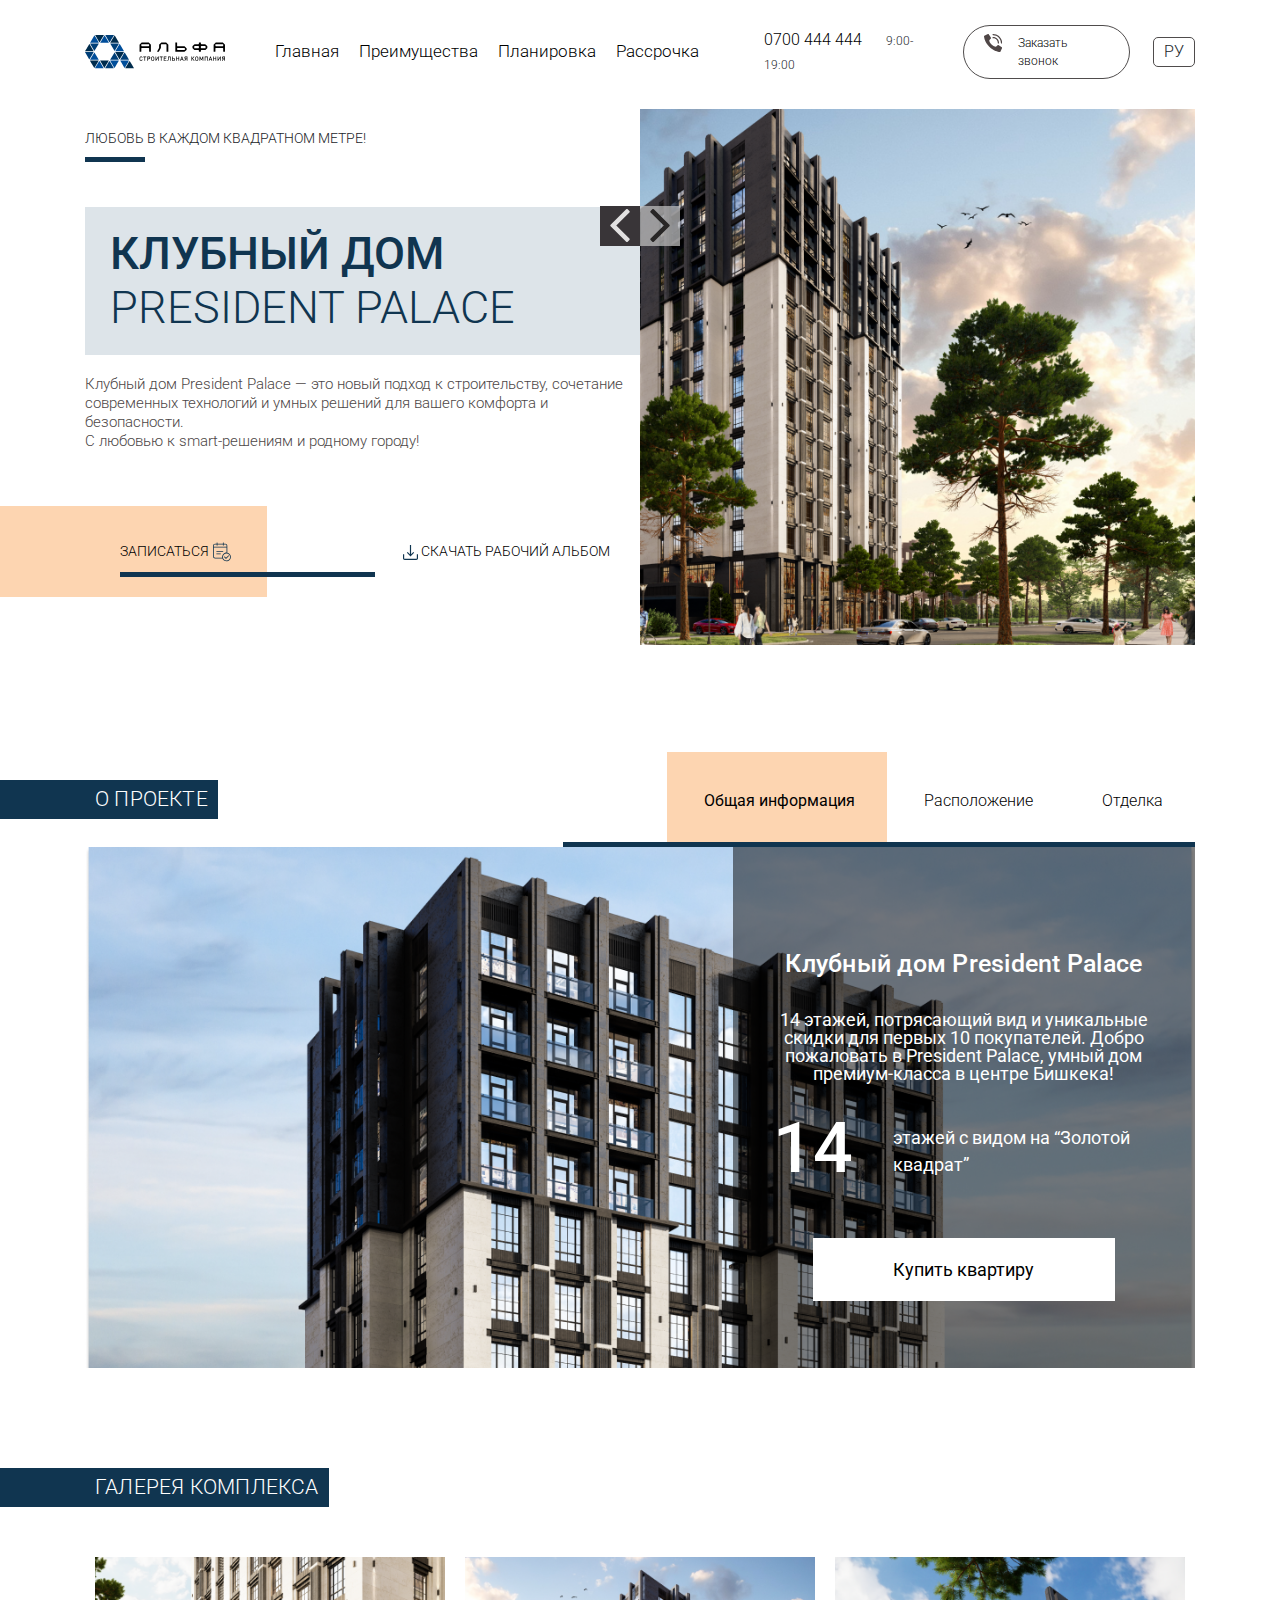
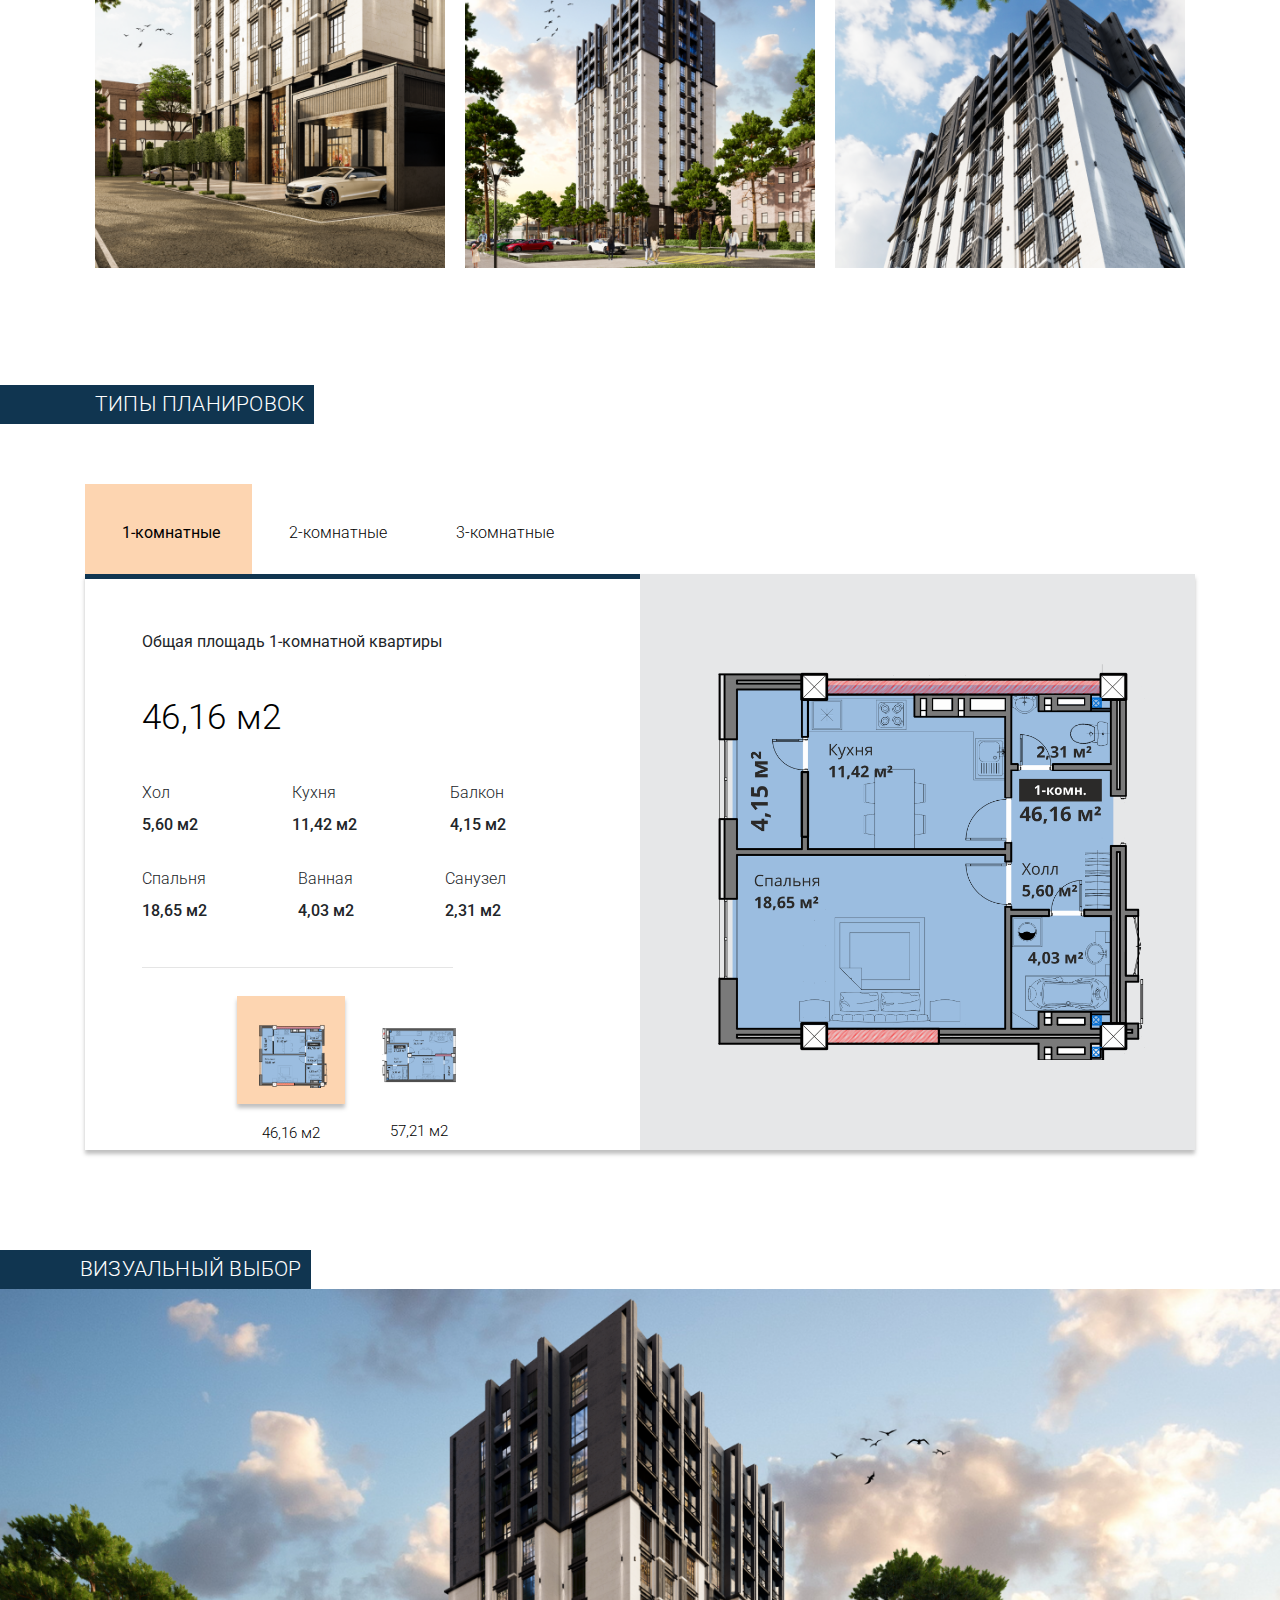
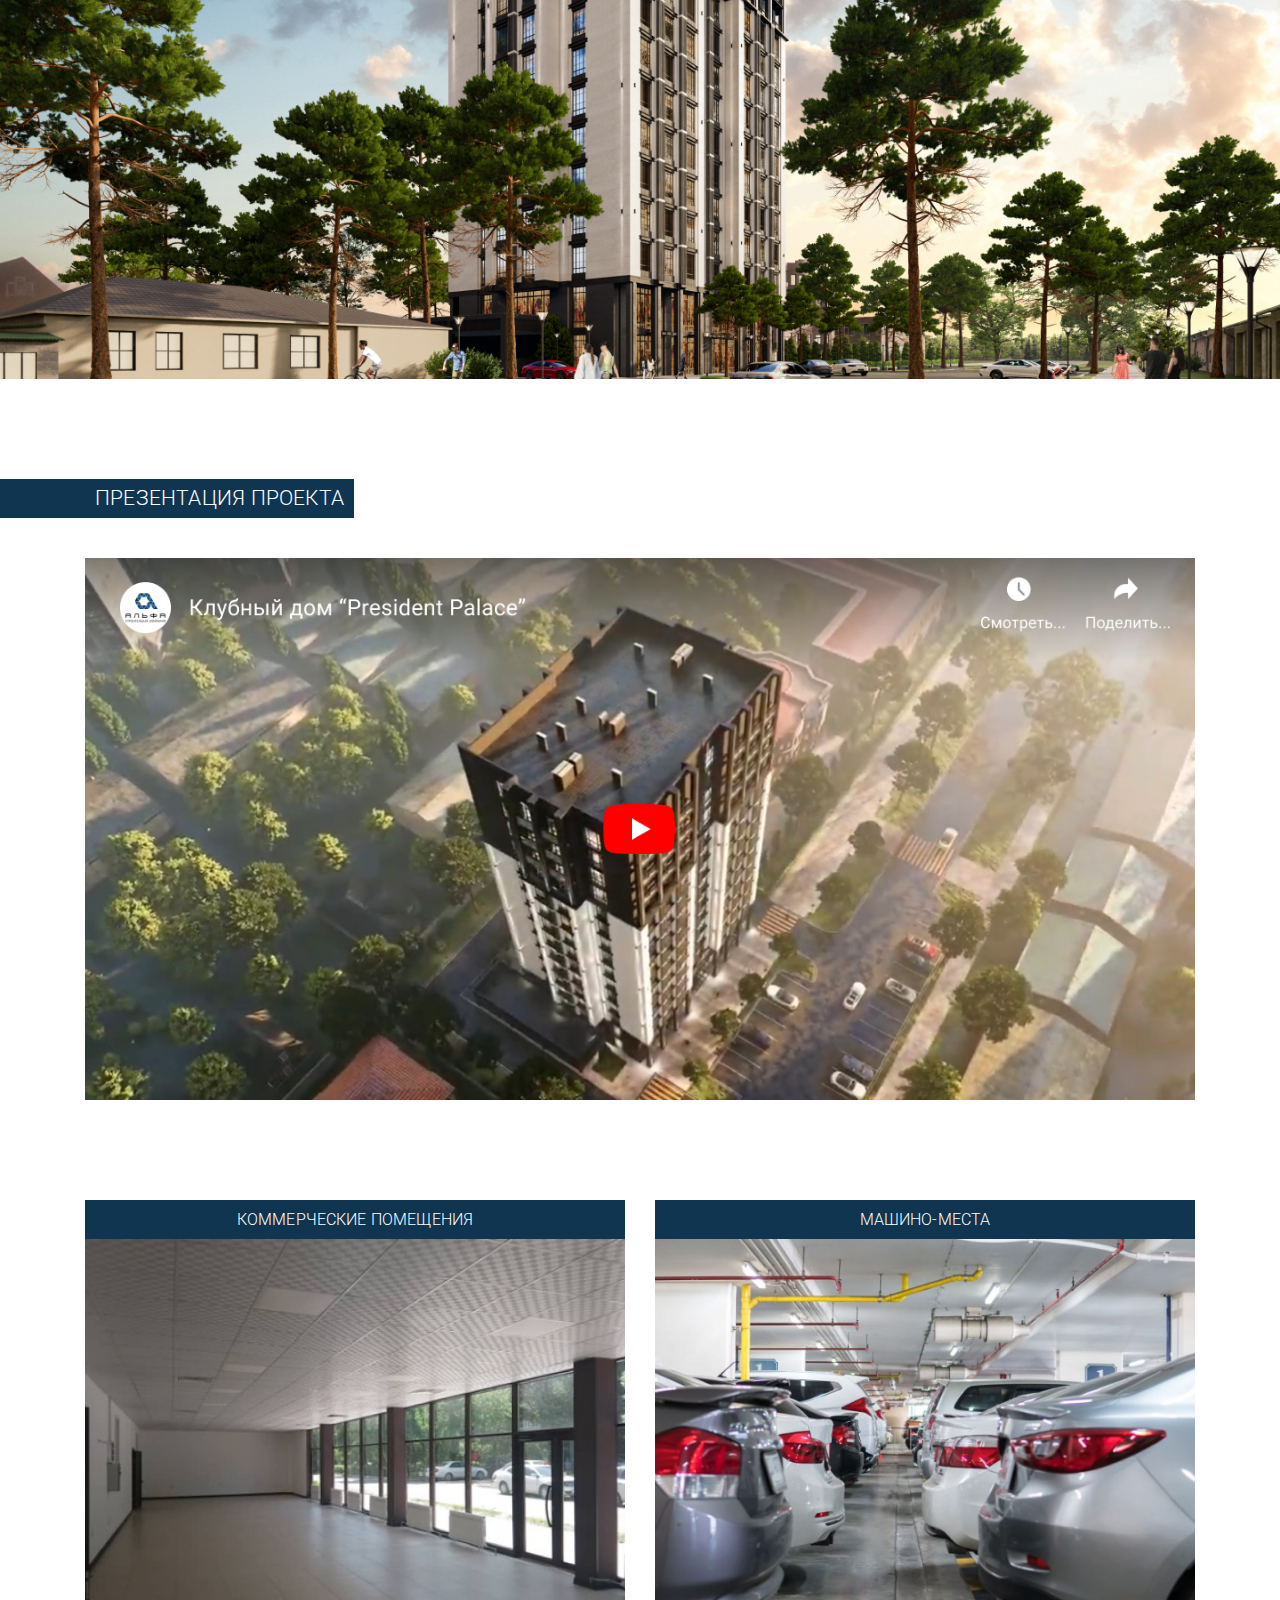
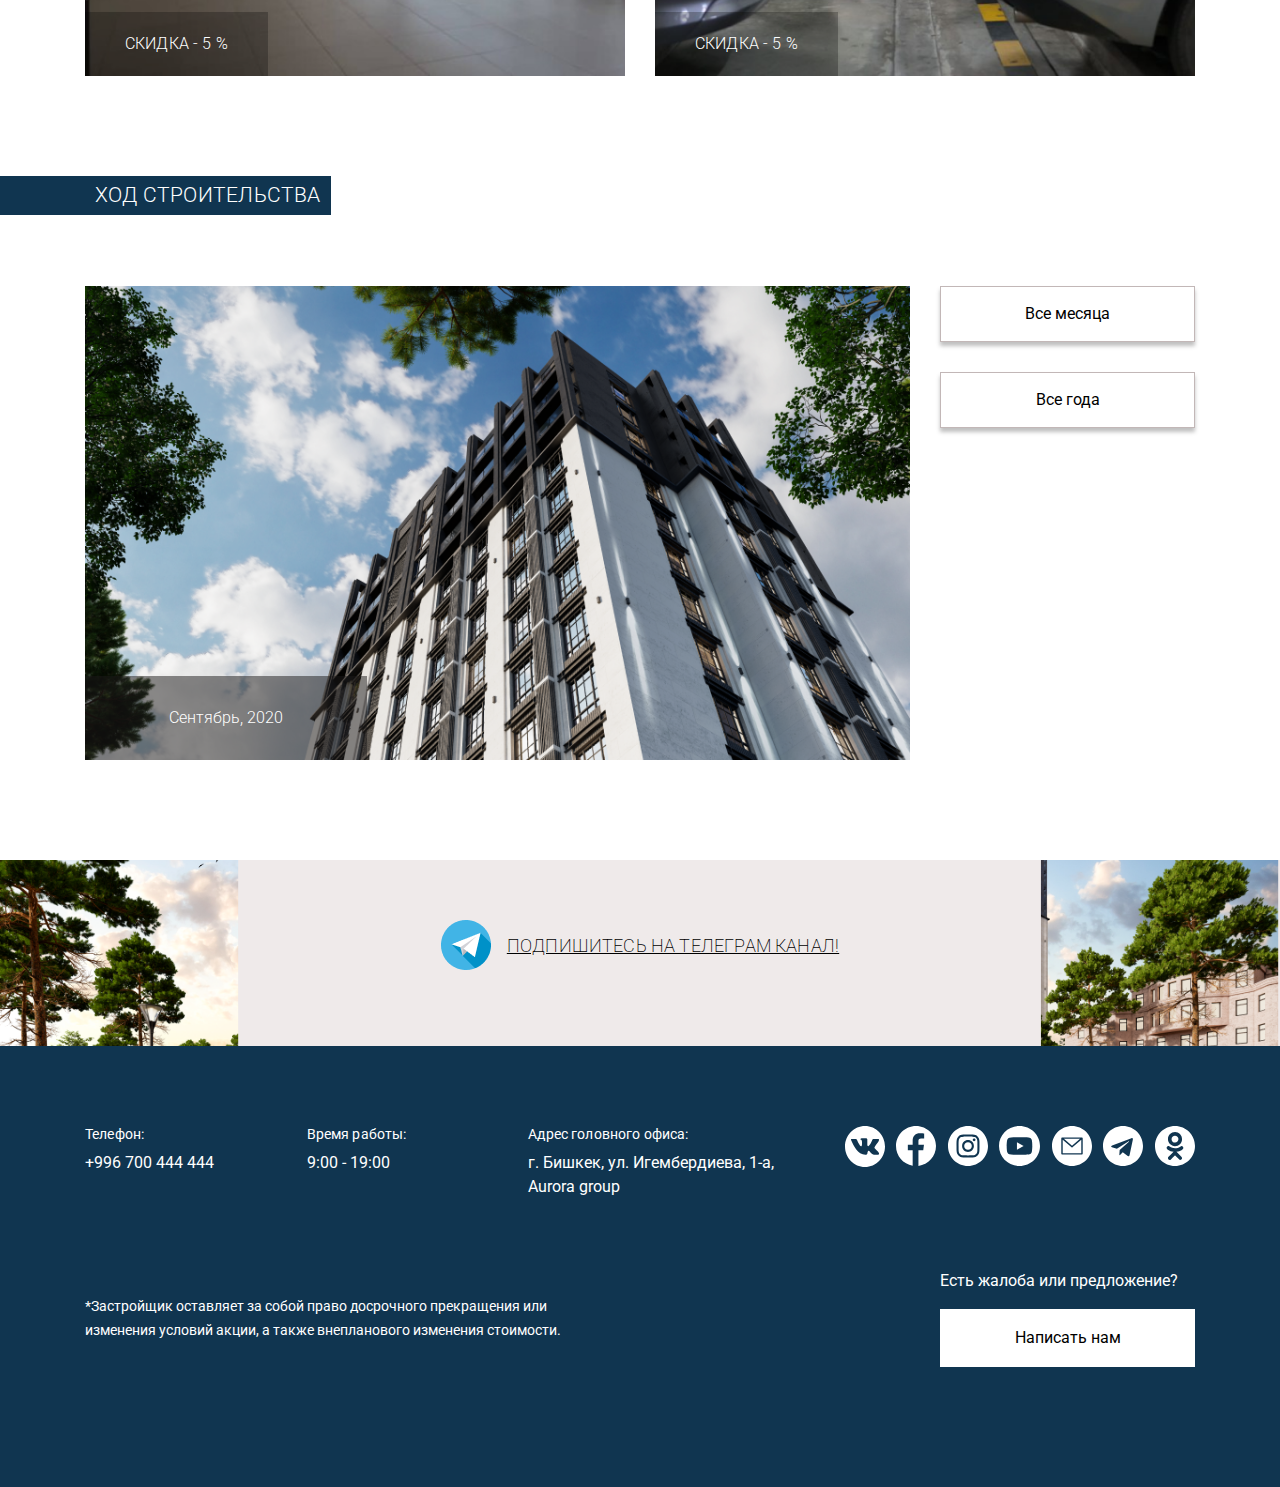
==== commit 850841ad: "layout process" ====
--- a/index.html
+++ b/index.html
@@ -13,12 +13,12 @@
     <link rel="stylesheet" href="css/slick-theme.css">
     <link rel="stylesheet" href="css/magnific-popup.css">
     <link rel="stylesheet" href="css/responsive.css">
+    <link rel="stylesheet" href="css/jquery.qtip.css" />
     <link href="https://fonts.googleapis.com/css2?family=Roboto:ital,wght@0,100;0,300;0,400;0,500;0,700;0,900;1,100;1,300;1,400;1,500;1,700;1,900&display=swap" rel="stylesheet">
 
 </head>
 
 <body id="header">
-
     <!-- header -->
     <header class="header">
         <div class="container">
@@ -45,7 +45,7 @@
                         <span class="header__time--hour">9:00-19:00</span>
                     </div>
                     <div class="header__callback">
-                        <a href="#" class="b24-web-form-popup-btn-7"> Заказать звонок</a>
+                        <a href="#" data-toggle="modal" data-target="#exampleModalCenter"> Заказать звонок</a>
                     </div>
                     <div class="header__language">
                         РУ
@@ -56,7 +56,28 @@
     </header>
     <!-- header -->
 
-
+    <!-- Modal -->
+    <div class="modal fade" id="exampleModalCenter" tabindex="-1" role="dialog" aria-labelledby="exampleModalCenterTitle" aria-hidden="true">
+        <div class="modal-dialog modal-dialog-centered" role="document">
+            <div class="modal-content">
+                <div class="modal-header">
+                    <h5 class="modal-title" id="exampleModalLongTitle">Обратная связь </h5>
+                    <button type="button" class="close" data-dismiss="modal" aria-label="Close">
+            <span aria-hidden="true">&times;</span>
+          </button>
+                </div>
+                <div class="modal-body">
+                    <form action="#">
+                        <div class="d-flex justify-content-center">
+                            <input type="text" class="callback__form--input" placeholder="Ваше имя" required>
+                            <input type="text" id="phone" class="callback__form--input" placeholder="+996(999)999-999" required>
+                        </div>
+                        <input type="submit" class="callback__form--btn" value="Отправить">
+                    </form>
+                </div>
+            </div>
+        </div>
+    </div>
     <!-- slider -->
     <section class="slider">
         <div class="container">
@@ -66,11 +87,11 @@
                         <h6>Любовь в каждом квадратном метре!</h6>
                     </div>
                     <div class="slide__title">
-                        <h1 class="slide__title--bold">Жилой Дом </h1>
+                        <h1 class="slide__title--bold">Клубный дом </h1>
                         <h1 class="slide__title--regular"> President Palace</h1>
                     </div>
                     <div class="slide__desc">
-                        <p>Жилой дом President Palace — это новый подход к строительству, сочетание современных технологий и умных решений для вашего комфорта и безопасности. <br> С любовью к smart-решениям и родному городу!</p>
+                        <p>Клубный дом President Palace — это новый подход к строительству, сочетание современных технологий и умных решений для вашего комфорта и безопасности. <br> С любовью к smart-решениям и родному городу!</p>
                     </div>
                     <div class="slide__button d-flex justify-content-between align-items-center">
                         <a href="#" class="slide__button--signup b24-web-form-popup-btn-7">Записаться <img src="img/sign_icon.svg" alt=""></a>
@@ -78,14 +99,20 @@
                     </div>
                 </div>
                 <div class="col-lg-6">
-                    <img src="img/slider_bg.png " alt=" " class="w-100 ">
+                    <div class="ban__sl">
+                        <div>
+                            <img src="img/slider_bg.png " alt=" " class="w-100 ">
+                        </div>
+                        <div>
+                            <img src="img/slider_bg.png " alt=" " class="w-100 ">
+                        </div>
+                    </div>
                 </div>
             </div>
         </div>
     </section>
 
     <!-- slider -->
-
 
     <!-- about -->
     <section class="about" id="about">
@@ -112,7 +139,7 @@
                 <div class="tab-pane fade show active" id="pills-home" role="tabpanel" aria-labelledby="pills-home-tab">
                     <div class="tabs__content--info">
                         <div class="offset-lg-7 col-lg-5 tabs__content--infobg">
-                            <h1>Жилой дом President Palace</h1>
+                            <h1>Клубный дом President Palace</h1>
                             <div class="tabs__content--desc">
                                 14 этажей, потрясающий вид и уникальные скидки для первых 10 покупателей. Добро пожаловать в President Palace, умный дом премиум-класса в центре Бишкека!
                             </div>
@@ -120,10 +147,10 @@
                                 <div class="tabs__content--number">14</div>
                                 <p class="mb-0">этажей с видом на “Золотой квадрат”</p>
                             </div>
-                            <div class="d-flex align-items-end tabs__content--quantity justify-content-between">
+                            <!-- <div class="d-flex align-items-end tabs__content--quantity justify-content-between">
                                 <div class="tabs__content--number">2</div>
                                 <p class="mb-0 mr-2">этажа бизнес-пространства</p>
-                            </div>
+                            </div> -->
                             <div class="tabs__content--btn">
                                 <a href="#about" class="b24-web-form-popup-btn-7">Купить квартиру</a>
                             </div>
@@ -141,7 +168,6 @@
     </section>
 
     <!-- about -->
-
 
     <!-- gallery -->
     <section class="gallery">
@@ -166,17 +192,11 @@
                         <img src="img/gal3.png" alt="3">
                     </a>
                 </div>
-                <div class="gallery__block">
-                    <a href="img/gal1.png" class="popup-link popup">
-                        <img src="img/gal1.png" alt="4">
-                    </a>
-                </div>
             </div>
         </div>
     </section>
 
     <!-- gallery -->
-
 
     <!-- layout -->
     <section class="layout" id="layout">
@@ -201,7 +221,7 @@
                     <div class="tab-content">
                         <div id="room_1_2" class="tab-pane in active">
                             <div class="row no-gutters layout__room">
-                                <div class="col-lg-7">
+                                <div class="col-lg-6">
                                     <div class="layout__room--desc">
                                         Общая площадь 1-комнатной квартиры
                                         <div class="layout__room--number">
@@ -216,9 +236,7 @@
                                             </li>
                                             <li>
                                                 <p>Балкон</p> <span> 4,15 м2</span> </li>
-                                            <li>
-                                                <p>Гостиная</p> <span> ---- м2</span>
-                                            </li>
+
                                         </ul>
                                         <ul class="layout__room--square d-flex justify-content-between">
                                             <li>
@@ -230,14 +248,11 @@
                                             <li>
                                                 <p>Санузел</p> <span>2,31 м2</span>
                                             </li>
-                                            <li>
-                                                <p>Лоджия</p> <span>---- м2</span>
-                                            </li>
                                         </ul>
                                         <hr>
                                     </div>
                                 </div>
-                                <div class="col-lg-5">
+                                <div class="col-lg-6">
                                     <div class="d-flex align-items-center layout__room--img">
                                         <a href="img/layout_1_2.png" class="image-popup-vertical-fit">
                                             <img src="img/layout_1_2.png" alt="" class="w-100">
@@ -248,7 +263,7 @@
                         </div>
                         <div id="room_1_1" class="tab-pane fade">
                             <div class="row no-gutters layout__room">
-                                <div class="col-lg-7">
+                                <div class="col-lg-6">
                                     <div class="layout__room--desc">
                                         Общая площадь 1-комнатной квартиры
                                         <div class="layout__room--number">
@@ -259,9 +274,6 @@
                                                 <p>Хол</p> <span> 8,29 м2</span>
                                             </li>
                                             <li>
-                                                <p>Кухня</p> <span> ---- м2</span>
-                                            </li>
-                                            <li>
                                                 <p>Балкон</p> <span> 3,81 м2</span> </li>
                                             <li>
                                                 <p>Гостиная</p> <span> 24,58 м2</span>
@@ -274,17 +286,11 @@
                                             <li>
                                                 <p>Ванная</p> <span>5,18 м2</span>
                                             </li>
-                                            <li>
-                                                <p>Санузел</p> <span>---- м2</span>
-                                            </li>
-                                            <li>
-                                                <p>Лоджия</p> <span>---- м2</span>
-                                            </li>
                                         </ul>
                                         <hr>
                                     </div>
                                 </div>
-                                <div class="col-lg-5">
+                                <div class="col-lg-6">
                                     <div class="d-flex align-items-center layout__room--img">
                                         <a href="img/layout_1_1.png" class="image-popup-vertical-fit">
                                             <img src="img/layout_1_1.png" alt="" class="w-100">
@@ -316,7 +322,7 @@
                     <div class="tab-content">
                         <div id="room_2_1" class="tab-pane in active">
                             <div class="row no-gutters layout__room">
-                                <div class="col-lg-7">
+                                <div class="col-lg-6">
                                     <div class="layout__room--desc">
                                         Общая площадь 2-комнатной квартиры
                                         <div class="layout__room--number">
@@ -345,14 +351,11 @@
                                             <li>
                                                 <p>Санузел</p> <span>2,20 м2</span>
                                             </li>
-                                            <li>
-                                                <p>Лоджия</p> <span>---- м2</span>
-                                            </li>
                                         </ul>
                                         <hr>
                                     </div>
                                 </div>
-                                <div class="col-lg-5">
+                                <div class="col-lg-6">
                                     <div class="d-flex align-items-center layout__room--img">
                                         <a href="img/layout2_1.png" class="image-popup-vertical-fit">
                                             <img src="img/layout2_1.png" alt="" class="w-100">
@@ -363,7 +366,7 @@
                         </div>
                         <div id="room_2_2" class="tab-pane fade">
                             <div class="row no-gutters layout__room">
-                                <div class="col-lg-7">
+                                <div class="col-lg-6">
                                     <div class="layout__room--desc">
                                         Общая площадь 2-комнатной квартиры
                                         <div class="layout__room--number">
@@ -392,14 +395,11 @@
                                             <li>
                                                 <p>Санузел</p> <span>2,20 м2</span>
                                             </li>
-                                            <li>
-                                                <p>Лоджия</p> <span>---- м2</span>
-                                            </li>
                                         </ul>
                                         <hr>
                                     </div>
                                 </div>
-                                <div class="col-lg-5">
+                                <div class="col-lg-6">
                                     <div class="d-flex align-items-center layout__room--img">
                                         <a href="img/layout2_2.png" class="image-popup-vertical-fit">
                                             <img src="img/layout2_2.png" alt="" class="w-100">
@@ -429,7 +429,7 @@
                     <div class="tab-content">
                         <div id="room_3_1" class="tab-pane in active">
                             <div class="row no-gutters layout__room">
-                                <div class="col-lg-7">
+                                <div class="col-lg-6">
                                     <div class="layout__room--desc">
                                         Общая площадь 2-комнатной квартиры
                                         <div class="layout__room--number">
@@ -465,7 +465,7 @@
                                         <hr>
                                     </div>
                                 </div>
-                                <div class="col-lg-5">
+                                <div class="col-lg-6">
                                     <div class="d-flex align-items-center layout__room--img">
                                         <a href="img/layout3_2.png" class="image-popup-vertical-fit">
                                             <img src="img/layout3_2.png" alt="" class="w-100">
@@ -476,7 +476,7 @@
                         </div>
                         <div id="room_3_2" class="tab-pane fade">
                             <div class="row no-gutters layout__room">
-                                <div class="col-lg-7">
+                                <div class="col-lg-6">
                                     <div class="layout__room--desc">
                                         Общая площадь 2-комнатной квартиры
                                         <div class="layout__room--number">
@@ -512,7 +512,7 @@
                                         <hr>
                                     </div>
                                 </div>
-                                <div class="col-lg-5">
+                                <div class="col-lg-6">
                                     <div class="d-flex align-items-center layout__room--img">
                                         <a href="img/layout3_1.png" class="image-popup-vertical-fit">
                                             <img src="img/layout3_1.png" alt="" class="w-100">
@@ -542,15 +542,104 @@
     </section>
     <!-- layout -->
 
-
     <!-- visual -->
-    <section class="visaul">
-        <div class="container">
-            <div class="all__heading">
-                визуальный выбор
-            </div>
-        </div>
-        <img src="img/visual.png" alt="" class="w-100">
+    <section id="plan-block" class="plan-block layout pt-0">
+        <div class="container">
+            <article class="plan-title">
+                <div class="row justify-content-between">
+                    <div class="all__heading">
+                        визуальный выбор
+                    </div>
+
+                    <div class="col-lg-3">
+                        <p class="pl-title"> <a href="#" class="back-bt">Назад</a></p>
+                    </div>
+
+            </article>
+            </div>
+        </div>
+
+        <!--Корпуса -->
+        <article id="plan-main" class="plan"><img src="img/plan/plan_main.png" id="plan-main" alt="" usemap="#plan_map" /><map name="plan_map">
+        <area shape="poly" id="3_11float" data-title="3 этаж" data-plan="#plan-3" coords="503, 676, 504, 634, 710, 615, 878, 655, 877, 687, 710, 660"/>
+        <area shape="poly" id="3_11float" data-title="4 этаж" data-plan="#plan-3" coords="504, 633, 504, 594, 709, 570, 879, 622, 877, 653, 710, 614"/>
+        <area shape="poly" id="3_11float" data-title="5 этаж" data-plan="#plan-3" coords="504, 592, 503, 554, 712, 526, 878, 586, 878, 622, 709, 569"/>
+        <area shape="poly" id="3_11float" data-title="6 этаж" data-plan="#plan-3" coords="505, 553, 504, 513, 710, 479, 878, 552, 877, 585, 710, 525"/>
+        <area shape="poly" id="3_11float" data-title="7 этаж" data-plan="#plan-3" coords="504, 512, 503, 467, 709, 433, 879, 519, 878, 551, 709, 478"/>
+        <area shape="poly" id="3_11float" data-title="8 этаж" data-plan="#plan-3" coords="502, 467, 502, 424, 709, 385, 881, 486, 879, 519, 708, 431"/>   
+        <area shape="poly" id="3_11float" data-title="9 этаж" data-plan="#plan-3" coords="501, 423, 502, 384, 710, 336, 884, 456, 882, 485, 709, 384"/>   
+        <area shape="poly" id="3_11float" data-title="10 этаж" data-plan="#plan-3" coords="502, 380, 503, 350, 709, 291, 882, 424, 885, 453, 710, 335"/>   
+        <area shape="poly" id="3_11float" data-title="11 этаж" data-plan="#plan-3" coords="502, 350, 504, 309, 610, 263, 629, 271, 706, 235, 885, 394, 884, 422, 710, 290"/>   
+        <area shape="poly" id="12_13float" data-title="12 этаж" data-plan="#plan-12" coords="505, 307, 506, 272, 605, 225, 629, 234, 698, 190, 880, 356, 880, 386, 708, 236, 630, 271, 609, 261"/>  
+        <area shape="poly" id="12_13float" data-title="13 этаж" data-plan="#plan-12" coords="504, 271, 509, 227, 608, 182, 632, 188, 703, 150, 882, 321, 880, 354, 699, 190, 630, 235, 603, 226"/>  
+        <area shape="poly" id="14float" data-title="14 этаж" data-plan="#plan-14" coords="508, 226, 509, 187, 605, 135, 630, 144, 702, 101, 880, 289, 880, 320, 702, 151, 633, 187, 608, 182"/>  
+        <!-- <area shape="poly" id="15float" data-title="15 этаж" data-plan="#plan-15" coords="507, 185, 505, 166, 545, 135, 545, 103, 610, 57, 628, 69, 711, 11, 794, 125, 792, 153, 814, 180, 830, 173, 882, 241, 880, 286, 700, 101, 629, 144, 604, 133"/>   -->
+    </map>
+
+        </article>
+
+
+
+
+        <!--3-11 этаж -->
+
+
+        <article id="plan-3" style="display: none;" data-back="#plan-main" class="plan ">
+            <img src="img/plan/blog_1/stage_1.jpg" id="plan-image-d21" alt="" usemap="#plan_map-d21" />
+            <map name="plan_map-d21">
+       <area shape="poly" data-title="1-ком.кв(54,84м2 улучшенная планировка)" href="img/plan/blog_1/apartments/54,84.jpg" coords="723, 405, 722, 361, 797, 360, 800, 331, 963, 336, 966, 90, 446, 88, 447, 148, 446, 408" class="cplan html5lightbox"/>
+        <area shape="poly" data-title="1-ком.кв(41,92м2)" href="img/plan/blog_1/apartments/41,92.jpg" coords="1122, 87, 1472, 88, 1472, 151, 1478, 153, 1475, 414, 1199, 409, 1200, 363, 1124, 364" class="cplan html5lightbox"/>
+        <area shape="poly" data-title="1-ком.кв(43,64м2)" href="img/plan/blog_1/apartments/43,64.jpg" coords="446, 406, 447, 663, 452, 666, 452, 735, 792, 735, 794, 406" class="cplan html5lightbox"/>
+        <area shape="poly" data-title="1-ком.кв(44,02м2)" href="img/plan/blog_1/apartments/44,02.jpg" coords="794, 405, 1133, 408, 1131, 736, 792, 736" class="cplan html5lightbox"/>
+        <area shape="poly" data-title="1-ком.кв(43,64м2)" href="img/plan/blog_1/apartments/43,64.jpg" coords="1133, 409, 1476, 411, 1473, 736, 1133, 736" class="cplan html5lightbox"/>
+        </map>
+        </article>
+        <!--3-11 этаж -->
+
+        <!--12-13 этаж-->
+
+
+        <article id="plan-12" style="display: none;" data-back="#plan-main" class="plan">
+            <img src="img/plan/blog_1/stage_2.jpg" id="plan-image-12" alt="" usemap="#plan_map-12n" />
+            <map name="plan_map-12n">
+                   <area shape="poly" data-title="1-ком.кв(54,84м2 улучшенная планировка)" href="img/plan/blog_1/apartments/54,84.jpg" coords="723, 405, 722, 361, 797, 360, 800, 331, 963, 336, 966, 90, 446, 88, 447, 148, 446, 408" class="cplan html5lightbox"/>
+                    <area shape="poly" data-title="1-ком.кв(41,92м2)" href="img/plan/blog_1/apartments/41,92.jpg" coords="1122, 87, 1472, 88, 1472, 151, 1478, 153, 1475, 414, 1199, 409, 1200, 363, 1124, 364" class="cplan html5lightbox"/>
+                    <area shape="poly" data-title="1-ком.кв(43,64м2)" href="img/plan/blog_1/apartments/43,64.jpg" coords="446, 406, 447, 663, 452, 666, 452, 735, 792, 735, 794, 406" class="cplan html5lightbox"/>
+                    <area shape="poly" data-title="1-ком.кв(44,02м2)" href="img/plan/blog_1/apartments/44,02.jpg" coords="794, 405, 1133, 408, 1131, 736, 792, 736" class="cplan html5lightbox"/>
+                    <area shape="poly" data-title="1-ком.кв(43,64м2)" href="img/plan/blog_1/apartments/43,64.jpg" coords="1133, 409, 1476, 411, 1473, 736, 1133, 736" class="cplan html5lightbox"/>
+                    </map>
+        </article>
+        <!--12-13 этаж-->
+
+
+        <!--14 этаж-->
+
+
+        <article id="plan-14" style="display: none;" data-back="#plan-5" class="plan">
+            <img src="img/plan/blog_2/stage_2.jpg" id="plan-image-8" alt="" usemap="#plan_map-52" />
+            <map name="plan_map-52">
+                    <area shape="poly" data-title="3-ком.кв(80,53м2 улучшенная планировка)" href="img/plan/blog_2/apartments/80,53.jpg" coords="3, 541, 4, 238, 251, 239, 248, 355, 204, 355, 203, 391, 88, 393, 88, 542" class="cplan html5lightbox"/>
+                    <area shape="poly" data-title="1-ком.кв(44,02м2)" href="img/plan/blog_2/apartments/44,02.jpg" coords="88, 541, 248, 540, 246, 388, 88, 391" class="cplan html5lightbox"/>
+                    <area shape="poly" data-title="1-ком.кв(44,02м2)" href="img/plan/blog_2/apartments/44,02.jpg" coords="245, 387, 406, 389, 403, 540, 245, 542" class="cplan html5lightbox"/>
+                    <area shape="poly" data-title="2-ком.кв(66,00м2)" href="img/plan/blog_2/apartments/66,00.jpg" coords="325, 387, 324, 237, 485, 240, 481, 540, 403, 539, 404, 388" class="cplan html5lightbox"/>
+                    <area shape="poly" data-title="3-ком.кв(81,29м2 улучшенная планировка)" href="img/plan/blog_2/apartments/81,29.jpg" coords="480, 540, 485, 239, 725, 240, 722, 352, 679, 351, 678, 390, 561, 391, 562, 542" class="cplan html5lightbox"/>
+                    <area shape="poly" data-title="1-ком.кв(44,02м2)" href="img/plan/blog_2/apartments/44,02.jpg" coords="563, 540, 722, 542, 722, 389, 560, 390" class="cplan html5lightbox"/>
+                    <area shape="poly" data-title="1-ком.кв(44,02м2)" href="img/plan/blog_2/apartments/44,02.jpg" coords="724, 541, 881, 540, 881, 540, 881, 540, 880, 391, 879, 390, 722, 390" class="cplan html5lightbox"/>
+                      <area shape="poly" data-title="2-ком.кв(65,27м2)" href="img/plan/blog_2/apartments/65,27.jpg" coords="800, 391, 799, 238, 965, 239, 961, 541, 880, 541, 880, 387" class="cplan html5lightbox"/>
+                    <area shape="poly" data-title="3-ком.кв(80,53м2 улучшенная планировка)" href="img/plan/blog_2/apartments/80,53.jpg" coords="965, 239, 961, 540, 1044, 541, 1044, 391, 1158, 391, 1158, 352, 1203, 353, 1204, 239" class="cplan html5lightbox"/>
+                    <area shape="poly" data-title="1-ком.кв(44,02м2)" href="img/plan/blog_2/apartments/44,02.jpg" coords="1044, 541, 1204, 542, 1203, 390, 1044, 391" class="cplan html5lightbox"/>
+                    <area shape="poly" data-title="1-ком.кв(44,02м2)" href="img/plan/blog_2/apartments/44,02.jpg" coords="1210, 540, 1362, 541, 1362, 389, 1203, 389, 1202, 540" class="cplan html5lightbox"/>
+                    <area shape="poly" data-title="2-ком.кв(66,00м2)" href="img/plan/blog_2/apartments/66,00.jpg" coords="1439, 540, 1440, 238, 1279, 239, 1280, 389, 1361, 389, 1360, 540" class="cplan html5lightbox"/>
+                    <area shape="poly" data-title="3-ком.кв(81,29м2 улучшенная планировка)" href="img/plan/blog_2/apartments/81,29.jpg" coords="1439, 541, 1519, 540, 1518, 391, 1635, 391, 1636, 355, 1676, 353, 1679, 237, 1440, 237" class="cplan html5lightbox"/>
+                    <area shape="poly" data-title="1-ком.кв(44,02м2)" href="img/plan/blog_2/apartments/44,02.jpg" coords="1677, 540, 1676, 390, 1519, 391, 1519, 542" class="cplan html5lightbox"/>
+                    <area shape="poly" data-title="1-ком.кв(44,02м2)" href="img/plan/blog_2/apartments/44,02.jpg" coords="1677, 539, 1835, 541, 1836, 390, 1675, 390" class="cplan html5lightbox"/>
+                    <area shape="poly" data-title="2-ком.кв(65,27м2)" href="img/plan/blog_2/apartments/65,27.jpg" coords="1835, 540, 1916, 541, 1917, 237, 1752, 239, 1754, 390, 1837, 391" class="cplan html5lightbox"/>
+            
+            
+                            </map>
+        </article>
+        <!--14 этаж-->
+
     </section>
     <!-- visual -->
 
@@ -571,7 +660,7 @@
                     <div class="project__block--img">
                         <img src="img/project_1.png" alt="" class="w-100 mt-0">
                         <div class="project__block--sale">
-                            скидка 5 %
+                            скидка - 5 %
                         </div>
                     </div>
 
@@ -581,7 +670,7 @@
                     <div class="project__block--img">
                         <img src="img/project_2.png" alt="" class="w-100 mt-0">
                         <div class="project__block--sale">
-                            скидка 5 %
+                            скидка - 5 %
                         </div>
                     </div>
                 </div>
@@ -593,7 +682,7 @@
 
 
     <!-- build -->
-    <section class="build">
+    <section class="build" id="build">
         <div class="container">
             <div class="all__heading">
                 ход строительства
@@ -608,8 +697,8 @@
                     </div>
                 </div>
                 <div class="col-lg-3 build__block--filter">
-                    <a href="#">Все месяца</a>
-                    <a href="#">Все года</a>
+                    <a href="#build">Все месяца</a>
+                    <a href="#build">Все года</a>
                 </div>
             </div>
         </div>
@@ -628,14 +717,36 @@
                             <p>Подпишитесь на телеграм канал!</p>
                         </a>
                     </div>
-                    <div class="callback__form  justify-content-center">
-                        <form action="#">
+                    <div class="callback__form  justify-content-center mt-3">
+                        <script id="bx24_form_inline" data-skip-moving="true">
+                            (function(w, d, u, b) {
+                                w['Bitrix24FormObject'] = b;
+                                w[b] = w[b] || function() {
+                                    arguments[0].ref = u;
+                                    (w[b].forms = w[b].forms || []).push(arguments[0])
+                                };
+                                if (w[b]['forms']) return;
+                                var s = d.createElement('script');
+                                s.async = 1;
+                                s.src = u + '?' + (1 * new Date());
+                                var h = d.getElementsByTagName('script')[0];
+                                h.parentNode.insertBefore(s, h);
+                            })(window, document, 'https://sk-alfa.bitrix24.ru/bitrix/js/crm/form_loader.js', 'b24form');
+
+                            b24form({
+                                "id": "15",
+                                "lang": "ru",
+                                "sec": "hnnx6q",
+                                "type": "inline"
+                            });
+                        </script>
+                        <!-- <form action="#">
                             <div class="d-flex justify-content-center">
                                 <input type="text" class="callback__form--input" placeholder="Ваше имя" required>
-                                <input type="text" class="callback__form--input" placeholder="Ваш e-mail" required>
-                            </div>
-                            <input type="submit" class="callback__form--btn" value="Подписаться на обновления">
-                        </form>
+                                <input type="text" id="phone_1" class="callback__form--input" placeholder="+996(999)999-999" required>
+                            </div>
+                            <input type="submit" class="callback__form--btn" value="Отправить">
+                        </form> -->
                     </div>
                 </div>
             </div>
@@ -654,7 +765,7 @@
                 </div>
                 <div class="col-lg-2">
                     <h6>Время работы:</h6>
-                    <p>9:00 - 18:00</p>
+                    <p>9:00 - 19:00</p>
                 </div>
                 <div class="col-lg-3">
                     <h6>Адрес головного офиса:</h6>
@@ -719,7 +830,12 @@
     <script src="js/bootstrap.js"></script>
     <script src="js/jquery.magnific-popup.min.js"></script>
     <script src="js/slick.js"></script>
+    <script src="js/jquery.maskedinput.min.js"></script>
     <script src="js/custom.js"></script>
+    <script src="js/libs/jquery.rwdImageMaps.min.js"></script>
+    <script src="js/libs/jquery.maphilight.min.js"></script>
+    <script src="js/libs/jquery.qtip.js"></script>
+    <script src="js/libs/plan.js"></script>
     <!-- WhatsHelp.io widget -->
     <script type="text/javascript">
         (function() {
@@ -744,15 +860,7 @@
         })();
     </script>
     <!-- /WhatsHelp.io widget -->
-    <script>
-        (function(w, d, u) {
-            var s = d.createElement('script');
-            s.async = true;
-            s.src = u + '?' + (Date.now() / 60000 | 0);
-            var h = d.getElementsByTagName('script')[0];
-            h.parentNode.insertBefore(s, h);
-        })(window, document, 'https://cdn-ru.bitrix24.ru/b14285266/crm/site_button/loader_1_f226v8.js');
-    </script>
+
     <script id="bx24_form_button" data-skip-moving="true">
         (function(w, d, u, b) {
             w['Bitrix24FormObject'] = b;
@@ -776,7 +884,12 @@
             "click": ""
         });
     </script>
-
+    <script>
+        $(function() {
+            $("#phone").mask("+996(888)888-888");
+            $("#phone_1").mask("+996(888)888-888");
+        });
+    </script>
 </body>
 
 </html>--- a/css/custom.css
+++ b/css/custom.css
@@ -275,7 +275,7 @@
 }
 
 a.slide__button--signup:hover::after {
-    width: 150px;
+    width: 495px;
     transition: .5s;
     -webkit-transition: .5s;
     -moz-transition: .5s;
@@ -313,6 +313,67 @@
     margin-right: 30px;
 }
 
+.ban__sl .slick-prev:before {
+    content: '';
+    background-image: url('../img/prev_white.svg');
+    background-size: 50%;
+    display: block;
+    position: relative;
+    margin-left: 45px;
+    padding: 6px 10px;
+    background-color: #393538;
+    opacity: 1;
+}
+
+.ban__sl .slick-prev:hover:before {
+    background-image: url('../img/prev.svg');
+    background-color: rgba(196, 196, 196, 0.7);
+    transition: .4s;
+    -webkit-transition: .4s;
+    -moz-transition: .4s;
+    -ms-transition: .4s;
+    -o-transition: .4s;
+}
+
+.ban__sl .slick-prev,
+.ban__sl .slick-next {
+    top: 21%;
+}
+
+.ban__sl .slick-next:before {
+    content: '';
+    background-image: url('../img/next.svg');
+    background-size: 50%;
+    display: block;
+    position: relative;
+    padding: 6px 10px;
+    background-color: rgba(196, 196, 196, 0.7);
+    opacity: 1;
+}
+
+.ban__sl .slick-next:hover:before {
+    background-image: url('../img/next_white.svg');
+    background-color: #393538;
+    transition: .4s;
+    -webkit-transition: .4s;
+    -moz-transition: .4s;
+    -ms-transition: .4s;
+    -o-transition: .4s;
+}
+
+.ban__sl .slick-prev {
+    left: -85px;
+}
+
+.ban__sl .slick-next {
+    left: 0;
+}
+
+.maphilighted {
+    width: 100%!important;
+    background-repeat: no-repeat;
+}
+
 
 /* slide */
 
@@ -562,8 +623,12 @@
 }
 
 .layout__room--square {
-    margin-right: 130px;
+    margin-right: 80px;
     margin-top: 30px;
+}
+
+img.mfp-img {
+    background-color: #fff;
 }
 
 .layout__room--square p {
@@ -789,6 +854,16 @@
     font-weight: 500;
 }
 
+.modal-body .callback__form--input {
+    margin: 10px 10px 24px 10px;
+    padding: 17px 32px;
+    width: 100%;
+    border: 0;
+    background: #FFFFFF;
+    box-shadow: 4px 4px 4px rgba(0, 0, 0, 0.25);
+    border: 1px solid rgba(0, 0, 0, 0.25);
+}
+
 
 /* callback */
 
--- a/css/responsive.css
+++ b/css/responsive.css
@@ -1,3 +1,9 @@
+@media (max-width: 1200px) {
+    .header__time {
+        display: none;
+    }
+}
+
 @media (max-width: 993px) {
     .header_burger {
         display: block;
@@ -113,4 +119,42 @@
     .mini-tabs {
         bottom: 480px;
     }
+    .slide__button--signup {
+        position: relative;
+        padding: 10px 10px 5px 9px;
+    }
+    .slide__button--download {
+        margin-right: 0px;
+    }
+    .slide__button {
+        margin-top: 40px;
+        margin-bottom: 10px;
+    }
+    .slide__button--signup::after {
+        display: none;
+    }
+    .tabs__content--infobg {
+        padding: 87px 10px 67px 10px;
+    }
+    .tabs__content--quantity p {
+        font-size: 20px;
+        text-align: right;
+    }
+    .tabs__content--btn a {
+        padding: 18px 25px;
+    }
+    .gallery__sl .slick-prev,
+    .gallery__sl .slick-next {
+        top: 45%;
+    }
+    .callback__form .d-flex {
+        flex-direction: column;
+    }
+    .callback__form--input {
+        width: 96%;
+        margin: 0px 10px 24px 10px;
+    }
+    .callback__form form {
+        margin-top: 40px;
+    }
 }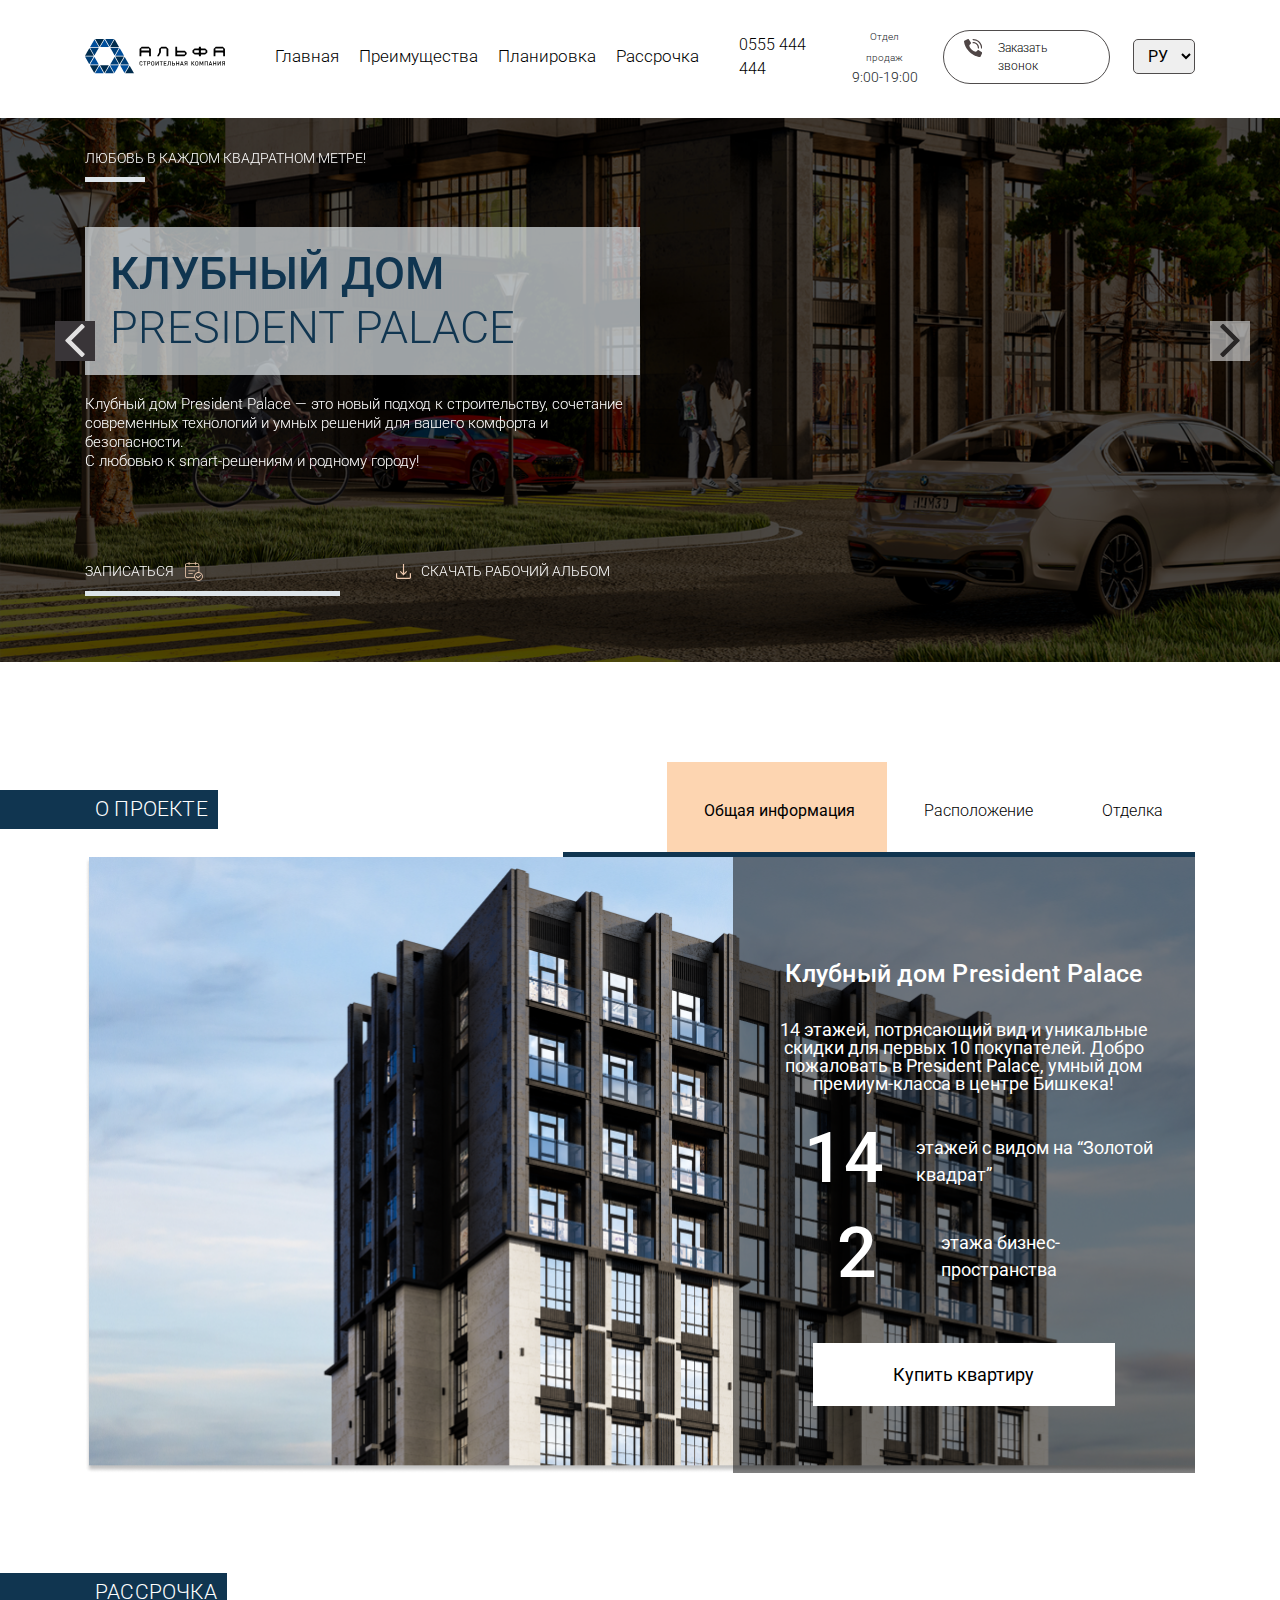
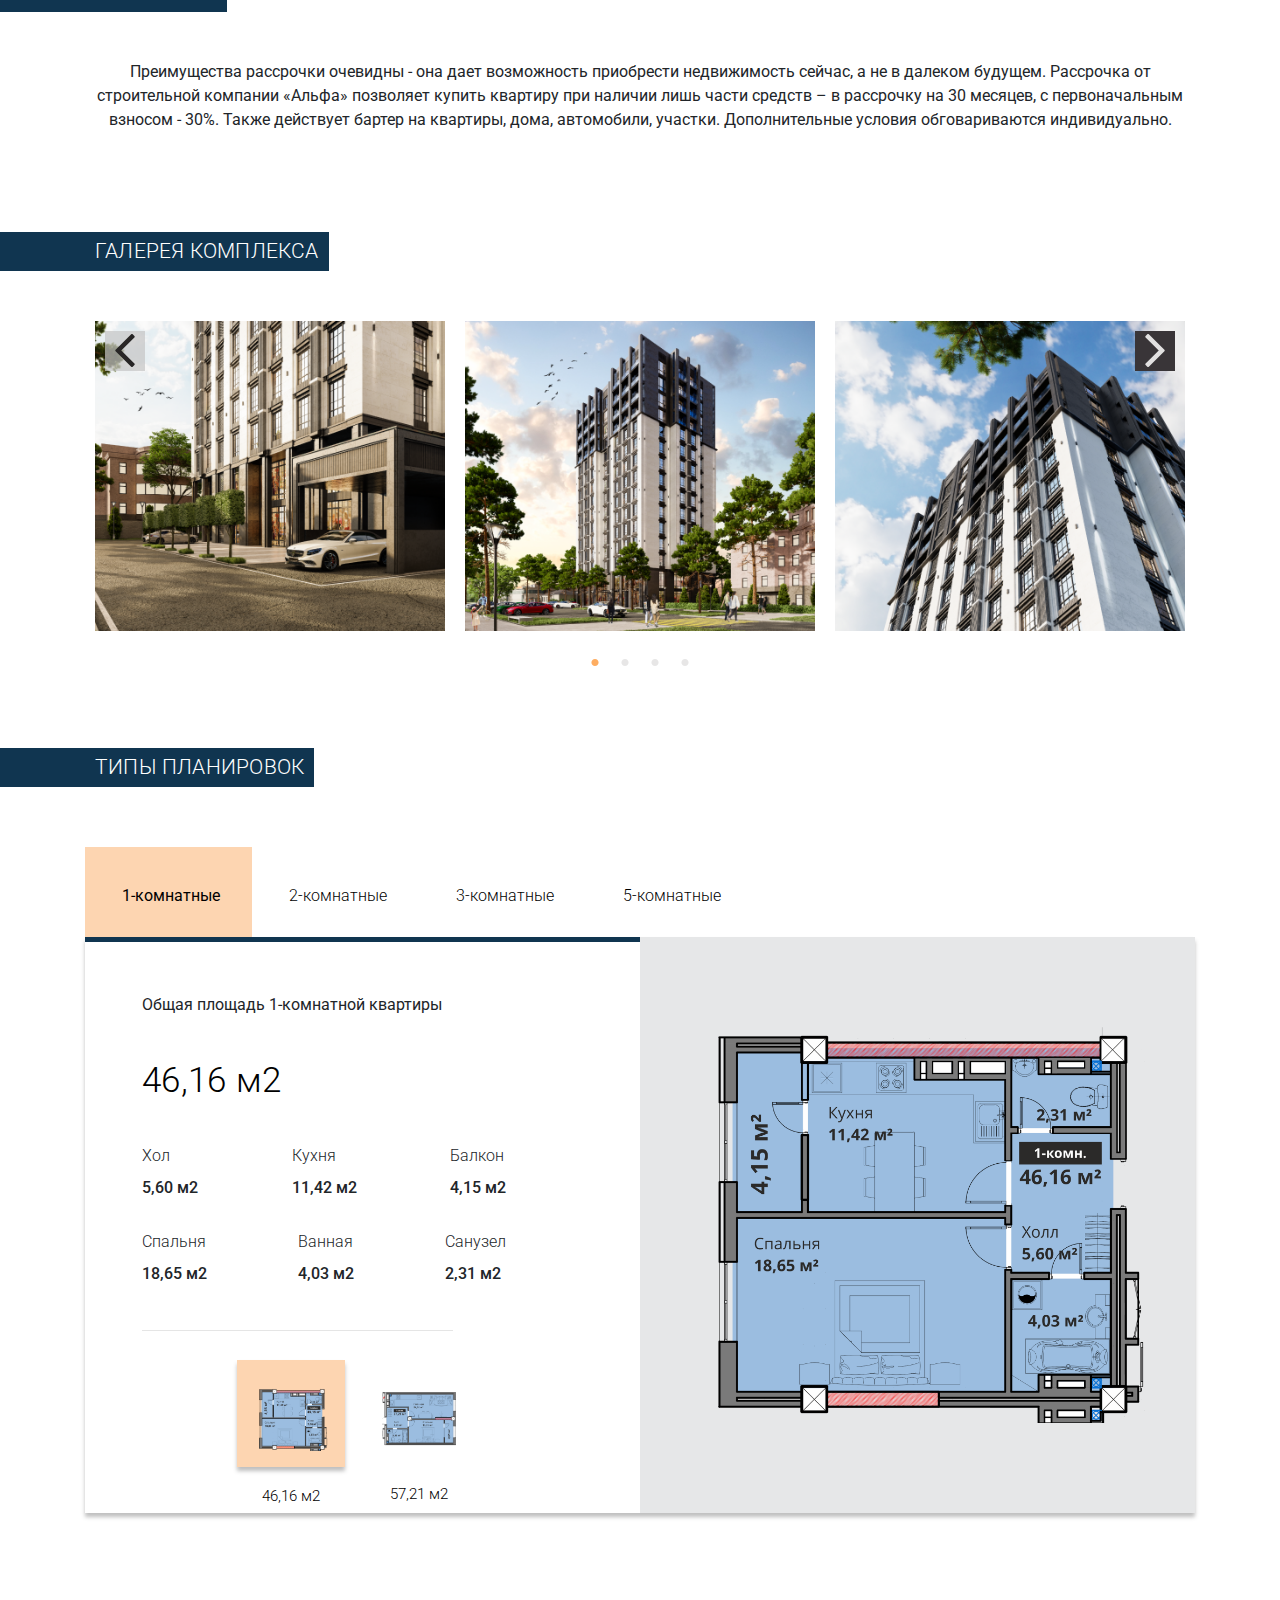
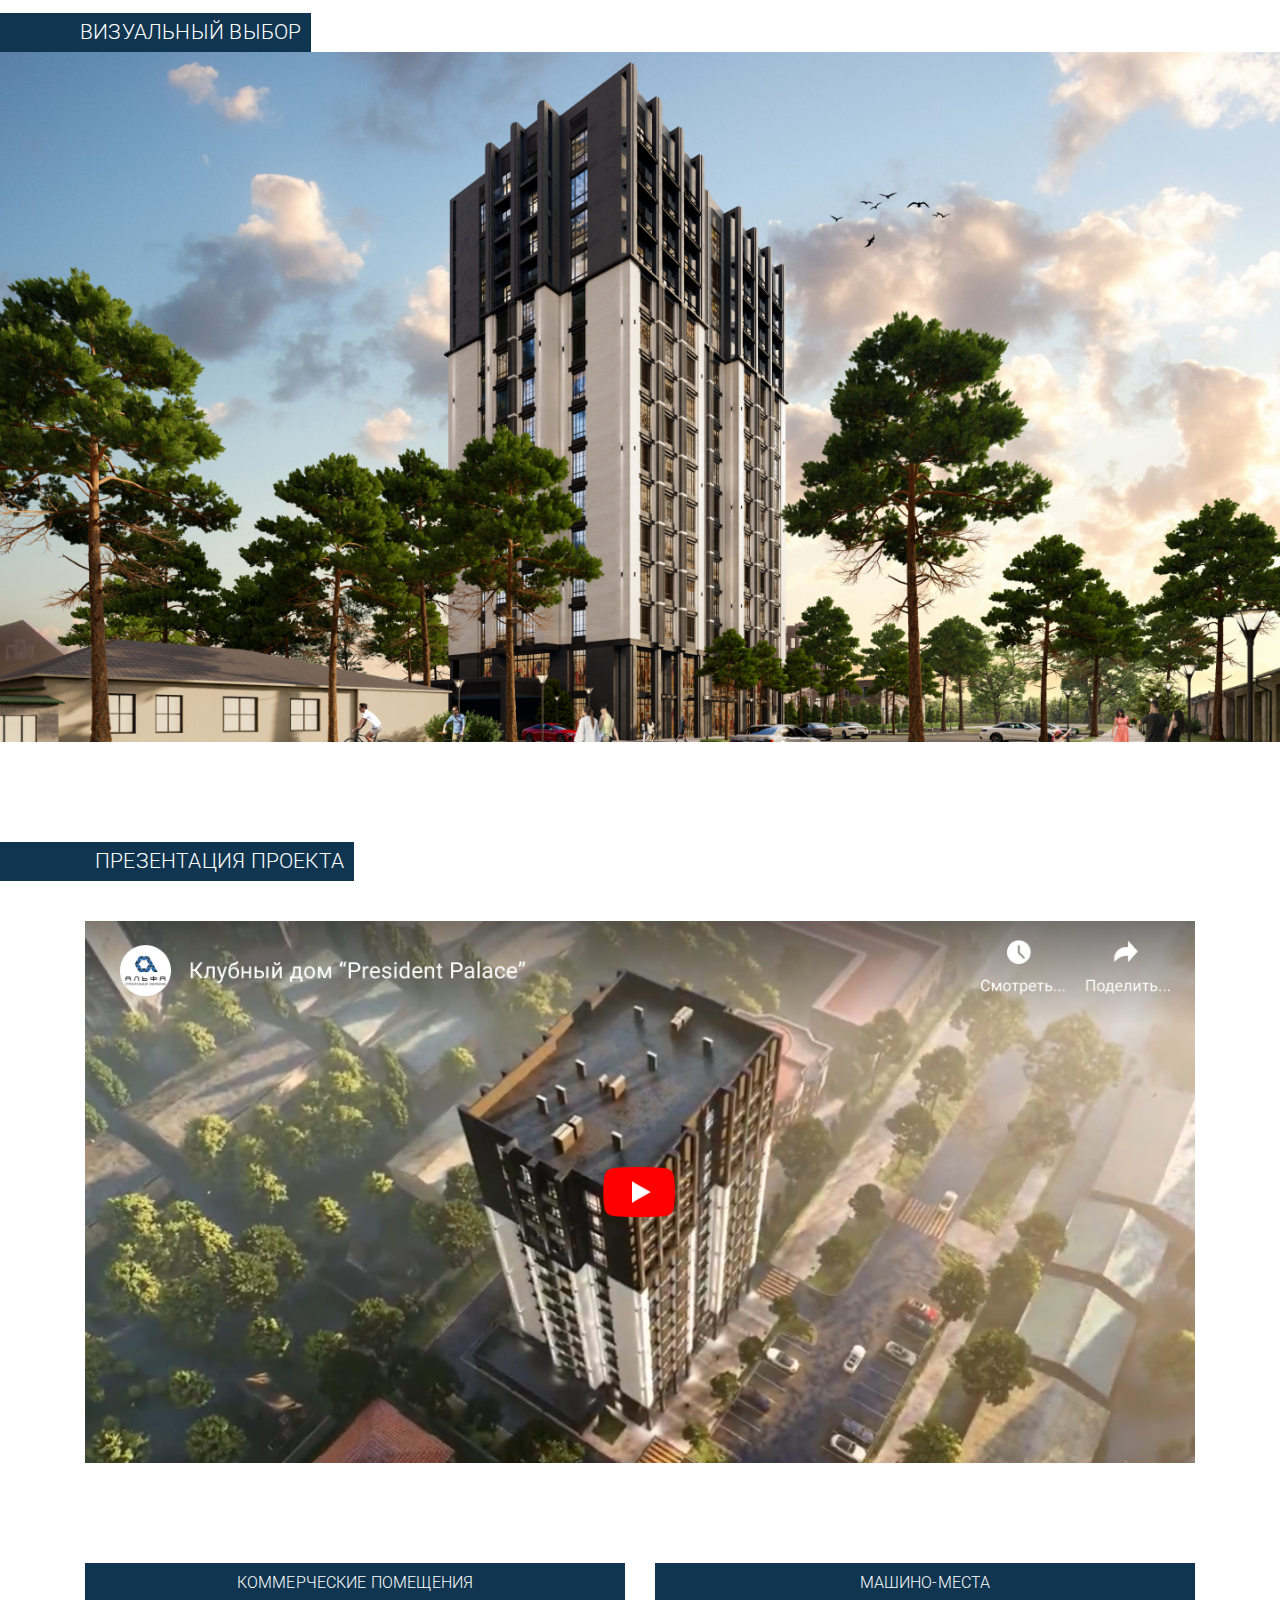
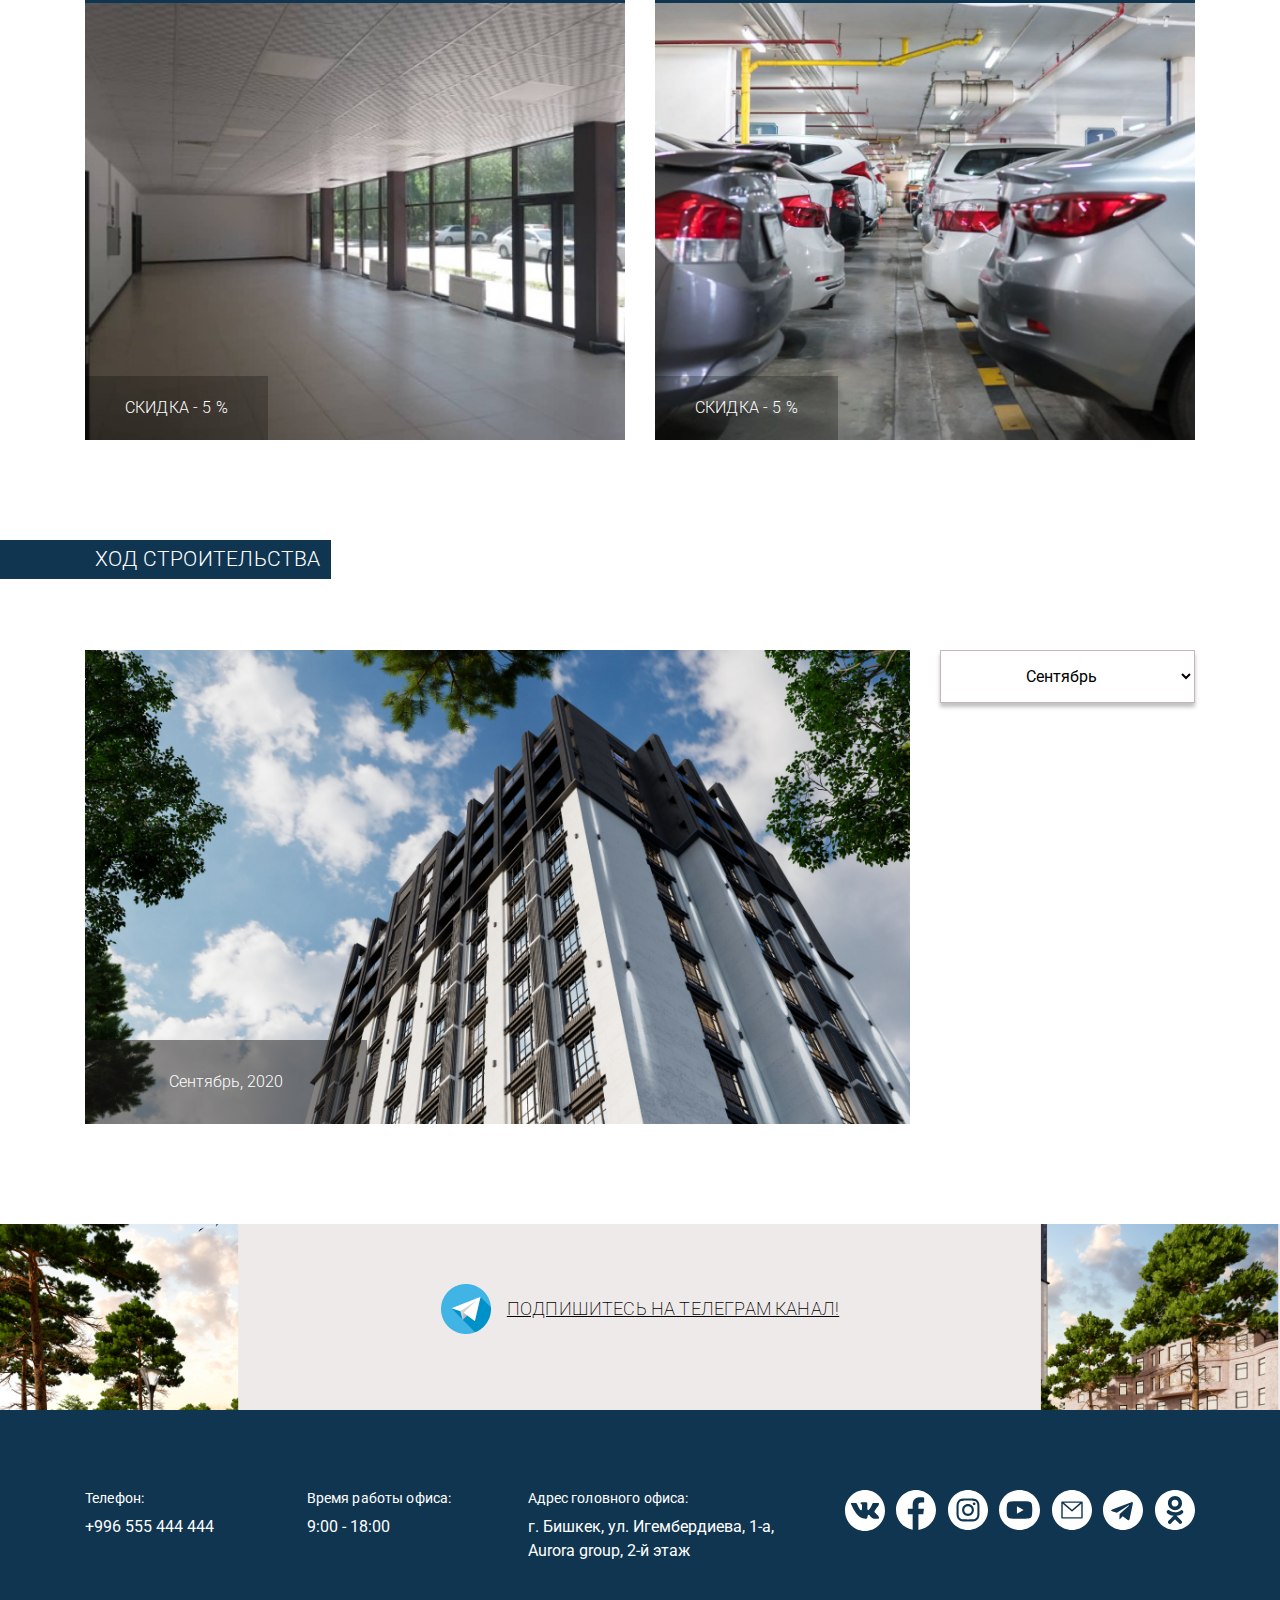
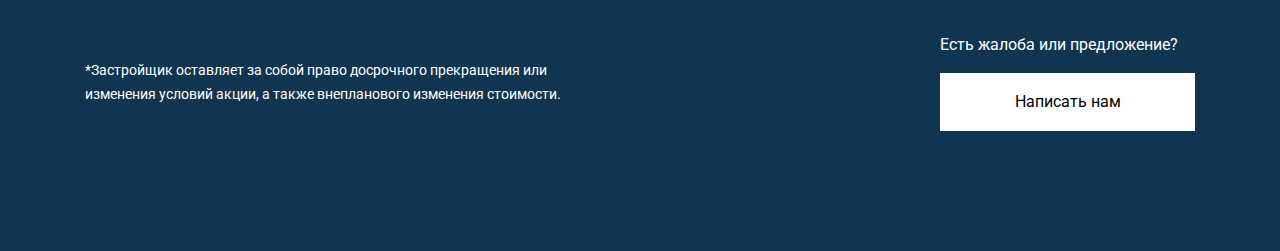
==== commit 5b35a923: "finish edit today" ====
--- a/index.html
+++ b/index.html
@@ -11,7 +11,6 @@
     <link rel="stylesheet" href="css/custom.css">
     <link rel="stylesheet" href="css/slick.css">
     <link rel="stylesheet" href="css/slick-theme.css">
-    <link rel="stylesheet" href="css/magnific-popup.css">
     <link rel="stylesheet" href="css/responsive.css">
     <link rel="stylesheet" href="css/jquery.qtip.css" />
     <link href="https://fonts.googleapis.com/css2?family=Roboto:ital,wght@0,100;0,300;0,400;0,500;0,700;0,900;1,100;1,300;1,400;1,500;1,700;1,900&display=swap" rel="stylesheet">
@@ -38,18 +37,22 @@
                         <li><a href="#header">Главная                     </a></li>
                         <li><a href="#about">Преимущества</a></li>
                         <li><a href="#layout">Планировка</a></li>
-                        <li><a href="#">Рассрочка</a></li>
+                        <li><a href="#installment">Рассрочка</a></li>
                     </ul>
                     <div class="header__time">
-                        <a href="tel:0700 444 444"> 0700 444 444 </a>
-                        <span class="header__time--hour">9:00-19:00</span>
+                        <a href="tel:0555444444"> 0555 444 444 </a>
+                        <div class="header__time--hour"><span>Отдел продаж</span> <br/> 9:00-19:00 </div>
                     </div>
                     <div class="header__callback">
-                        <a href="#" data-toggle="modal" data-target="#exampleModalCenter"> Заказать звонок</a>
-                    </div>
-                    <div class="header__language">
-                        РУ
-                    </div>
+                        <a href="#" class="b24-web-form-popup-btn-15"> Заказать звонок</a>
+
+                        <!-- <a href="#" data-toggle="modal" data-target="#exampleModalCenter"> Заказать звонок</a> -->
+                    </div>
+                    <select class="header__language" onchange="if (this.value) window.location.href = this.value">
+                        <option value="index.html">РУ</option>
+                        <option value="index_kg.html">КГ</option>
+                      </select>
+
                 </div>
             </div>
         </div>
@@ -79,38 +82,56 @@
         </div>
     </div>
     <!-- slider -->
-    <section class="slider">
-        <div class="container">
-            <div class="row no-gutters">
-                <div class="col-lg-6">
-                    <div class=" slider__quote">
-                        <h6>Любовь в каждом квадратном метре!</h6>
-                    </div>
-                    <div class="slide__title">
-                        <h1 class="slide__title--bold">Клубный дом </h1>
-                        <h1 class="slide__title--regular"> President Palace</h1>
-                    </div>
-                    <div class="slide__desc">
-                        <p>Клубный дом President Palace — это новый подход к строительству, сочетание современных технологий и умных решений для вашего комфорта и безопасности. <br> С любовью к smart-решениям и родному городу!</p>
-                    </div>
-                    <div class="slide__button d-flex justify-content-between align-items-center">
-                        <a href="#" class="slide__button--signup b24-web-form-popup-btn-7">Записаться <img src="img/sign_icon.svg" alt=""></a>
-                        <a href="img/work_albom.pdf" class="slide__button--download" target="_blank"><img src="img/download_icon.svg" alt=""> скачать рабочий альбом </a>
-                    </div>
-                </div>
-                <div class="col-lg-6">
-                    <div class="ban__sl">
-                        <div>
-                            <img src="img/slider_bg.png " alt=" " class="w-100 ">
-                        </div>
-                        <div>
-                            <img src="img/slider_bg.png " alt=" " class="w-100 ">
-                        </div>
-                    </div>
-                </div>
-            </div>
-        </div>
-    </section>
+    <div class="ban__sl">
+        <div>
+            <section class="slider" style="background-image: url('../img/cover_bg.png');">
+                <div class="container">
+                    <div class="row no-gutters">
+                        <div class="col-lg-6">
+                            <div class=" slider__quote">
+                                <h6>Любовь в каждом квадратном метре!</h6>
+                            </div>
+                            <div class="slide__title">
+                                <h1 class="slide__title--bold">Клубный дом </h1>
+                                <h1 class="slide__title--regular"> President Palace</h1>
+                            </div>
+                            <div class="slide__desc">
+                                <p>Клубный дом President Palace — это новый подход к строительству, сочетание современных технологий и умных решений для вашего комфорта и безопасности. <br> С любовью к smart-решениям и родному городу!</p>
+                            </div>
+                            <div class="slide__button d-flex justify-content-between align-items-center">
+                                <a href="#" class="slide__button--signup b24-web-form-popup-btn-15">Записаться <img src="img/sign_icon.svg" alt=""></a>
+                                <a href="img/work_albom.pdf" class="slide__button--download" target="_blank"><img src="img/download_icon.svg" alt=""> скачать рабочий альбом </a>
+                            </div>
+                        </div>
+                    </div>
+                </div>
+            </section>
+        </div>
+        <div>
+            <section class="slider" style="background-image: url('../img/cover_bg_2.png');">
+                <div class="container">
+                    <div class="row no-gutters">
+                        <div class="col-lg-6">
+                            <div class=" slider__quote">
+                                <h6>Любовь в каждом квадратном метре!</h6>
+                            </div>
+                            <div class="slide__title">
+                                <h1 class="slide__title--bold">Клубный дом </h1>
+                                <h1 class="slide__title--regular"> President Palace</h1>
+                            </div>
+                            <div class="slide__desc">
+                                <p>Клубный дом President Palace — это новый подход к строительству, сочетание современных технологий и умных решений для вашего комфорта и безопасности. <br> С любовью к smart-решениям и родному городу!</p>
+                            </div>
+                            <div class="slide__button d-flex justify-content-between align-items-center">
+                                <a href="#" class="slide__button--signup b24-web-form-popup-btn-15">Записаться <img src="img/sign_icon.svg" alt=""></a>
+                                <a href="img/work_albom.pdf" class="slide__button--download" target="_blank"><img src="img/download_icon.svg" alt=""> скачать рабочий альбом </a>
+                            </div>
+                        </div>
+                    </div>
+                </div>
+            </section>
+        </div>
+    </div>
 
     <!-- slider -->
 
@@ -147,12 +168,12 @@
                                 <div class="tabs__content--number">14</div>
                                 <p class="mb-0">этажей с видом на “Золотой квадрат”</p>
                             </div>
-                            <!-- <div class="d-flex align-items-end tabs__content--quantity justify-content-between">
+                            <div class="d-flex align-items-end tabs__content--quantity justify-content-between">
                                 <div class="tabs__content--number">2</div>
                                 <p class="mb-0 mr-2">этажа бизнес-пространства</p>
-                            </div> -->
+                            </div>
                             <div class="tabs__content--btn">
-                                <a href="#about" class="b24-web-form-popup-btn-7">Купить квартиру</a>
+                                <a href="#callback">Купить квартиру</a>
                             </div>
                         </div>
                     </div>
@@ -164,6 +185,22 @@
                     <h1 class="mt-5">Нет данных </h1>
                 </div>
             </div>
+        </div>
+    </section>
+
+    <!-- about -->
+
+
+    <!-- about -->
+    <section class="installment" id="installment">
+        <div class="container">
+            <div class="about__mob d-flex justify-content-between align-items-baseline">
+                <div class="all__heading">
+                    Рассрочка
+                </div>
+            </div>
+            <p class="mt-5 text-center">Преимущества рассрочки очевидны - она дает возможность приобрести недвижимость сейчас, а не в далеком будущем. Рассрочка от строительной компании «Альфа» пoзволяет купить квартиру при наличии лишь части средств – в рассрочку на 30 месяцев,
+                с первоначальным взносом - 30%. Также действует бартер на квартиры, дома, автомобили, участки. Дополнительные условия обговариваются индивидуально.</p>
         </div>
     </section>
 
@@ -177,19 +214,24 @@
             </div>
             <div class="gallery__sl popup-gallery">
                 <div class="gallery__block ">
-                    <a href="img/gal1.png" class="popup-link popup">
+                    <a href="img/gal1.png" class="html5lightbox">
                         <img src="img/gal1.png" alt="1">
                     </a>
                 </div>
                 <div class="gallery__block">
-                    <a href="img/gal2.png" class="popup-link popup">
+                    <a href="img/gal2.png" class="html5lightbox">
                         <img src="img/gal2.png" alt="2">
                     </a>
 
                 </div>
                 <div class="gallery__block">
-                    <a href="img/gal3.png" class="popup-link popup">
+                    <a href="img/gal3.png" class="html5lightbox">
                         <img src="img/gal3.png" alt="3">
+                    </a>
+                </div>
+                <div class="gallery__block">
+                    <a href="img/gal4.png" class="html5lightbox">
+                        <img src="img/gal4.png" alt="3">
                     </a>
                 </div>
             </div>
@@ -214,6 +256,9 @@
                 <li class="tabs-nav__item">
                     <a class="nav-link" id="pills-contact-tab" data-toggle="pill" href="#room3" role="tab" aria-controls="pills-contact" aria-selected="false">3-комнатные</a>
                 </li>
+                <li class="tabs-nav__item">
+                    <a class="nav-link" id="pills-contact-tab" data-toggle="pill" href="#room5" role="tab" aria-controls="pills-contact" aria-selected="false">5-комнатные</a>
+                </li>
             </ul>
             <div class="tab-content" id="pills-tabContent">
                 <div class="tab-pane fade show active layout__room--flat" id="room1" role="tabpanel" aria-labelledby="pills-home-tab">
@@ -254,7 +299,7 @@
                                 </div>
                                 <div class="col-lg-6">
                                     <div class="d-flex align-items-center layout__room--img">
-                                        <a href="img/layout_1_2.png" class="image-popup-vertical-fit">
+                                        <a href="img/layout_1_2.png" class="html5lightbox">
                                             <img src="img/layout_1_2.png" alt="" class="w-100">
                                         </a>
                                     </div>
@@ -292,7 +337,7 @@
                                 </div>
                                 <div class="col-lg-6">
                                     <div class="d-flex align-items-center layout__room--img">
-                                        <a href="img/layout_1_1.png" class="image-popup-vertical-fit">
+                                        <a href="img/layout_1_1.png" class="html5lightbox">
                                             <img src="img/layout_1_1.png" alt="" class="w-100">
                                         </a>
                                     </div>
@@ -357,7 +402,7 @@
                                 </div>
                                 <div class="col-lg-6">
                                     <div class="d-flex align-items-center layout__room--img">
-                                        <a href="img/layout2_1.png" class="image-popup-vertical-fit">
+                                        <a href="img/layout2_1.png" class="html5lightbox">
                                             <img src="img/layout2_1.png" alt="" class="w-100">
                                         </a>
                                     </div>
@@ -401,7 +446,7 @@
                                 </div>
                                 <div class="col-lg-6">
                                     <div class="d-flex align-items-center layout__room--img">
-                                        <a href="img/layout2_2.png" class="image-popup-vertical-fit">
+                                        <a href="img/layout2_2.png" class="html5lightbox">
                                             <img src="img/layout2_2.png" alt="" class="w-100">
                                         </a>
                                     </div>
@@ -467,7 +512,7 @@
                                 </div>
                                 <div class="col-lg-6">
                                     <div class="d-flex align-items-center layout__room--img">
-                                        <a href="img/layout3_2.png" class="image-popup-vertical-fit">
+                                        <a href="img/layout3_2.png" class="html5lightbox">
                                             <img src="img/layout3_2.png" alt="" class="w-100">
                                         </a>
                                     </div>
@@ -514,7 +559,7 @@
                                 </div>
                                 <div class="col-lg-6">
                                     <div class="d-flex align-items-center layout__room--img">
-                                        <a href="img/layout3_1.png" class="image-popup-vertical-fit">
+                                        <a href="img/layout3_1.png" class="html5lightbox">
                                             <img src="img/layout3_1.png" alt="" class="w-100">
                                         </a>
                                     </div>
@@ -534,6 +579,119 @@
                             <a data-toggle="tab" href="#room_3_2">
                                 <img src="img/layout3_2.png" alt="" class="w-100">
                                 <h6>107,69 м2</h6>
+                            </a>
+                        </li>
+                    </ul>
+                </div>
+                <div class="tab-pane fade layout__room--flat" id="room5" role="tabpanel" aria-labelledby="pills-contact-tab">
+                    <div class="tab-content">
+                        <div id="room_3_1" class="tab-pane in active">
+                            <div class="row no-gutters layout__room">
+                                <div class="col-lg-6">
+                                    <div class="layout__room--desc">
+                                        Общая площадь 5-комнатной квартиры
+                                        <div class="layout__room--number">
+                                            204,57 м2
+                                        </div>
+                                        <ul class="layout__room--square d-flex justify-content-between">
+                                            <li>
+                                                <p>Хол</p> <span> 10,16 м2</span>
+                                            </li>
+                                            <li>
+                                                <p>Кухня</p> <span> 15,61 м2</span>
+                                            </li>
+                                            <li>
+                                                <p>Балкон</p> <span> 5,60 м2</span> </li>
+                                            <li>
+                                                <p>Гостиная</p> <span> 20,65 м2</span>
+                                            </li>
+                                        </ul>
+                                        <ul class="layout__room--square d-flex justify-content-between">
+                                            <li>
+                                                <p>Спальня</p> <span>15,87 м2</span>
+                                            </li>
+                                            <li>
+                                                <p>Ванная</p> <span>4,15 м2</span>
+                                            </li>
+                                            <li>
+                                                <p>Санузел</p> <span>2,20 м2</span>
+                                            </li>
+                                            <li>
+                                                <p>Лоджия</p> <span>4,58 м2</span>
+                                            </li>
+                                        </ul>
+                                        <hr>
+                                    </div>
+                                </div>
+                                <div class="col-lg-6">
+                                    <div class="d-flex align-items-center layout__room--img">
+                                        <a href="img/layout5_1.png" class="html5lightbox">
+                                            <img src="img/layout5_1.png" alt="" class="w-100">
+                                        </a>
+                                    </div>
+                                </div>
+                            </div>
+                        </div>
+                        <div id="room_3_2" class="tab-pane fade">
+                            <div class="row no-gutters layout__room">
+                                <div class="col-lg-6">
+                                    <div class="layout__room--desc">
+                                        Общая площадь 5-комнатной квартиры
+                                        <div class="layout__room--number">
+                                            204,57 м2
+                                        </div>
+                                        <ul class="layout__room--square d-flex justify-content-between">
+                                            <li>
+                                                <p>Хол</p> <span> 10,16 м2</span>
+                                            </li>
+                                            <li>
+                                                <p>Кухня</p> <span> 15,61 м2</span>
+                                            </li>
+                                            <li>
+                                                <p>Балкон</p> <span> 5,60 м2</span> </li>
+                                            <li>
+                                                <p>Гостиная</p> <span> 20,65 м2</span>
+                                            </li>
+                                        </ul>
+                                        <ul class="layout__room--square d-flex justify-content-between">
+                                            <li>
+                                                <p>Спальня</p> <span>15,87 м2</span>
+                                            </li>
+                                            <li>
+                                                <p>Ванная</p> <span>4,15 м2</span>
+                                            </li>
+                                            <li>
+                                                <p>Санузел</p> <span>2,20 м2</span>
+                                            </li>
+                                            <li>
+                                                <p>Лоджия</p> <span>4,58 м2</span>
+                                            </li>
+                                        </ul>
+                                        <hr>
+                                    </div>
+                                </div>
+                                <div class="col-lg-6">
+                                    <div class="d-flex align-items-center layout__room--img">
+                                        <a href="img/layout5_2.png" class="html5lightbox">
+                                            <img src="img/layout5_2.png" alt="" class="w-100">
+                                        </a>
+                                    </div>
+                                </div>
+                            </div>
+                        </div>
+                    </div>
+
+                    <ul class="nav mini-tabs col-lg-6">
+                        <li>
+                            <a data-toggle="tab" href="#room_3_1" class="active">
+                                <img src="img/layout3_1.png" alt="" class="w-100">
+                                <h6>204,57 м2</h6>
+                            </a>
+                        </li>
+                        <li>
+                            <a data-toggle="tab" href="#room_3_2">
+                                <img src="img/layout3_2.png" alt="" class="w-100">
+                                <h6>204,57 м2</h6>
                             </a>
                         </li>
                     </ul>
@@ -573,72 +731,56 @@
         <area shape="poly" id="12_13float" data-title="12 этаж" data-plan="#plan-12" coords="505, 307, 506, 272, 605, 225, 629, 234, 698, 190, 880, 356, 880, 386, 708, 236, 630, 271, 609, 261"/>  
         <area shape="poly" id="12_13float" data-title="13 этаж" data-plan="#plan-12" coords="504, 271, 509, 227, 608, 182, 632, 188, 703, 150, 882, 321, 880, 354, 699, 190, 630, 235, 603, 226"/>  
         <area shape="poly" id="14float" data-title="14 этаж" data-plan="#plan-14" coords="508, 226, 509, 187, 605, 135, 630, 144, 702, 101, 880, 289, 880, 320, 702, 151, 633, 187, 608, 182"/>  
-        <!-- <area shape="poly" id="15float" data-title="15 этаж" data-plan="#plan-15" coords="507, 185, 505, 166, 545, 135, 545, 103, 610, 57, 628, 69, 711, 11, 794, 125, 792, 153, 814, 180, 830, 173, 882, 241, 880, 286, 700, 101, 629, 144, 604, 133"/>   -->
+        <area shape="poly" id="15float" data-title="15 этаж" data-plan="#plan-14" coords="507, 185, 505, 166, 545, 135, 545, 103, 610, 57, 628, 69, 711, 11, 794, 125, 792, 153, 814, 180, 830, 173, 882, 241, 880, 286, 700, 101, 629, 144, 604, 133"/>  
     </map>
 
         </article>
 
-
-
-
         <!--3-11 этаж -->
-
-
         <article id="plan-3" style="display: none;" data-back="#plan-main" class="plan ">
             <img src="img/plan/blog_1/stage_1.jpg" id="plan-image-d21" alt="" usemap="#plan_map-d21" />
-            <map name="plan_map-d21">
-       <area shape="poly" data-title="1-ком.кв(54,84м2 улучшенная планировка)" href="img/plan/blog_1/apartments/54,84.jpg" coords="723, 405, 722, 361, 797, 360, 800, 331, 963, 336, 966, 90, 446, 88, 447, 148, 446, 408" class="cplan html5lightbox"/>
-        <area shape="poly" data-title="1-ком.кв(41,92м2)" href="img/plan/blog_1/apartments/41,92.jpg" coords="1122, 87, 1472, 88, 1472, 151, 1478, 153, 1475, 414, 1199, 409, 1200, 363, 1124, 364" class="cplan html5lightbox"/>
-        <area shape="poly" data-title="1-ком.кв(43,64м2)" href="img/plan/blog_1/apartments/43,64.jpg" coords="446, 406, 447, 663, 452, 666, 452, 735, 792, 735, 794, 406" class="cplan html5lightbox"/>
-        <area shape="poly" data-title="1-ком.кв(44,02м2)" href="img/plan/blog_1/apartments/44,02.jpg" coords="794, 405, 1133, 408, 1131, 736, 792, 736" class="cplan html5lightbox"/>
-        <area shape="poly" data-title="1-ком.кв(43,64м2)" href="img/plan/blog_1/apartments/43,64.jpg" coords="1133, 409, 1476, 411, 1473, 736, 1133, 736" class="cplan html5lightbox"/>
+            <map name="plan_map-d21" class="popup-layout">
+       <area shape="poly" data-title="1-ком.кв(57,21м2)" href="img/plan/blog_1/apartments/57,21.png" coords="1051, 411, 855, 412, 857, 691, 1048, 692" class="cplan html5lightbox"/>
+        <area shape="poly" data-title="3-ком.кв<br/>(107,69м2)" href="img/plan/blog_1/apartments/107,69.png" coords="1052, 412, 1052, 735, 1364, 736, 1365, 520, 1411, 518, 1412, 413" class="cplan html5lightbox"/>
+        <area shape="poly" data-title="2-ком.кв(73,30м2)" href="img/plan/blog_1/apartments/73,30.png" coords="1145, 97, 1148, 414, 1412, 414, 1411, 312, 1360, 313, 1362, 95" class="cplan html5lightbox"/>
+        <area shape="poly" data-title="1-ком.кв(46,16м2)" href="img/plan/blog_1/apartments/46,16.png" coords="754, 95, 955, 95, 957, 329, 755, 327" class="cplan html5lightbox"/>
+        <area shape="poly" data-title="2-ком.кв(73,17м2)" href="img/plan/blog_1/apartments/73,17.png" coords="758, 410, 754, 96, 541, 97, 541, 312, 490, 313, 489, 415" class="cplan html5lightbox"/>
+        <area shape="poly" data-title="3-ком.кв<br/>(107,69м2)" href="img/plan/blog_1/apartments/107,69.png" coords="856, 735, 856, 413, 490, 416, 491, 520, 542, 520, 542, 738" class="cplan html5lightbox"/>
         </map>
         </article>
         <!--3-11 этаж -->
 
         <!--12-13 этаж-->
-
-
         <article id="plan-12" style="display: none;" data-back="#plan-main" class="plan">
-            <img src="img/plan/blog_1/stage_2.jpg" id="plan-image-12" alt="" usemap="#plan_map-12n" />
+            <img src="img/plan/blog_2/stage_1.jpg" id="plan-image-12" alt="" usemap="#plan_map-12n" />
             <map name="plan_map-12n">
-                   <area shape="poly" data-title="1-ком.кв(54,84м2 улучшенная планировка)" href="img/plan/blog_1/apartments/54,84.jpg" coords="723, 405, 722, 361, 797, 360, 800, 331, 963, 336, 966, 90, 446, 88, 447, 148, 446, 408" class="cplan html5lightbox"/>
-                    <area shape="poly" data-title="1-ком.кв(41,92м2)" href="img/plan/blog_1/apartments/41,92.jpg" coords="1122, 87, 1472, 88, 1472, 151, 1478, 153, 1475, 414, 1199, 409, 1200, 363, 1124, 364" class="cplan html5lightbox"/>
-                    <area shape="poly" data-title="1-ком.кв(43,64м2)" href="img/plan/blog_1/apartments/43,64.jpg" coords="446, 406, 447, 663, 452, 666, 452, 735, 792, 735, 794, 406" class="cplan html5lightbox"/>
-                    <area shape="poly" data-title="1-ком.кв(44,02м2)" href="img/plan/blog_1/apartments/44,02.jpg" coords="794, 405, 1133, 408, 1131, 736, 792, 736" class="cplan html5lightbox"/>
-                    <area shape="poly" data-title="1-ком.кв(43,64м2)" href="img/plan/blog_1/apartments/43,64.jpg" coords="1133, 409, 1476, 411, 1473, 736, 1133, 736" class="cplan html5lightbox"/>
+                <map name="plan_map-d21" class="popup-layout">
+                    <area shape="poly" data-title="1-ком.кв(57,21м2)" href="img/plan/blog_2/apartments/57,21.png" coords="1051, 411, 855, 412, 857, 691, 1048, 692" class="cplan html5lightbox"/>
+                     <area shape="poly" data-title="3-ком.кв<br/>(102,88м2)" href="img/plan/blog_2/apartments/102,88.png" coords="1052, 412, 1052, 735, 1364, 736, 1365, 520, 1411, 518, 1412, 413" class="cplan html5lightbox"/>
+                     <area shape="poly" data-title="2-ком.кв(70,39м2)" href="img/plan/blog_2/apartments/70,39.png" coords="1145, 97, 1148, 414, 1412, 414, 1411, 312, 1360, 313, 1362, 95" class="cplan html5lightbox"/>
+                     <area shape="poly" data-title="1-ком.кв(46,16м2)" href="img/plan/blog_2/apartments/46,16.png" coords="754, 95, 955, 95, 957, 329, 755, 327" class="cplan html5lightbox"/>
+                     <area shape="poly" data-title="2-ком.кв(71,39м2)" href="img/plan/blog_2/apartments/71,39.png" coords="758, 410, 754, 96, 541, 97, 541, 312, 490, 313, 489, 415" class="cplan html5lightbox"/>
+                     <area shape="poly" data-title="3-ком.кв<br/>(104,94м2)" href="img/plan/blog_2/apartments/104,94.png" coords="856, 735, 856, 413, 490, 416, 491, 520, 542, 520, 542, 738" class="cplan html5lightbox"/>
                     </map>
         </article>
         <!--12-13 этаж-->
 
 
-        <!--14 этаж-->
-
-
-        <article id="plan-14" style="display: none;" data-back="#plan-5" class="plan">
-            <img src="img/plan/blog_2/stage_2.jpg" id="plan-image-8" alt="" usemap="#plan_map-52" />
+        <!--14-15 этаж-->
+        <article id="plan-14" style="display: none;" data-back="#plan-main" class="plan">
+            <img src="img/plan/blog_3/stage_1.jpg" id="plan-image-8" alt="" usemap="#plan_map-52" />
             <map name="plan_map-52">
-                    <area shape="poly" data-title="3-ком.кв(80,53м2 улучшенная планировка)" href="img/plan/blog_2/apartments/80,53.jpg" coords="3, 541, 4, 238, 251, 239, 248, 355, 204, 355, 203, 391, 88, 393, 88, 542" class="cplan html5lightbox"/>
-                    <area shape="poly" data-title="1-ком.кв(44,02м2)" href="img/plan/blog_2/apartments/44,02.jpg" coords="88, 541, 248, 540, 246, 388, 88, 391" class="cplan html5lightbox"/>
-                    <area shape="poly" data-title="1-ком.кв(44,02м2)" href="img/plan/blog_2/apartments/44,02.jpg" coords="245, 387, 406, 389, 403, 540, 245, 542" class="cplan html5lightbox"/>
-                    <area shape="poly" data-title="2-ком.кв(66,00м2)" href="img/plan/blog_2/apartments/66,00.jpg" coords="325, 387, 324, 237, 485, 240, 481, 540, 403, 539, 404, 388" class="cplan html5lightbox"/>
-                    <area shape="poly" data-title="3-ком.кв(81,29м2 улучшенная планировка)" href="img/plan/blog_2/apartments/81,29.jpg" coords="480, 540, 485, 239, 725, 240, 722, 352, 679, 351, 678, 390, 561, 391, 562, 542" class="cplan html5lightbox"/>
-                    <area shape="poly" data-title="1-ком.кв(44,02м2)" href="img/plan/blog_2/apartments/44,02.jpg" coords="563, 540, 722, 542, 722, 389, 560, 390" class="cplan html5lightbox"/>
-                    <area shape="poly" data-title="1-ком.кв(44,02м2)" href="img/plan/blog_2/apartments/44,02.jpg" coords="724, 541, 881, 540, 881, 540, 881, 540, 880, 391, 879, 390, 722, 390" class="cplan html5lightbox"/>
-                      <area shape="poly" data-title="2-ком.кв(65,27м2)" href="img/plan/blog_2/apartments/65,27.jpg" coords="800, 391, 799, 238, 965, 239, 961, 541, 880, 541, 880, 387" class="cplan html5lightbox"/>
-                    <area shape="poly" data-title="3-ком.кв(80,53м2 улучшенная планировка)" href="img/plan/blog_2/apartments/80,53.jpg" coords="965, 239, 961, 540, 1044, 541, 1044, 391, 1158, 391, 1158, 352, 1203, 353, 1204, 239" class="cplan html5lightbox"/>
-                    <area shape="poly" data-title="1-ком.кв(44,02м2)" href="img/plan/blog_2/apartments/44,02.jpg" coords="1044, 541, 1204, 542, 1203, 390, 1044, 391" class="cplan html5lightbox"/>
-                    <area shape="poly" data-title="1-ком.кв(44,02м2)" href="img/plan/blog_2/apartments/44,02.jpg" coords="1210, 540, 1362, 541, 1362, 389, 1203, 389, 1202, 540" class="cplan html5lightbox"/>
-                    <area shape="poly" data-title="2-ком.кв(66,00м2)" href="img/plan/blog_2/apartments/66,00.jpg" coords="1439, 540, 1440, 238, 1279, 239, 1280, 389, 1361, 389, 1360, 540" class="cplan html5lightbox"/>
-                    <area shape="poly" data-title="3-ком.кв(81,29м2 улучшенная планировка)" href="img/plan/blog_2/apartments/81,29.jpg" coords="1439, 541, 1519, 540, 1518, 391, 1635, 391, 1636, 355, 1676, 353, 1679, 237, 1440, 237" class="cplan html5lightbox"/>
-                    <area shape="poly" data-title="1-ком.кв(44,02м2)" href="img/plan/blog_2/apartments/44,02.jpg" coords="1677, 540, 1676, 390, 1519, 391, 1519, 542" class="cplan html5lightbox"/>
-                    <area shape="poly" data-title="1-ком.кв(44,02м2)" href="img/plan/blog_2/apartments/44,02.jpg" coords="1677, 539, 1835, 541, 1836, 390, 1675, 390" class="cplan html5lightbox"/>
-                    <area shape="poly" data-title="2-ком.кв(65,27м2)" href="img/plan/blog_2/apartments/65,27.jpg" coords="1835, 540, 1916, 541, 1917, 237, 1752, 239, 1754, 390, 1837, 391" class="cplan html5lightbox"/>
-            
-            
-                            </map>
+                <map name="plan_map-d21" class="popup-layout">
+                    <area shape="poly" data-title="1-ком.кв<br/>(104,72м2)" href="img/plan/blog_3/apartments/104,72.png" coords="1051, 411, 855, 412, 857, 691, 1048, 692" class="cplan html5lightbox"/>
+                     <area shape="poly" data-title="5-ком.кв<br/>(204,57м2)" href="img/plan/blog_3/apartments/204,57.png" coords="1052, 412, 1052, 735, 1364, 736, 1365, 520, 1411, 518, 1412, 413" class="cplan html5lightbox"/>
+                     <area shape="poly" data-title="3-ком.кв<br/>(137,91м2)" href="img/plan/blog_3/apartments/137,91.png" coords="1145, 97, 1148, 414, 1412, 414, 1411, 312, 1360, 313, 1362, 95" class="cplan html5lightbox"/>
+                     <area shape="poly" data-title="2-ком.кв<br/>(121,90м2)" href="img/plan/blog_3/apartments/121,90.png" coords="754, 95, 955, 95, 957, 329, 755, 327" class="cplan html5lightbox"/>
+                     <area shape="poly" data-title="3-ком.кв<br/>(137,91м2)" href="img/plan/blog_3/apartments/137,91.png" coords="758, 410, 754, 96, 541, 97, 541, 312, 490, 313, 489, 415" class="cplan html5lightbox"/>
+                     <area shape="poly" data-title="5-ком.кв<br/>(204,57м2)" href="img/plan/blog_3/apartments/204,57.png" coords="856, 735, 856, 413, 490, 416, 491, 520, 542, 520, 542, 738" class="cplan html5lightbox"/>
+                    </map>
+            </map>
         </article>
-        <!--14 этаж-->
+        <!--14-15 этаж-->
 
     </section>
     <!-- visual -->
@@ -650,8 +792,8 @@
                 презентация проекта
             </div>
             <div class="row">
-                <div class="col-lg-12">
-                    <a class="popup-youtube" href="http://www.youtube.com/watch?v=436ACnTlixQ">
+                <div class="col-lg-12 project__block--you">
+                    <a class="html5lightbox" href="http://www.youtube.com/watch?v=436ACnTlixQ">
                         <img src="img/project.png" alt="" class="w-100">
                     </a>
                 </div>
@@ -689,16 +831,30 @@
             </div>
             <div class="row build__block">
                 <div class="col-lg-9">
-                    <div class="build__block--img">
-                        <img src="img/hod_stroy.png" alt="" class="w-100">
-                        <div class="build__block--date">
-                            Сентябрь, 2020
-                        </div>
-                    </div>
-                </div>
-                <div class="col-lg-3 build__block--filter">
-                    <a href="#build">Все месяца</a>
-                    <a href="#build">Все года</a>
+
+                    <div id="red" class="colors">
+                        <div class="build__block--img">
+                            <img src="img/hod_stroy.png" alt="" class="w-100">
+                            <div class="build__block--date">
+                                Сентябрь, 2020
+                            </div>
+                        </div>
+                    </div>
+                    <div id="yellow" class="colors" style="display:none">
+                        <div class="build__block--img">
+                            <img src="img/hod_stroy_2.png" alt="" class="w-100">
+                            <div class="build__block--date">
+                                Октябрь, 2020
+                            </div>
+                        </div>
+                    </div>
+                </div>
+                <div class="col-lg-3">
+                    <Select id="colorselector">
+                        <option value="red">Сентябрь</option>
+                        <option value="yellow">Октябрь</option>
+                     </Select>
+
                 </div>
             </div>
         </div>
@@ -707,7 +863,7 @@
     <!-- build -->
 
     <!-- callback -->
-    <section class="callback">
+    <section class="callback" id="callback">
         <div class="container">
             <div class="row justify-content-center">
                 <div class="col-lg-7">
@@ -740,6 +896,7 @@
                                 "type": "inline"
                             });
                         </script>
+
                         <!-- <form action="#">
                             <div class="d-flex justify-content-center">
                                 <input type="text" class="callback__form--input" placeholder="Ваше имя" required>
@@ -761,15 +918,15 @@
             <div class="row justify-content-between">
                 <div class="col-lg-2">
                     <h6>Телефон:</h6>
-                    <p>+996 700 444 444</p>
+                    <p>+996 555 444 444</p>
                 </div>
                 <div class="col-lg-2">
-                    <h6>Время работы:</h6>
-                    <p>9:00 - 19:00</p>
+                    <h6>Время работы офиса:</h6>
+                    <p>9:00 - 18:00</p>
                 </div>
                 <div class="col-lg-3">
                     <h6>Адрес головного офиса:</h6>
-                    <p>г. Бишкек, ул. Игембердиева, 1-а, Aurora group</p>
+                    <p>г. Бишкек, ул. Игембердиева, 1-а, Aurora group, 2-й этаж</p>
                 </div>
                 <div class="col-lg-4">
                     <ul class="footer__social d-flex justify-content-between">
@@ -817,7 +974,7 @@
                 </div>
                 <div class="col-lg-3">
                     <p>Есть жалоба или предложение?</p>
-                    <input type="button" value="Написать нам" class="footer__btn b24-web-form-popup-btn-7">
+                    <input type="button" value="Написать нам" class="footer__btn b24-web-form-popup-btn-15">
                 </div>
             </div>
         </div>
@@ -828,7 +985,7 @@
 
     <script type="text/javascript " src="https://ajax.googleapis.com/ajax/libs/jquery/1.10.1/jquery.min.js "></script>
     <script src="js/bootstrap.js"></script>
-    <script src="js/jquery.magnific-popup.min.js"></script>
+    <script src="js/html5lightbox.js"></script>
     <script src="js/slick.js"></script>
     <script src="js/jquery.maskedinput.min.js"></script>
     <script src="js/custom.js"></script>
@@ -860,7 +1017,6 @@
         })();
     </script>
     <!-- /WhatsHelp.io widget -->
-
     <script id="bx24_form_button" data-skip-moving="true">
         (function(w, d, u, b) {
             w['Bitrix24FormObject'] = b;
@@ -877,9 +1033,9 @@
         })(window, document, 'https://sk-alfa.bitrix24.ru/bitrix/js/crm/form_loader.js', 'b24form');
 
         b24form({
-            "id": "7",
+            "id": "15",
             "lang": "ru",
-            "sec": "1onkk3",
+            "sec": "hnnx6q",
             "type": "button",
             "click": ""
         });
@@ -890,6 +1046,7 @@
             $("#phone_1").mask("+996(888)888-888");
         });
     </script>
+
 </body>
 
 </html>--- a/css/custom.css
+++ b/css/custom.css
@@ -44,7 +44,8 @@
 .visaul,
 .project,
 .build,
-.callback {
+.callback,
+.installment {
     margin-top: 100px;
 }
 
@@ -59,6 +60,10 @@
 
 .b24-widget-button-wrapper.b24-widget-button-position-bottom-right.b24-widget-button-visible {
     bottom: 15px;
+}
+
+div#html5-watermark {
+    display: none!important;
 }
 
 
@@ -114,12 +119,19 @@
 }
 
 .header__time {
-    margin: 0 20px 0 45px;
+    margin: 0 25px 0 20px;
+    display: flex;
+    align-items: center;
 }
 
 .header__time--hour {
-    font-size: 12px;
-    margin-left: 20px;
+    font-size: 14px;
+    margin-left: 15px;
+    text-align: center;
+}
+
+.header__time--hour span {
+    font-size: 10px;
 }
 
 .header__callback a {
@@ -138,7 +150,7 @@
 .header__language {
     margin-left: 23px;
     border: 0.5px solid #4F4C4C;
-    padding: 2px 10px;
+    padding: 6px 10px;
     border-radius: 5px;
     -webkit-border-radius: 5px;
     -moz-border-radius: 5px;
@@ -184,7 +196,11 @@
 /* slide */
 
 .slider {
-    padding-top: 100px;
+    padding-top: 120px;
+    padding-bottom: 45px;
+    background-size: cover;
+    background-repeat: no-repeat;
+    color: white;
 }
 
 .slider__quote h6 {
@@ -192,6 +208,7 @@
     font-size: 14px;
     text-transform: uppercase;
     font-weight: 300;
+    color: white;
 }
 
 .slider__quote h6::after {
@@ -199,14 +216,15 @@
     display: block;
     width: 60px;
     height: 5px;
-    background-color: #103550;
+    background-color: #dde4e9;
     margin-top: 10px;
 }
 
 .slide__title {
     margin-top: 45px;
-    background-color: #DDE4E9;
+    background-color: #dde4e9b5;
     padding: 20px 25px;
+    color: white;
 }
 
 .slide__title h1 {
@@ -231,16 +249,21 @@
     font-weight: 300;
     font-size: 15px;
     line-height: 19px;
-    color: #4D4747;
+    color: white;
 }
 
 .slide__button {
     margin-top: 55px;
 }
 
+.slide__button img {
+    padding: 0 10px;
+}
+
 .slide__button--signup {
     position: relative;
-    padding: 35px;
+    padding: 35px 35px 35px 0;
+    color: white;
 }
 
 .slide__button--signup::before {
@@ -260,8 +283,8 @@
     display: block;
     width: 255px;
     height: 5px;
-    background-color: #103550;
-    margin-top: 10px;
+    background-color: #dde4e9;
+    margin-top: 30px;
     transition: .5s;
     -webkit-transition: .5s;
     -moz-transition: .5s;
@@ -302,11 +325,17 @@
 }
 
 .slide__button a {
+    display: flex;
     font-weight: 300;
     font-size: 14px;
     line-height: 21px;
-    color: #000000;
+    color: white;
     text-transform: uppercase;
+}
+
+.slide__button img {
+    filter: invert(1);
+    -webkit-filter: invert(1);
 }
 
 .slide__button--download {
@@ -337,7 +366,7 @@
 
 .ban__sl .slick-prev,
 .ban__sl .slick-next {
-    top: 21%;
+    top: 50%;
 }
 
 .ban__sl .slick-next:before {
@@ -362,11 +391,11 @@
 }
 
 .ban__sl .slick-prev {
-    left: -85px;
+    left: 10px;
 }
 
 .ban__sl .slick-next {
-    left: 0;
+    right: 50px;
 }
 
 .maphilighted {
@@ -453,7 +482,8 @@
 
 .tabs__content--number {
     font-size: 70px;
-    margin-right: 40px;
+    width: 50%;
+    text-align: center;
     line-height: 60px;
     font-weight: 500;
 }
@@ -725,7 +755,7 @@
     -o-transition: .2s;
 }
 
-.project img:hover {
+.project__block--you img:hover {
     filter: brightness(0.5);
     -webkit-filter: brightness(0.5);
     transition: .2s;
@@ -735,6 +765,28 @@
     -o-transition: .2s;
 }
 
+.project__block--img:after {
+    content: '';
+    position: absolute;
+    background: #00000073;
+    z-index: 999;
+    display: block;
+    width: 100%;
+    top: -600px;
+    opacity: 0;
+    height: 100%;
+}
+
+.project__block--img:hover:after {
+    opacity: 1;
+    top: 0;
+    transition: 1s;
+    -webkit-transition: 1s;
+    -moz-transition: 1s;
+    -ms-transition: 1s;
+    -o-transition: 1s;
+}
+
 .project__block {
     margin-top: 100px;
 }
@@ -752,6 +804,7 @@
 
 .project__block--img {
     position: relative;
+    overflow: hidden;
 }
 
 .project__block--sale {
@@ -780,7 +833,8 @@
     margin-top: 71px;
 }
 
-.build__block--filter a {
+.build select {
+    width: 100%;
     display: block;
     background: #FFFFFF;
     border: 0.5px solid #C2B7B7;
@@ -788,7 +842,7 @@
     box-shadow: 0px 4px 4px rgba(0, 0, 0, 0.25);
     color: #000000;
     text-align: center;
-    padding: 15px 0;
+    padding: 15px;
     margin-bottom: 30px;
 }
 
